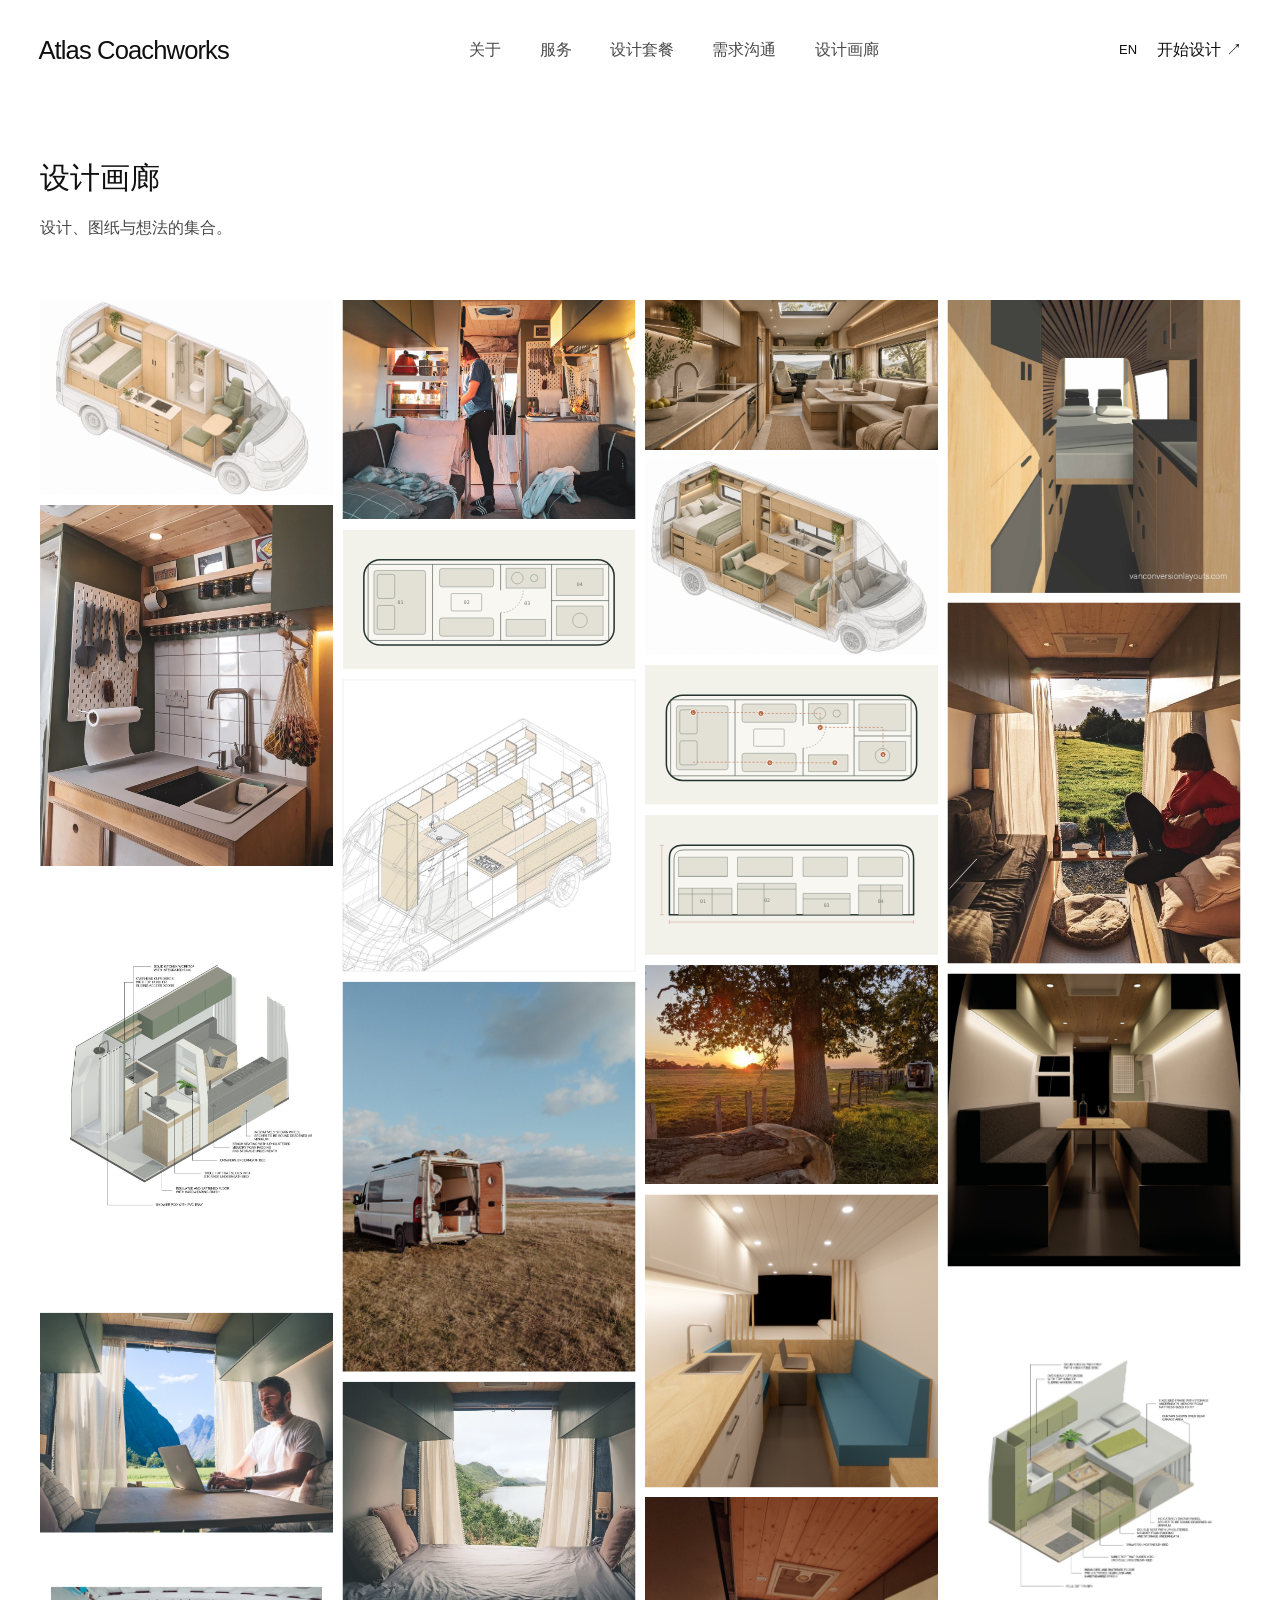
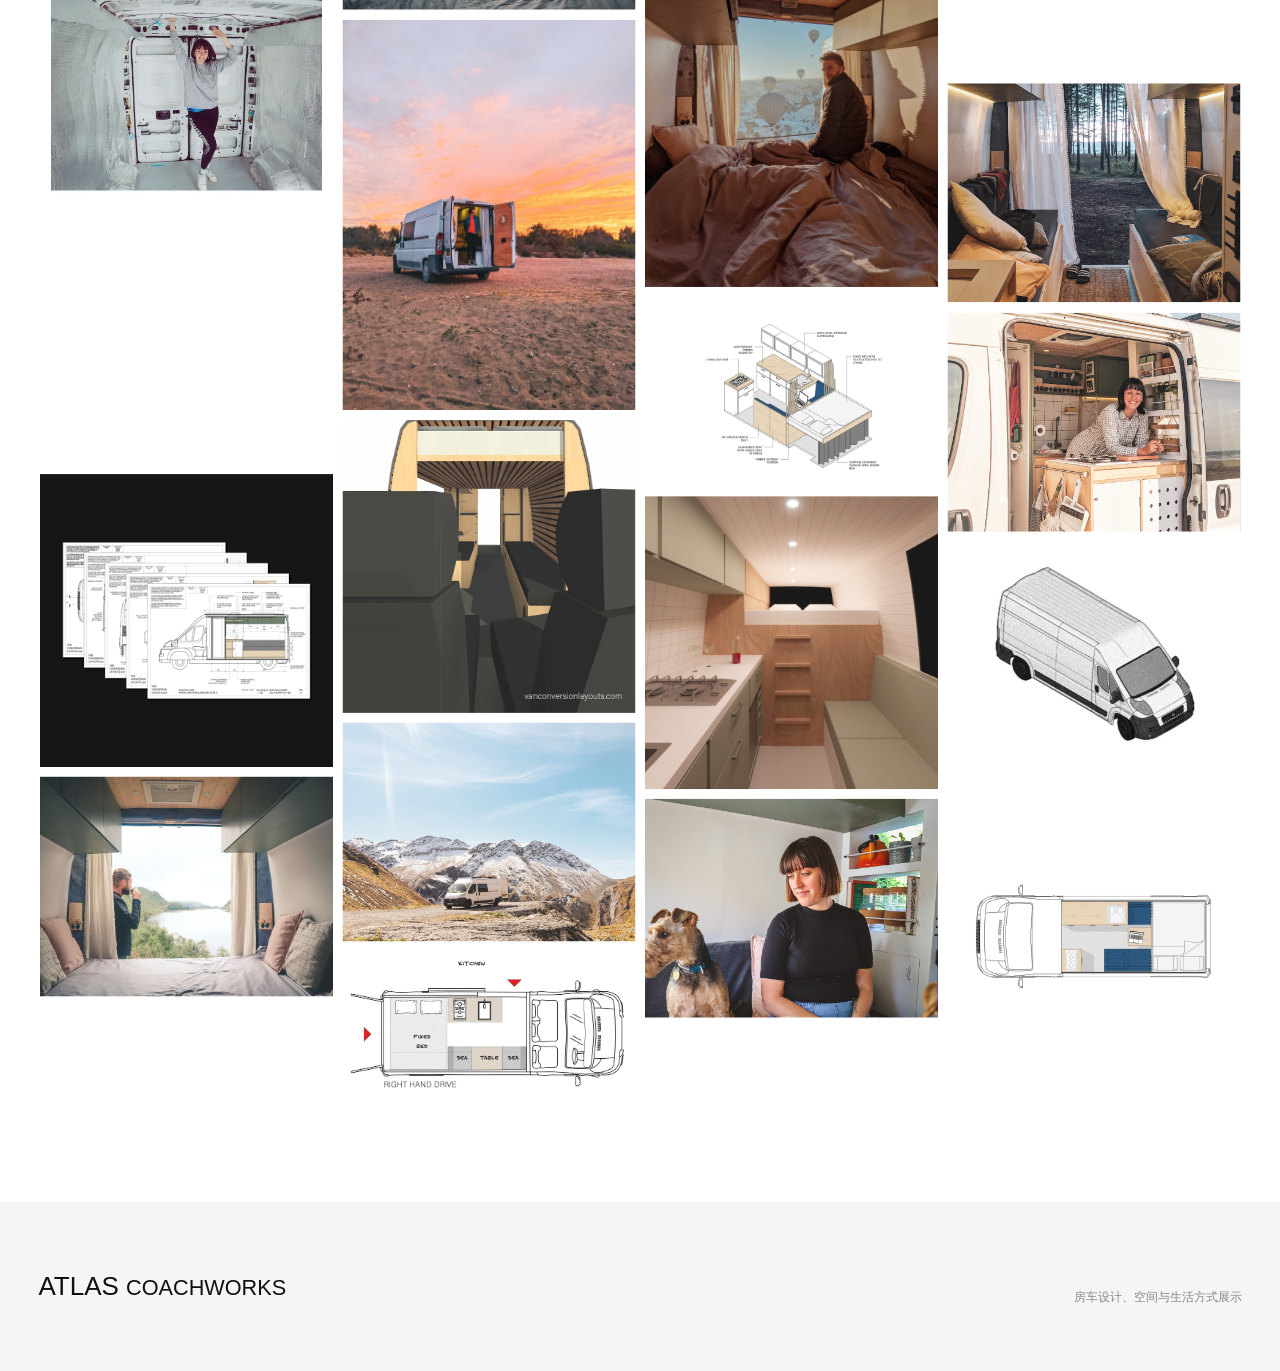
==== public/gallery-zh.html @ d1137ef1 "Add gallery scroll reveal" ====
<!DOCTYPE html>

<html lang="zh-CN"><head><meta charset="utf-8"/><meta content="width=device-width,initial-scale=1" name="viewport"/><title>设计画廊 | Atlas Coachworks</title><link href="assets/css/reference.css" rel="stylesheet"/><link href="assets/css/gallery.css" rel="stylesheet"/></head><body class="gallery-page"><header class="header"><div class="header-inner"><a class="wordmark" href="zh.html">Atlas Coachworks</a><nav aria-label="Navigation"><a href="zh.html#approach">关于</a><a href="zh.html#services">服务</a><a href="zh.html#packages">设计套餐</a><a href="zh.html#brief">需求沟通</a><a href="gallery-zh.html">设计画廊</a></nav><div class="header-actions"><a class="lang" href="gallery.html">EN</a><a class="nav-cta" href="zh.html#brief">开始设计 ↗</a><button aria-expanded="false" aria-label="Menu" class="menu-toggle">☰</button></div></div><div class="mobile-nav" hidden=""><a href="zh.html#approach">关于</a><a href="zh.html#services">服务</a><a href="zh.html#packages">设计套餐</a><a href="zh.html#brief">需求沟通</a><a href="gallery-zh.html">设计画廊</a></div></header><main class="gallery-main"><div class="wrap"><div class="gallery-heading"><div><h1>设计画廊</h1><p>设计、图纸与想法的集合。</p></div></div><div class="masonry gallery-grid"><button aria-label="三维空间概念" class="gallery-item" data-caption="三维空间概念" data-image="assets/images/axonometric-concept-01.png" type="button"><img alt="三维空间概念" height="1024" loading="lazy" src="assets/images/axonometric-concept-01.png" width="1536"/><span>三维空间概念 ↗</span></button><button aria-label="车内生活场景" class="gallery-item" data-caption="车内生活场景" data-image="assets/images/reference/reference-00.jpg" type="button"><img alt="车内生活场景" height="768" loading="lazy" src="assets/images/reference/reference-00.jpg" width="1024"/><span>车内生活场景 ↗</span></button><button aria-label="室内氛围概念" class="gallery-item" data-caption="室内氛围概念" data-image="assets/images/interior-concept-v3.png" type="button"><img alt="室内氛围概念" height="897" loading="lazy" src="assets/images/interior-concept-v3.png" width="1752"/><span>室内氛围概念 ↗</span></button><button aria-label="室内通道效果" class="gallery-item" data-caption="室内通道效果" data-image="assets/images/reference/reference-01.jpg" type="button"><img alt="室内通道效果" height="1600" loading="lazy" src="assets/images/reference/reference-01.jpg" width="1600"/><span>室内通道效果 ↗</span></button><button aria-label="家具布局概念" class="gallery-item" data-caption="家具布局概念" data-image="assets/images/axonometric-concept-02.png" type="button"><img alt="家具布局概念" height="1024" loading="lazy" src="assets/images/axonometric-concept-02.png" width="1536"/><span>家具布局概念 ↗</span></button><button aria-label="厨房细节照片" class="gallery-item" data-caption="厨房细节照片" data-image="assets/images/reference/reference-02.jpg" type="button"><img alt="厨房细节照片" height="1333" loading="lazy" src="assets/images/reference/reference-02.jpg" width="1080"/><span>厨房细节照片 ↗</span></button><button aria-label="平面布局示意" class="gallery-item" data-caption="平面布局示意" data-image="assets/images/drawing-plan.svg" type="button"><img alt="平面布局示意" height="460" loading="lazy" src="assets/images/drawing-plan.svg" width="960"/><span>平面布局示意 ↗</span></button><button aria-label="会客与休憩空间" class="gallery-item" data-caption="会客与休憩空间" data-image="assets/images/reference/reference-03.jpg" type="button"><img alt="会客与休憩空间" height="1333" loading="lazy" src="assets/images/reference/reference-03.jpg" width="1080"/><span>会客与休憩空间 ↗</span></button><button aria-label="水电点位示意" class="gallery-item" data-caption="水电点位示意" data-image="assets/images/drawing-services.svg" type="button"><img alt="水电点位示意" height="460" loading="lazy" src="assets/images/drawing-services.svg" width="960"/><span>水电点位示意 ↗</span></button><button aria-label="车体结构与家具轴测" class="gallery-item" data-caption="车体结构与家具轴测" data-image="assets/images/reference/reference-04.jpg" type="button"><img alt="车体结构与家具轴测" height="1598" loading="lazy" src="assets/images/reference/reference-04.jpg" width="1600"/><span>车体结构与家具轴测 ↗</span></button><button aria-label="立面图示意" class="gallery-item" data-caption="立面图示意" data-image="assets/images/drawing-section.svg" type="button"><img alt="立面图示意" height="460" loading="lazy" src="assets/images/drawing-section.svg" width="960"/><span>立面图示意 ↗</span></button><button aria-label="室内空间轴测" class="gallery-item" data-caption="室内空间轴测" data-image="assets/images/reference/reference-05.jpg" type="button"><img alt="室内空间轴测" height="1600" loading="lazy" src="assets/images/reference/reference-05.jpg" width="1097"/><span>室内空间轴测 ↗</span></button><button aria-label="旅途风景" class="gallery-item" data-caption="旅途风景" data-image="assets/images/reference/reference-06.jpg" type="button"><img alt="旅途风景" height="1200" loading="lazy" src="assets/images/reference/reference-06.jpg" width="1600"/><span>旅途风景 ↗</span></button><button aria-label="车内座椅与照明" class="gallery-item" data-caption="车内座椅与照明" data-image="assets/images/reference/reference-07.jpg" type="button"><img alt="车内座椅与照明" height="1600" loading="lazy" src="assets/images/reference/reference-07.jpg" width="1600"/><span>车内座椅与照明 ↗</span></button><button aria-label="户外房车照片" class="gallery-item" data-caption="户外房车照片" data-image="assets/images/reference/reference-08.jpg" type="button"><img alt="户外房车照片" height="1600" loading="lazy" src="assets/images/reference/reference-08.jpg" width="1200"/><span>户外房车照片 ↗</span></button><button aria-label="会客与厨房效果" class="gallery-item" data-caption="会客与厨房效果" data-image="assets/images/reference/reference-09.jpg" type="button"><img alt="会客与厨房效果" height="1600" loading="lazy" src="assets/images/reference/reference-09.jpg" width="1600"/><span>会客与厨房效果 ↗</span></button><button aria-label="车内布局与家具" class="gallery-item" data-caption="车内布局与家具" data-image="assets/images/reference/reference-10.jpg" type="button"><img alt="车内布局与家具" height="1600" loading="lazy" src="assets/images/reference/reference-10.jpg" width="1178"/><span>车内布局与家具 ↗</span></button><button aria-label="车内办公场景" class="gallery-item" data-caption="车内办公场景" data-image="assets/images/reference/reference-11.jpg" type="button"><img alt="车内办公场景" height="1201" loading="lazy" src="assets/images/reference/reference-11.jpg" width="1600"/><span>车内办公场景 ↗</span></button><button aria-label="卧铺空间照片" class="gallery-item" data-caption="卧铺空间照片" data-image="assets/images/reference/reference-12.jpg" type="button"><img alt="卧铺空间照片" height="843" loading="lazy" src="assets/images/reference/reference-12.jpg" width="1080"/><span>卧铺空间照片 ↗</span></button><button aria-label="室内休憩空间" class="gallery-item" data-caption="室内休憩空间" data-image="assets/images/reference/reference-13.jpg" type="button"><img alt="室内休憩空间" height="1600" loading="lazy" src="assets/images/reference/reference-13.jpg" width="1200"/><span>室内休憩空间 ↗</span></button><button aria-label="改装前车体" class="gallery-item" data-caption="改装前车体" data-image="assets/images/reference/reference-14.jpg" type="button"><img alt="改装前车体" height="1080" loading="lazy" src="assets/images/reference/reference-14.jpg" width="1080"/><span>改装前车体 ↗</span></button><button aria-label="户外房车日落" class="gallery-item" data-caption="户外房车日落" data-image="assets/images/reference/reference-15.jpg" type="button"><img alt="户外房车日落" height="1600" loading="lazy" src="assets/images/reference/reference-15.jpg" width="1200"/><span>户外房车日落 ↗</span></button><button aria-label="车内休憩空间" class="gallery-item" data-caption="车内休憩空间" data-image="assets/images/reference/reference-16.jpg" type="button"><img alt="车内休憩空间" height="768" loading="lazy" src="assets/images/reference/reference-16.jpg" width="1024"/><span>车内休憩空间 ↗</span></button><button aria-label="户外烹饪场景" class="gallery-item" data-caption="户外烹饪场景" data-image="assets/images/reference/reference-17.jpg" type="button"><img alt="户外烹饪场景" height="768" loading="lazy" src="assets/images/reference/reference-17.jpg" width="1024"/><span>户外烹饪场景 ↗</span></button><button aria-label="厨房与卧铺空间" class="gallery-item" data-caption="厨房与卧铺空间" data-image="assets/images/reference/reference-18.jpg" type="button"><img alt="厨房与卧铺空间" height="1035" loading="lazy" src="assets/images/reference/reference-18.jpg" width="1600"/><span>厨房与卧铺空间 ↗</span></button><button aria-label="房车厨房生活" class="gallery-item" data-caption="房车厨房生活" data-image="assets/images/reference/reference-19.jpg" type="button"><img alt="房车厨房生活" height="768" loading="lazy" src="assets/images/reference/reference-19.jpg" width="1024"/><span>房车厨房生活 ↗</span></button><button aria-label="车内座椅布局" class="gallery-item" data-caption="车内座椅布局" data-image="assets/images/reference/reference-20.jpg" type="button"><img alt="车内座椅布局" height="1600" loading="lazy" src="assets/images/reference/reference-20.jpg" width="1600"/><span>车内座椅布局 ↗</span></button><button aria-label="设计图纸展示" class="gallery-item" data-caption="设计图纸展示" data-image="assets/images/reference/reference-21.jpg" type="button"><img alt="设计图纸展示" height="1600" loading="lazy" src="assets/images/reference/reference-21.jpg" width="1600"/><span>设计图纸展示 ↗</span></button><button aria-label="家具与厨房效果" class="gallery-item" data-caption="家具与厨房效果" data-image="assets/images/reference/reference-22.jpg" type="button"><img alt="家具与厨房效果" height="1600" loading="lazy" src="assets/images/reference/reference-22.jpg" width="1600"/><span>家具与厨房效果 ↗</span></button><button aria-label="车体三维线稿" class="gallery-item" data-caption="车体三维线稿" data-image="assets/images/reference/reference-23.jpg" type="button"><img alt="车体三维线稿" height="780" loading="lazy" src="assets/images/reference/reference-23.jpg" width="978"/><span>车体三维线稿 ↗</span></button><button aria-label="房车旅行照片" class="gallery-item" data-caption="房车旅行照片" data-image="assets/images/reference/reference-24.jpg" type="button"><img alt="房车旅行照片" height="768" loading="lazy" src="assets/images/reference/reference-24.jpg" width="1024"/><span>房车旅行照片 ↗</span></button><button aria-label="卧铺与窗景" class="gallery-item" data-caption="卧铺与窗景" data-image="assets/images/reference/reference-25.jpg" type="button"><img alt="卧铺与窗景" height="1201" loading="lazy" src="assets/images/reference/reference-25.jpg" width="1600"/><span>卧铺与窗景 ↗</span></button><button aria-label="室内平面布局" class="gallery-item" data-caption="室内平面布局" data-image="assets/images/reference/reference-26.jpg" type="button"><img alt="室内平面布局" height="1600" loading="lazy" src="assets/images/reference/reference-26.jpg" width="1600"/><span>室内平面布局 ↗</span></button><button aria-label="房车生活场景" class="gallery-item" data-caption="房车生活场景" data-image="assets/images/reference/reference-27.jpg" type="button"><img alt="房车生活场景" height="768" loading="lazy" src="assets/images/reference/reference-27.jpg" width="1024"/><span>房车生活场景 ↗</span></button><button aria-label="空间平面图" class="gallery-item" data-caption="空间平面图" data-image="assets/images/reference/reference-28.jpg" type="button"><img alt="空间平面图" height="821" loading="lazy" src="assets/images/reference/reference-28.jpg" width="1600"/><span>空间平面图 ↗</span></button></div></div></main><footer><div class="wrap footer-inner"><strong>ATLAS <small>COACHWORKS</small></strong><span>房车设计、空间与生活方式展示</span></div></footer><dialog class="gallery-dialog" id="galleryDialog"><button aria-label="关闭" class="dialog-close">×</button><img alt=""/><p></p></dialog><script src="assets/js/studio.js"></script><script defer="True" src="assets/js/gallery.js"></script></body></html>
---- public/assets/css/reference.css ----
:root{--ink:#101010;--muted:#777;--line:#e6e6e6}*{box-sizing:border-box}html{scroll-behavior:smooth;scroll-padding-top:100px}body{margin:0;color:var(--ink);background:#fff;font-family:Arial,'PingFang SC','Microsoft YaHei',sans-serif;line-height:1.5}h1,h2,h3,p{margin:0}h1,h2,h3{font-weight:400;letter-spacing:-.035em}a{color:inherit;text-decoration:none}button,input,select,textarea{font:inherit}img{display:block;width:100%;height:auto}.wrap{width:min(100% - 6%,1440px);margin:auto}.header{position:sticky;top:0;z-index:20;background:rgba(255,255,255,.8);backdrop-filter:blur(22px);-webkit-backdrop-filter:blur(22px)}.header-inner{width:min(100% - 6%,1440px);height:100px;margin:auto;display:flex;align-items:center;gap:40px}.wordmark{font-size:clamp(22px,2vw,30px);letter-spacing:-.035em;white-space:nowrap}.header nav{display:flex;justify-content:center;gap:clamp(20px,3vw,45px);margin:auto;font-size:16px;color:#494949}.header nav a:hover,.lang:hover{color:#aaa}.header-actions{display:flex;align-items:center;gap:20px}.lang{font-size:13px}.pill{display:inline-flex;align-items:center;justify-content:center;border-radius:50px;padding:14px 25px;font-size:14px;white-space:nowrap;transition:background .2s,color .2s}.dark{background:#000;color:#fff}.dark:hover{background:#393939}.outline{border:1px solid #151515}.outline:hover{background:#111;color:#fff}.menu-toggle{display:none;border:0;background:none;font-size:23px}.mobile-nav{padding:10px 3% 25px;background:#fff}.mobile-nav a{display:block;padding:10px 0}.hero{padding:24px 0 0}.hero-inner{display:grid;grid-template-columns:1fr 1fr;gap:4%;align-items:center}.hero-text{padding:35px 0 65px}.eyebrow,.section-label{font-size:12px;letter-spacing:.12em;text-transform:uppercase;color:#858585}.hero h1{font-size:clamp(43px,5.4vw,80px);line-height:1.08;margin:25px 0}.hero-text>p{font-size:clamp(17px,1.5vw,21px);line-height:1.6;color:#444;max-width:570px}.actions{display:flex;gap:12px;flex-wrap:wrap;margin-top:35px}.hero-image{position:relative;min-height:610px}.hero-image img{height:610px;object-fit:cover;border-radius:18px}.hero-image span{position:absolute;bottom:15px;left:18px;color:white;font-size:11px;text-shadow:0 1px 5px #000}.section{padding:clamp(90px,9vw,140px) 0}.section h2,.contact-heading h2,.gallery-heading h1{font-size:clamp(38px,4.5vw,62px);line-height:1.12}.section-top,.gallery-heading{display:flex;align-items:end;justify-content:space-between;gap:25px;margin-bottom:35px}.section-top>a,.gallery-all{font-size:14px;border-bottom:1px solid;padding-bottom:6px}.projects{display:grid;grid-template-columns:1fr 1fr;gap:20px}.project-image{background:#f4f5f4;border-radius:16px;overflow:hidden}.project-image img{aspect-ratio:1.45;object-fit:contain;transition:transform .3s}.project-card:hover img{transform:scale(1.025)}.project-caption{display:flex;justify-content:space-between;align-items:start;gap:10px;margin-top:18px}.project-caption h3{font-size:22px}.project-caption span,.note{font-size:11px;color:#888}.note{margin-top:20px}.about{background:#f7f7f7}.about-grid{display:grid;grid-template-columns:1fr 1fr;gap:10%}.about h2{margin-top:22px;max-width:570px}.about-grid>div:last-child p{color:#777;font-size:17px;line-height:1.8;margin-bottom:22px}.about-grid>div:last-child .about-lead{font-size:clamp(20px,2vw,27px);color:#222;line-height:1.6}.section-intro{color:#555;font-size:18px;margin:24px 0 40px}.service-grid{display:grid;grid-template-columns:1fr 1fr;gap:20px}.service-card{position:relative;background:linear-gradient(135deg,#e0f1fb 0%,#f8f8f8 52%);border-radius:18px;min-height:330px;padding:clamp(28px,4vw,48px);transition:background .2s}.service-card summary{list-style:none;cursor:pointer;min-height:235px;padding-right:35px}.service-card summary::-webkit-details-marker{display:none}.service-title,.service-desc{display:block}.service-title{font-size:clamp(25px,2.4vw,36px);letter-spacing:-.035em}.service-desc{font-size:clamp(16px,1.4vw,19px);margin-top:20px;line-height:1.5}.service-plus{position:absolute;bottom:36px;right:36px;width:26px;height:26px}.service-plus:before,.service-plus:after{content:'';position:absolute;background:#111;top:12px;left:0;width:26px;height:1px}.service-plus:after{transform:rotate(90deg)}.service-card[open] .service-plus:after{transform:rotate(0)}.service-card[open] summary{min-height:0}.service-detail{font-size:16px;color:#858585;margin:35px 0 50px}.service-detail ul{padding-left:25px;margin-top:15px}.service-detail li{margin:7px 0}.section-button{margin-top:40px}.sr-only{position:absolute;width:1px;height:1px;overflow:hidden;clip:rect(0,0,0,0)}.pricing{background:#f8f8f8}.package-grid{display:grid;grid-template-columns:repeat(3,1fr);gap:20px}.package-grid article{border-radius:18px;background:#fff;padding:35px;min-height:410px;display:flex;flex-direction:column}.package-grid h3{font-size:28px}.package-grid p{margin:18px 0;color:#555}.package-grid ul{padding-left:20px;color:#777;font-size:15px;line-height:1.9}.package-grid strong{font-size:18px;font-weight:400;margin-top:auto;padding:25px 0}.package-grid .pill{align-self:flex-start}.process-grid{display:grid;grid-template-columns:repeat(4,1fr);gap:25px;margin-top:45px}.process-grid article{border-top:1px solid #cfcfcf;padding-top:20px}.process-grid span{color:#999;font-size:13px}.process-grid h3{font-size:24px;margin:25px 0 10px}.process-grid p{font-size:15px;color:#777}.gallery-section{padding:clamp(90px,9vw,140px) 0;background:#f7f7f7}.gallery-heading h2{font-size:clamp(38px,4.5vw,62px);font-weight:400;letter-spacing:-.035em}.gallery-heading p{font-size:17px;color:#666;margin-top:15px}.masonry{columns:3;column-gap:18px}.masonry>a,.gallery-item{display:block;width:100%;break-inside:avoid;margin:0 0 18px}.masonry a span,.gallery-item span{display:block;font-size:12px;color:#888;padding-top:10px}.gallery-disclaimer{font-size:12px;color:#888;margin-top:25px}.contact-heading{padding:120px 0 0}.contact-heading h2{margin:20px 0}.contact-heading>div>p:last-child{font-size:18px;color:#666}.brief-section{padding-top:55px}.brief-layout{display:grid;grid-template-columns:1fr 1fr;gap:10%}.brief-layout>div{display:none}.brief-form{max-width:800px;width:100%}.brief-form label{display:block;font-size:14px;margin:0 0 20px}.brief-form input:not([type=checkbox]),.brief-form select,.brief-form textarea{display:block;width:100%;font:inherit;border:1px solid #ddd;background:#f8f8f8;padding:14px;margin-top:8px;border-radius:6px}.brief-row{display:grid;grid-template-columns:1fr 1fr;gap:15px}.brief-form fieldset{border:0;padding:0;margin:0 0 20px}.brief-form legend{font-size:14px;margin-bottom:12px}.brief-form fieldset label{display:inline-flex;gap:6px;margin-right:15px}.brief-form button{border:0;border-radius:25px;padding:13px 22px;background:#000;color:#fff;cursor:pointer}.brief-result{border-top:1px solid #ddd;margin-top:25px;padding-top:25px}.brief-result div{display:flex;gap:8px}.brief-result p{font-size:12px;margin-top:10px}.brief-note{font-size:13px;color:#888}.gallery-page{background:#fff}.gallery-main{padding:85px 0 120px}.gallery-back{font-size:14px;border-bottom:1px solid;padding-bottom:5px}.gallery-main .gallery-heading{margin:65px 0 45px}.gallery-item{border:0;background:none;text-align:left;padding:0;cursor:zoom-in}.gallery-item img{transition:opacity .2s}.gallery-item:hover img{opacity:.7}.gallery-dialog{max-width:min(92vw,1300px);max-height:92vh;border:0;padding:20px}.gallery-dialog::backdrop{background:rgba(0,0,0,.85)}.gallery-dialog img{max-height:75vh;width:auto;max-width:100%;margin:auto;object-fit:contain}.gallery-dialog p{font-size:12px;color:#555;margin-top:12px}.dialog-close{display:block;margin:0 0 10px auto;border:0;background:none;font-size:30px;line-height:1;cursor:pointer}footer{background:#f5f5f5;padding:65px 0}.footer-inner{display:flex;justify-content:space-between;align-items:end;gap:30px}.footer-inner strong{font-size:26px;font-weight:400}.footer-inner p,.footer-inner>span{font-size:12px;color:#888;margin-top:12px}a:focus-visible,button:focus-visible,summary:focus-visible{outline:2px solid #277aaa;outline-offset:4px}@media(max-width:1100px){.header nav,.nav-cta{display:none}.header-actions{margin-left:auto}.menu-toggle{display:block}.hero-image,.hero-image img{min-height:500px;height:500px}.hero h1{font-size:clamp(40px,5vw,65px)}}@media(max-width:700px){.wrap,.header-inner{width:calc(100% - 36px)}.header-inner{height:70px}.wordmark{font-size:23px}.hero-inner,.about-grid,.brief-layout{grid-template-columns:1fr}.hero-text{padding:40px 0 30px}.hero h1{font-size:clamp(42px,11vw,60px)}.hero-image,.hero-image img{height:390px;min-height:390px}.section{padding:80px 0}.section-top,.gallery-heading{display:block}.section-top>a,.gallery-all{display:inline-block;margin-top:20px}.projects,.service-grid,.package-grid{grid-template-columns:1fr}.service-card{min-height:250px}.service-card summary{min-height:180px}.process-grid{grid-template-columns:1fr 1fr}.masonry{columns:2;column-gap:10px}.masonry>a,.gallery-item{margin-bottom:14px}.contact-heading{padding-top:80px}.brief-section{padding-top:40px}.brief-row{grid-template-columns:1fr}.footer-inner{display:block}.footer-inner>span{display:block;margin-top:25px}.gallery-main{padding-top:50px}}
.brief-layout{grid-template-columns:1fr}.form-privacy{font-size:13px;color:#777;margin-bottom:25px}
.reference-gallery{margin-top:100px;padding-top:70px;border-top:1px solid #ddd}.reference-gallery .gallery-heading{margin:0 0 45px}.reference-gallery h2{font-size:clamp(34px,4vw,56px);font-weight:400;letter-spacing:-.035em}.reference-gallery .gallery-heading p{max-width:700px;line-height:1.7}@media(max-width:700px){.reference-gallery{margin-top:65px;padding-top:50px}.reference-gallery .gallery-heading{margin-bottom:30px}}

/* Gallery: a quiet, image-led layout with the proportions of the reference. */
.gallery-page .gallery-main{padding:60px 0 100px}
.gallery-page .gallery-main>.wrap{width:min(calc(100% - 20px),1200px)}
.gallery-page .gallery-main .gallery-heading{display:block;margin:0 0 60px}
.gallery-page .gallery-heading h1{font-family:Helvetica,Arial,sans-serif;font-size:30px;line-height:1.2;letter-spacing:0}
.gallery-page .gallery-heading p{font-size:16px;color:#494949;margin-top:20px}
.gallery-page .gallery-grid{display:grid;grid-template-columns:repeat(4,minmax(0,1fr));gap:10px;columns:auto}
.gallery-page .gallery-item{width:100%;margin:0;align-self:start;overflow:hidden}
.gallery-page .gallery-item span{position:absolute;width:1px;height:1px;padding:0;overflow:hidden;clip:rect(0,0,0,0);white-space:nowrap}
.gallery-page .gallery-item img{width:100%;height:auto}
.gallery-page .gallery-grid.is-masonry{position:relative;display:block}
.gallery-page .gallery-grid.is-masonry .gallery-item{position:absolute;left:0;top:0}
@media(max-width:1024px){.gallery-page .gallery-grid{grid-template-columns:repeat(2,minmax(0,1fr))}}
@media(max-width:767px){.gallery-page .gallery-grid{grid-template-columns:1fr}.gallery-page .gallery-main{padding:60px 0 80px}.gallery-page .gallery-main .gallery-heading{margin-bottom:60px}}
---- public/assets/css/gallery.css ----
/* Images gently fade in as they enter the viewport. */
.gallery-page .gallery-item {
  transition: opacity 800ms ease;
}
.gallery-page .gallery-item.reveal-pending {
  opacity: 0;
}
.gallery-page .gallery-item.reveal-pending:focus-visible {
  opacity: 1;
}
@media (prefers-reduced-motion: reduce) {
  .gallery-page .gallery-item {
    transition: none;
    opacity: 1;
  }
}
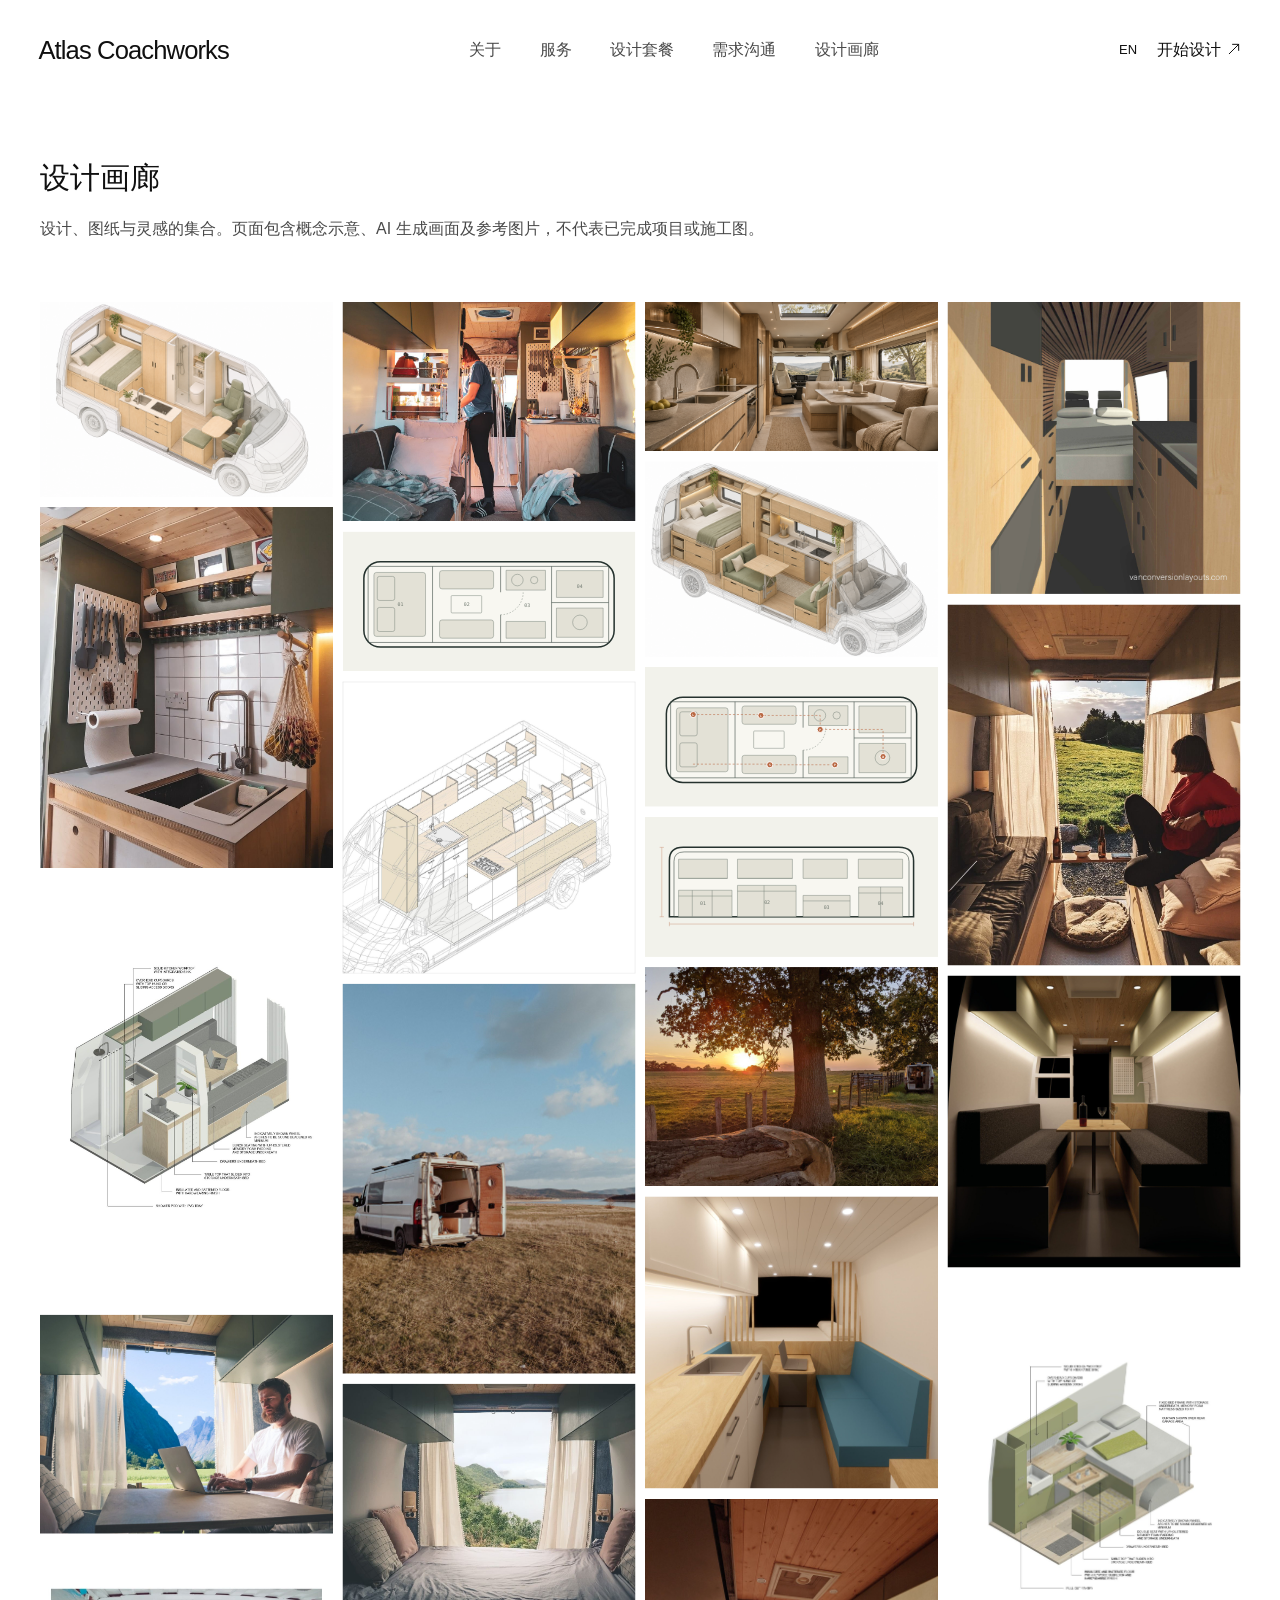
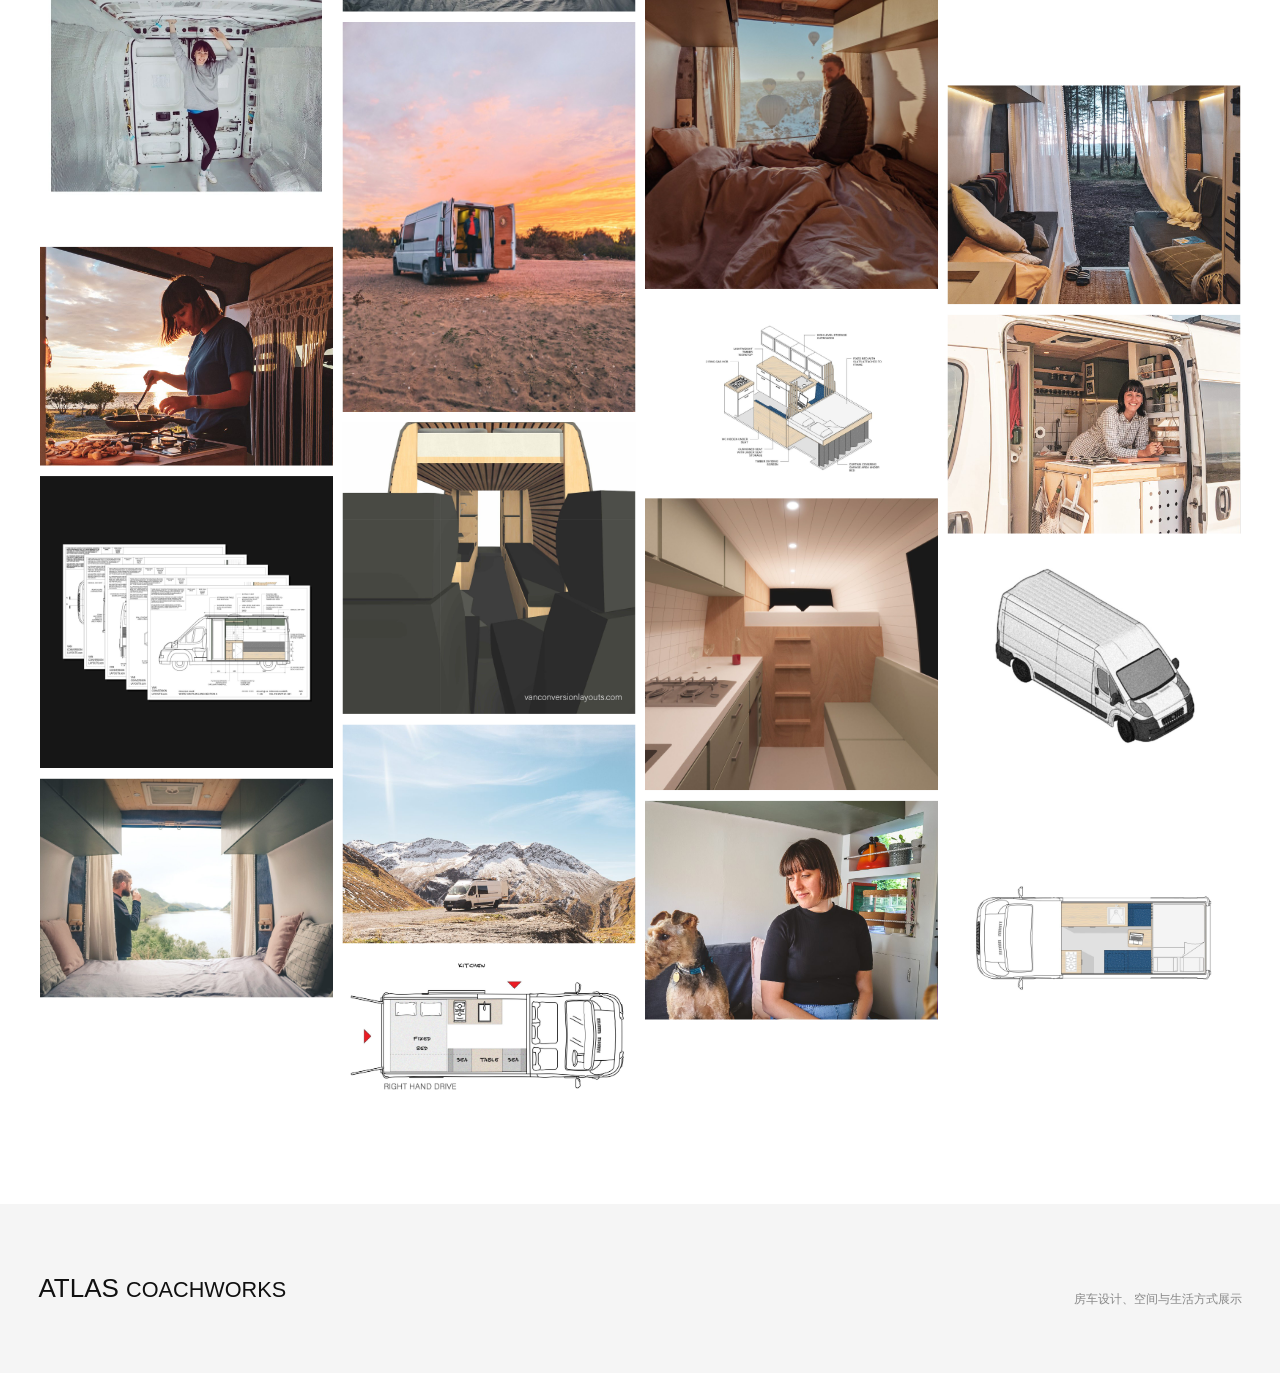
==== commit 2972c7ed: "Clarify design services and project inquiries" ====
--- a/public/gallery-zh.html
+++ b/public/gallery-zh.html
@@ -1,3 +1,3 @@
 <!DOCTYPE html>
 
-<html lang="zh-CN"><head><meta charset="utf-8"/><meta content="width=device-width,initial-scale=1" name="viewport"/><title>设计画廊 | Atlas Coachworks</title><link href="assets/css/reference.css" rel="stylesheet"/><link href="assets/css/gallery.css" rel="stylesheet"/></head><body class="gallery-page"><header class="header"><div class="header-inner"><a class="wordmark" href="zh.html">Atlas Coachworks</a><nav aria-label="Navigation"><a href="zh.html#approach">关于</a><a href="zh.html#services">服务</a><a href="zh.html#packages">设计套餐</a><a href="zh.html#brief">需求沟通</a><a href="gallery-zh.html">设计画廊</a></nav><div class="header-actions"><a class="lang" href="gallery.html">EN</a><a class="nav-cta" href="zh.html#brief">开始设计 ↗</a><button aria-expanded="false" aria-label="Menu" class="menu-toggle">☰</button></div></div><div class="mobile-nav" hidden=""><a href="zh.html#approach">关于</a><a href="zh.html#services">服务</a><a href="zh.html#packages">设计套餐</a><a href="zh.html#brief">需求沟通</a><a href="gallery-zh.html">设计画廊</a></div></header><main class="gallery-main"><div class="wrap"><div class="gallery-heading"><div><h1>设计画廊</h1><p>设计、图纸与想法的集合。</p></div></div><div class="masonry gallery-grid"><button aria-label="三维空间概念" class="gallery-item" data-caption="三维空间概念" data-image="assets/images/axonometric-concept-01.png" type="button"><img alt="三维空间概念" height="1024" loading="lazy" src="assets/images/axonometric-concept-01.png" width="1536"/><span>三维空间概念 ↗</span></button><button aria-label="车内生活场景" class="gallery-item" data-caption="车内生活场景" data-image="assets/images/reference/reference-00.jpg" type="button"><img alt="车内生活场景" height="768" loading="lazy" src="assets/images/reference/reference-00.jpg" width="1024"/><span>车内生活场景 ↗</span></button><button aria-label="室内氛围概念" class="gallery-item" data-caption="室内氛围概念" data-image="assets/images/interior-concept-v3.png" type="button"><img alt="室内氛围概念" height="897" loading="lazy" src="assets/images/interior-concept-v3.png" width="1752"/><span>室内氛围概念 ↗</span></button><button aria-label="室内通道效果" class="gallery-item" data-caption="室内通道效果" data-image="assets/images/reference/reference-01.jpg" type="button"><img alt="室内通道效果" height="1600" loading="lazy" src="assets/images/reference/reference-01.jpg" width="1600"/><span>室内通道效果 ↗</span></button><button aria-label="家具布局概念" class="gallery-item" data-caption="家具布局概念" data-image="assets/images/axonometric-concept-02.png" type="button"><img alt="家具布局概念" height="1024" loading="lazy" src="assets/images/axonometric-concept-02.png" width="1536"/><span>家具布局概念 ↗</span></button><button aria-label="厨房细节照片" class="gallery-item" data-caption="厨房细节照片" data-image="assets/images/reference/reference-02.jpg" type="button"><img alt="厨房细节照片" height="1333" loading="lazy" src="assets/images/reference/reference-02.jpg" width="1080"/><span>厨房细节照片 ↗</span></button><button aria-label="平面布局示意" class="gallery-item" data-caption="平面布局示意" data-image="assets/images/drawing-plan.svg" type="button"><img alt="平面布局示意" height="460" loading="lazy" src="assets/images/drawing-plan.svg" width="960"/><span>平面布局示意 ↗</span></button><button aria-label="会客与休憩空间" class="gallery-item" data-caption="会客与休憩空间" data-image="assets/images/reference/reference-03.jpg" type="button"><img alt="会客与休憩空间" height="1333" loading="lazy" src="assets/images/reference/reference-03.jpg" width="1080"/><span>会客与休憩空间 ↗</span></button><button aria-label="水电点位示意" class="gallery-item" data-caption="水电点位示意" data-image="assets/images/drawing-services.svg" type="button"><img alt="水电点位示意" height="460" loading="lazy" src="assets/images/drawing-services.svg" width="960"/><span>水电点位示意 ↗</span></button><button aria-label="车体结构与家具轴测" class="gallery-item" data-caption="车体结构与家具轴测" data-image="assets/images/reference/reference-04.jpg" type="button"><img alt="车体结构与家具轴测" height="1598" loading="lazy" src="assets/images/reference/reference-04.jpg" width="1600"/><span>车体结构与家具轴测 ↗</span></button><button aria-label="立面图示意" class="gallery-item" data-caption="立面图示意" data-image="assets/images/drawing-section.svg" type="button"><img alt="立面图示意" height="460" loading="lazy" src="assets/images/drawing-section.svg" width="960"/><span>立面图示意 ↗</span></button><button aria-label="室内空间轴测" class="gallery-item" data-caption="室内空间轴测" data-image="assets/images/reference/reference-05.jpg" type="button"><img alt="室内空间轴测" height="1600" loading="lazy" src="assets/images/reference/reference-05.jpg" width="1097"/><span>室内空间轴测 ↗</span></button><button aria-label="旅途风景" class="gallery-item" data-caption="旅途风景" data-image="assets/images/reference/reference-06.jpg" type="button"><img alt="旅途风景" height="1200" loading="lazy" src="assets/images/reference/reference-06.jpg" width="1600"/><span>旅途风景 ↗</span></button><button aria-label="车内座椅与照明" class="gallery-item" data-caption="车内座椅与照明" data-image="assets/images/reference/reference-07.jpg" type="button"><img alt="车内座椅与照明" height="1600" loading="lazy" src="assets/images/reference/reference-07.jpg" width="1600"/><span>车内座椅与照明 ↗</span></button><button aria-label="户外房车照片" class="gallery-item" data-caption="户外房车照片" data-image="assets/images/reference/reference-08.jpg" type="button"><img alt="户外房车照片" height="1600" loading="lazy" src="assets/images/reference/reference-08.jpg" width="1200"/><span>户外房车照片 ↗</span></button><button aria-label="会客与厨房效果" class="gallery-item" data-caption="会客与厨房效果" data-image="assets/images/reference/reference-09.jpg" type="button"><img alt="会客与厨房效果" height="1600" loading="lazy" src="assets/images/reference/reference-09.jpg" width="1600"/><span>会客与厨房效果 ↗</span></button><button aria-label="车内布局与家具" class="gallery-item" data-caption="车内布局与家具" data-image="assets/images/reference/reference-10.jpg" type="button"><img alt="车内布局与家具" height="1600" loading="lazy" src="assets/images/reference/reference-10.jpg" width="1178"/><span>车内布局与家具 ↗</span></button><button aria-label="车内办公场景" class="gallery-item" data-caption="车内办公场景" data-image="assets/images/reference/reference-11.jpg" type="button"><img alt="车内办公场景" height="1201" loading="lazy" src="assets/images/reference/reference-11.jpg" width="1600"/><span>车内办公场景 ↗</span></button><button aria-label="卧铺空间照片" class="gallery-item" data-caption="卧铺空间照片" data-image="assets/images/reference/reference-12.jpg" type="button"><img alt="卧铺空间照片" height="843" loading="lazy" src="assets/images/reference/reference-12.jpg" width="1080"/><span>卧铺空间照片 ↗</span></button><button aria-label="室内休憩空间" class="gallery-item" data-caption="室内休憩空间" data-image="assets/images/reference/reference-13.jpg" type="button"><img alt="室内休憩空间" height="1600" loading="lazy" src="assets/images/reference/reference-13.jpg" width="1200"/><span>室内休憩空间 ↗</span></button><button aria-label="改装前车体" class="gallery-item" data-caption="改装前车体" data-image="assets/images/reference/reference-14.jpg" type="button"><img alt="改装前车体" height="1080" loading="lazy" src="assets/images/reference/reference-14.jpg" width="1080"/><span>改装前车体 ↗</span></button><button aria-label="户外房车日落" class="gallery-item" data-caption="户外房车日落" data-image="assets/images/reference/reference-15.jpg" type="button"><img alt="户外房车日落" height="1600" loading="lazy" src="assets/images/reference/reference-15.jpg" width="1200"/><span>户外房车日落 ↗</span></button><button aria-label="车内休憩空间" class="gallery-item" data-caption="车内休憩空间" data-image="assets/images/reference/reference-16.jpg" type="button"><img alt="车内休憩空间" height="768" loading="lazy" src="assets/images/reference/reference-16.jpg" width="1024"/><span>车内休憩空间 ↗</span></button><button aria-label="户外烹饪场景" class="gallery-item" data-caption="户外烹饪场景" data-image="assets/images/reference/reference-17.jpg" type="button"><img alt="户外烹饪场景" height="768" loading="lazy" src="assets/images/reference/reference-17.jpg" width="1024"/><span>户外烹饪场景 ↗</span></button><button aria-label="厨房与卧铺空间" class="gallery-item" data-caption="厨房与卧铺空间" data-image="assets/images/reference/reference-18.jpg" type="button"><img alt="厨房与卧铺空间" height="1035" loading="lazy" src="assets/images/reference/reference-18.jpg" width="1600"/><span>厨房与卧铺空间 ↗</span></button><button aria-label="房车厨房生活" class="gallery-item" data-caption="房车厨房生活" data-image="assets/images/reference/reference-19.jpg" type="button"><img alt="房车厨房生活" height="768" loading="lazy" src="assets/images/reference/reference-19.jpg" width="1024"/><span>房车厨房生活 ↗</span></button><button aria-label="车内座椅布局" class="gallery-item" data-caption="车内座椅布局" data-image="assets/images/reference/reference-20.jpg" type="button"><img alt="车内座椅布局" height="1600" loading="lazy" src="assets/images/reference/reference-20.jpg" width="1600"/><span>车内座椅布局 ↗</span></button><button aria-label="设计图纸展示" class="gallery-item" data-caption="设计图纸展示" data-image="assets/images/reference/reference-21.jpg" type="button"><img alt="设计图纸展示" height="1600" loading="lazy" src="assets/images/reference/reference-21.jpg" width="1600"/><span>设计图纸展示 ↗</span></button><button aria-label="家具与厨房效果" class="gallery-item" data-caption="家具与厨房效果" data-image="assets/images/reference/reference-22.jpg" type="button"><img alt="家具与厨房效果" height="1600" loading="lazy" src="assets/images/reference/reference-22.jpg" width="1600"/><span>家具与厨房效果 ↗</span></button><button aria-label="车体三维线稿" class="gallery-item" data-caption="车体三维线稿" data-image="assets/images/reference/reference-23.jpg" type="button"><img alt="车体三维线稿" height="780" loading="lazy" src="assets/images/reference/reference-23.jpg" width="978"/><span>车体三维线稿 ↗</span></button><button aria-label="房车旅行照片" class="gallery-item" data-caption="房车旅行照片" data-image="assets/images/reference/reference-24.jpg" type="button"><img alt="房车旅行照片" height="768" loading="lazy" src="assets/images/reference/reference-24.jpg" width="1024"/><span>房车旅行照片 ↗</span></button><button aria-label="卧铺与窗景" class="gallery-item" data-caption="卧铺与窗景" data-image="assets/images/reference/reference-25.jpg" type="button"><img alt="卧铺与窗景" height="1201" loading="lazy" src="assets/images/reference/reference-25.jpg" width="1600"/><span>卧铺与窗景 ↗</span></button><button aria-label="室内平面布局" class="gallery-item" data-caption="室内平面布局" data-image="assets/images/reference/reference-26.jpg" type="button"><img alt="室内平面布局" height="1600" loading="lazy" src="assets/images/reference/reference-26.jpg" width="1600"/><span>室内平面布局 ↗</span></button><button aria-label="房车生活场景" class="gallery-item" data-caption="房车生活场景" data-image="assets/images/reference/reference-27.jpg" type="button"><img alt="房车生活场景" height="768" loading="lazy" src="assets/images/reference/reference-27.jpg" width="1024"/><span>房车生活场景 ↗</span></button><button aria-label="空间平面图" class="gallery-item" data-caption="空间平面图" data-image="assets/images/reference/reference-28.jpg" type="button"><img alt="空间平面图" height="821" loading="lazy" src="assets/images/reference/reference-28.jpg" width="1600"/><span>空间平面图 ↗</span></button></div></div></main><footer><div class="wrap footer-inner"><strong>ATLAS <small>COACHWORKS</small></strong><span>房车设计、空间与生活方式展示</span></div></footer><dialog class="gallery-dialog" id="galleryDialog"><button aria-label="关闭" class="dialog-close">×</button><img alt=""/><p></p></dialog><script src="assets/js/studio.js"></script><script defer="True" src="assets/js/gallery.js"></script></body></html>
+<html lang="zh-CN"><head><meta charset="utf-8"/><meta content="width=device-width,initial-scale=1" name="viewport"/><title>设计画廊 | Atlas Coachworks</title><link href="assets/css/reference.css" rel="stylesheet"/><link href="assets/css/gallery.css" rel="stylesheet"/></head><body class="gallery-page"><header class="header"><div class="header-inner"><a class="wordmark" href="zh.html">Atlas Coachworks</a><nav aria-label="Navigation"><a href="zh.html#approach">关于</a><a href="zh.html#services">服务</a><a href="zh.html#packages">设计套餐</a><a href="zh.html#brief">需求沟通</a><a href="gallery-zh.html">设计画廊</a></nav><div class="header-actions"><a class="lang" href="gallery.html">EN</a><a class="nav-cta" href="zh.html#brief">开始设计 <svg class="arrow-icon" aria-hidden="true" focusable="false" viewBox="0 0 24 24"><path d="M5 19 19 5M10 5h9v9"/></svg></a><button aria-expanded="false" aria-label="Menu" class="menu-toggle"><svg class="menu-icon" aria-hidden="true" focusable="false" viewBox="0 0 24 24"><path d="M3 6h18M3 12h18M3 18h18"/></svg></button></div></div><div class="mobile-nav" hidden=""><a href="zh.html#approach">关于</a><a href="zh.html#services">服务</a><a href="zh.html#packages">设计套餐</a><a href="zh.html#brief">需求沟通</a><a href="gallery-zh.html">设计画廊</a></div></header><main class="gallery-main"><div class="wrap"><div class="gallery-heading"><div><h1>设计画廊</h1><p>设计、图纸与灵感的集合。页面包含概念示意、AI 生成画面及参考图片，不代表已完成项目或施工图。</p></div></div><div class="masonry gallery-grid"><button aria-label="三维空间概念" class="gallery-item" data-caption="三维空间概念" data-image="assets/images/axonometric-concept-01.png" type="button"><img alt="三维空间概念" height="1024" loading="lazy" src="assets/images/axonometric-concept-01.png" width="1536"/><span>三维空间概念 <svg class="arrow-icon" aria-hidden="true" focusable="false" viewBox="0 0 24 24"><path d="M5 19 19 5M10 5h9v9"/></svg></span></button><button aria-label="车内生活场景" class="gallery-item" data-caption="车内生活场景" data-image="assets/images/reference/reference-00.jpg" type="button"><img alt="车内生活场景" height="768" loading="lazy" src="assets/images/reference/reference-00.jpg" width="1024"/><span>车内生活场景 <svg class="arrow-icon" aria-hidden="true" focusable="false" viewBox="0 0 24 24"><path d="M5 19 19 5M10 5h9v9"/></svg></span></button><button aria-label="室内氛围概念" class="gallery-item" data-caption="室内氛围概念" data-image="assets/images/interior-concept-v3.png" type="button"><img alt="室内氛围概念" height="897" loading="lazy" src="assets/images/interior-concept-v3.png" width="1752"/><span>室内氛围概念 <svg class="arrow-icon" aria-hidden="true" focusable="false" viewBox="0 0 24 24"><path d="M5 19 19 5M10 5h9v9"/></svg></span></button><button aria-label="室内通道效果" class="gallery-item" data-caption="室内通道效果" data-image="assets/images/reference/reference-01.jpg" type="button"><img alt="室内通道效果" height="1600" loading="lazy" src="assets/images/reference/reference-01.jpg" width="1600"/><span>室内通道效果 <svg class="arrow-icon" aria-hidden="true" focusable="false" viewBox="0 0 24 24"><path d="M5 19 19 5M10 5h9v9"/></svg></span></button><button aria-label="家具布局概念" class="gallery-item" data-caption="家具布局概念" data-image="assets/images/axonometric-concept-02.png" type="button"><img alt="家具布局概念" height="1024" loading="lazy" src="assets/images/axonometric-concept-02.png" width="1536"/><span>家具布局概念 <svg class="arrow-icon" aria-hidden="true" focusable="false" viewBox="0 0 24 24"><path d="M5 19 19 5M10 5h9v9"/></svg></span></button><button aria-label="厨房细节照片" class="gallery-item" data-caption="厨房细节照片" data-image="assets/images/reference/reference-02.jpg" type="button"><img alt="厨房细节照片" height="1333" loading="lazy" src="assets/images/reference/reference-02.jpg" width="1080"/><span>厨房细节照片 <svg class="arrow-icon" aria-hidden="true" focusable="false" viewBox="0 0 24 24"><path d="M5 19 19 5M10 5h9v9"/></svg></span></button><button aria-label="平面布局示意" class="gallery-item" data-caption="平面布局示意" data-image="assets/images/drawing-plan.svg" type="button"><img alt="平面布局示意" height="460" loading="lazy" src="assets/images/drawing-plan.svg" width="960"/><span>平面布局示意 <svg class="arrow-icon" aria-hidden="true" focusable="false" viewBox="0 0 24 24"><path d="M5 19 19 5M10 5h9v9"/></svg></span></button><button aria-label="会客与休憩空间" class="gallery-item" data-caption="会客与休憩空间" data-image="assets/images/reference/reference-03.jpg" type="button"><img alt="会客与休憩空间" height="1333" loading="lazy" src="assets/images/reference/reference-03.jpg" width="1080"/><span>会客与休憩空间 <svg class="arrow-icon" aria-hidden="true" focusable="false" viewBox="0 0 24 24"><path d="M5 19 19 5M10 5h9v9"/></svg></span></button><button aria-label="水电点位示意" class="gallery-item" data-caption="水电点位示意" data-image="assets/images/drawing-services.svg" type="button"><img alt="水电点位示意" height="460" loading="lazy" src="assets/images/drawing-services.svg" width="960"/><span>水电点位示意 <svg class="arrow-icon" aria-hidden="true" focusable="false" viewBox="0 0 24 24"><path d="M5 19 19 5M10 5h9v9"/></svg></span></button><button aria-label="车体结构与家具轴测" class="gallery-item" data-caption="车体结构与家具轴测" data-image="assets/images/reference/reference-04.jpg" type="button"><img alt="车体结构与家具轴测" height="1598" loading="lazy" src="assets/images/reference/reference-04.jpg" width="1600"/><span>车体结构与家具轴测 <svg class="arrow-icon" aria-hidden="true" focusable="false" viewBox="0 0 24 24"><path d="M5 19 19 5M10 5h9v9"/></svg></span></button><button aria-label="立面图示意" class="gallery-item" data-caption="立面图示意" data-image="assets/images/drawing-section.svg" type="button"><img alt="立面图示意" height="460" loading="lazy" src="assets/images/drawing-section.svg" width="960"/><span>立面图示意 <svg class="arrow-icon" aria-hidden="true" focusable="false" viewBox="0 0 24 24"><path d="M5 19 19 5M10 5h9v9"/></svg></span></button><button aria-label="室内空间轴测" class="gallery-item" data-caption="室内空间轴测" data-image="assets/images/reference/reference-05.jpg" type="button"><img alt="室内空间轴测" height="1600" loading="lazy" src="assets/images/reference/reference-05.jpg" width="1097"/><span>室内空间轴测 <svg class="arrow-icon" aria-hidden="true" focusable="false" viewBox="0 0 24 24"><path d="M5 19 19 5M10 5h9v9"/></svg></span></button><button aria-label="旅途风景" class="gallery-item" data-caption="旅途风景" data-image="assets/images/reference/reference-06.jpg" type="button"><img alt="旅途风景" height="1200" loading="lazy" src="assets/images/reference/reference-06.jpg" width="1600"/><span>旅途风景 <svg class="arrow-icon" aria-hidden="true" focusable="false" viewBox="0 0 24 24"><path d="M5 19 19 5M10 5h9v9"/></svg></span></button><button aria-label="车内座椅与照明" class="gallery-item" data-caption="车内座椅与照明" data-image="assets/images/reference/reference-07.jpg" type="button"><img alt="车内座椅与照明" height="1600" loading="lazy" src="assets/images/reference/reference-07.jpg" width="1600"/><span>车内座椅与照明 <svg class="arrow-icon" aria-hidden="true" focusable="false" viewBox="0 0 24 24"><path d="M5 19 19 5M10 5h9v9"/></svg></span></button><button aria-label="户外房车照片" class="gallery-item" data-caption="户外房车照片" data-image="assets/images/reference/reference-08.jpg" type="button"><img alt="户外房车照片" height="1600" loading="lazy" src="assets/images/reference/reference-08.jpg" width="1200"/><span>户外房车照片 <svg class="arrow-icon" aria-hidden="true" focusable="false" viewBox="0 0 24 24"><path d="M5 19 19 5M10 5h9v9"/></svg></span></button><button aria-label="会客与厨房效果" class="gallery-item" data-caption="会客与厨房效果" data-image="assets/images/reference/reference-09.jpg" type="button"><img alt="会客与厨房效果" height="1600" loading="lazy" src="assets/images/reference/reference-09.jpg" width="1600"/><span>会客与厨房效果 <svg class="arrow-icon" aria-hidden="true" focusable="false" viewBox="0 0 24 24"><path d="M5 19 19 5M10 5h9v9"/></svg></span></button><button aria-label="车内布局与家具" class="gallery-item" data-caption="车内布局与家具" data-image="assets/images/reference/reference-10.jpg" type="button"><img alt="车内布局与家具" height="1600" loading="lazy" src="assets/images/reference/reference-10.jpg" width="1178"/><span>车内布局与家具 <svg class="arrow-icon" aria-hidden="true" focusable="false" viewBox="0 0 24 24"><path d="M5 19 19 5M10 5h9v9"/></svg></span></button><button aria-label="车内办公场景" class="gallery-item" data-caption="车内办公场景" data-image="assets/images/reference/reference-11.jpg" type="button"><img alt="车内办公场景" height="1201" loading="lazy" src="assets/images/reference/reference-11.jpg" width="1600"/><span>车内办公场景 <svg class="arrow-icon" aria-hidden="true" focusable="false" viewBox="0 0 24 24"><path d="M5 19 19 5M10 5h9v9"/></svg></span></button><button aria-label="卧铺空间照片" class="gallery-item" data-caption="卧铺空间照片" data-image="assets/images/reference/reference-12.jpg" type="button"><img alt="卧铺空间照片" height="843" loading="lazy" src="assets/images/reference/reference-12.jpg" width="1080"/><span>卧铺空间照片 <svg class="arrow-icon" aria-hidden="true" focusable="false" viewBox="0 0 24 24"><path d="M5 19 19 5M10 5h9v9"/></svg></span></button><button aria-label="室内休憩空间" class="gallery-item" data-caption="室内休憩空间" data-image="assets/images/reference/reference-13.jpg" type="button"><img alt="室内休憩空间" height="1600" loading="lazy" src="assets/images/reference/reference-13.jpg" width="1200"/><span>室内休憩空间 <svg class="arrow-icon" aria-hidden="true" focusable="false" viewBox="0 0 24 24"><path d="M5 19 19 5M10 5h9v9"/></svg></span></button><button aria-label="改装前车体" class="gallery-item" data-caption="改装前车体" data-image="assets/images/reference/reference-14.jpg" type="button"><img alt="改装前车体" height="1080" loading="lazy" src="assets/images/reference/reference-14.jpg" width="1080"/><span>改装前车体 <svg class="arrow-icon" aria-hidden="true" focusable="false" viewBox="0 0 24 24"><path d="M5 19 19 5M10 5h9v9"/></svg></span></button><button aria-label="户外房车日落" class="gallery-item" data-caption="户外房车日落" data-image="assets/images/reference/reference-15.jpg" type="button"><img alt="户外房车日落" height="1600" loading="lazy" src="assets/images/reference/reference-15.jpg" width="1200"/><span>户外房车日落 <svg class="arrow-icon" aria-hidden="true" focusable="false" viewBox="0 0 24 24"><path d="M5 19 19 5M10 5h9v9"/></svg></span></button><button aria-label="车内休憩空间" class="gallery-item" data-caption="车内休憩空间" data-image="assets/images/reference/reference-16.jpg" type="button"><img alt="车内休憩空间" height="768" loading="lazy" src="assets/images/reference/reference-16.jpg" width="1024"/><span>车内休憩空间 <svg class="arrow-icon" aria-hidden="true" focusable="false" viewBox="0 0 24 24"><path d="M5 19 19 5M10 5h9v9"/></svg></span></button><button aria-label="户外烹饪场景" class="gallery-item" data-caption="户外烹饪场景" data-image="assets/images/reference/reference-17.jpg" type="button"><img alt="户外烹饪场景" height="768" loading="lazy" src="assets/images/reference/reference-17.jpg" width="1024"/><span>户外烹饪场景 <svg class="arrow-icon" aria-hidden="true" focusable="false" viewBox="0 0 24 24"><path d="M5 19 19 5M10 5h9v9"/></svg></span></button><button aria-label="厨房与卧铺空间" class="gallery-item" data-caption="厨房与卧铺空间" data-image="assets/images/reference/reference-18.jpg" type="button"><img alt="厨房与卧铺空间" height="1035" loading="lazy" src="assets/images/reference/reference-18.jpg" width="1600"/><span>厨房与卧铺空间 <svg class="arrow-icon" aria-hidden="true" focusable="false" viewBox="0 0 24 24"><path d="M5 19 19 5M10 5h9v9"/></svg></span></button><button aria-label="房车厨房生活" class="gallery-item" data-caption="房车厨房生活" data-image="assets/images/reference/reference-19.jpg" type="button"><img alt="房车厨房生活" height="768" loading="lazy" src="assets/images/reference/reference-19.jpg" width="1024"/><span>房车厨房生活 <svg class="arrow-icon" aria-hidden="true" focusable="false" viewBox="0 0 24 24"><path d="M5 19 19 5M10 5h9v9"/></svg></span></button><button aria-label="车内座椅布局" class="gallery-item" data-caption="车内座椅布局" data-image="assets/images/reference/reference-20.jpg" type="button"><img alt="车内座椅布局" height="1600" loading="lazy" src="assets/images/reference/reference-20.jpg" width="1600"/><span>车内座椅布局 <svg class="arrow-icon" aria-hidden="true" focusable="false" viewBox="0 0 24 24"><path d="M5 19 19 5M10 5h9v9"/></svg></span></button><button aria-label="设计图纸展示" class="gallery-item" data-caption="设计图纸展示" data-image="assets/images/reference/reference-21.jpg" type="button"><img alt="设计图纸展示" height="1600" loading="lazy" src="assets/images/reference/reference-21.jpg" width="1600"/><span>设计图纸展示 <svg class="arrow-icon" aria-hidden="true" focusable="false" viewBox="0 0 24 24"><path d="M5 19 19 5M10 5h9v9"/></svg></span></button><button aria-label="家具与厨房效果" class="gallery-item" data-caption="家具与厨房效果" data-image="assets/images/reference/reference-22.jpg" type="button"><img alt="家具与厨房效果" height="1600" loading="lazy" src="assets/images/reference/reference-22.jpg" width="1600"/><span>家具与厨房效果 <svg class="arrow-icon" aria-hidden="true" focusable="false" viewBox="0 0 24 24"><path d="M5 19 19 5M10 5h9v9"/></svg></span></button><button aria-label="车体三维线稿" class="gallery-item" data-caption="车体三维线稿" data-image="assets/images/reference/reference-23.jpg" type="button"><img alt="车体三维线稿" height="780" loading="lazy" src="assets/images/reference/reference-23.jpg" width="978"/><span>车体三维线稿 <svg class="arrow-icon" aria-hidden="true" focusable="false" viewBox="0 0 24 24"><path d="M5 19 19 5M10 5h9v9"/></svg></span></button><button aria-label="房车旅行照片" class="gallery-item" data-caption="房车旅行照片" data-image="assets/images/reference/reference-24.jpg" type="button"><img alt="房车旅行照片" height="768" loading="lazy" src="assets/images/reference/reference-24.jpg" width="1024"/><span>房车旅行照片 <svg class="arrow-icon" aria-hidden="true" focusable="false" viewBox="0 0 24 24"><path d="M5 19 19 5M10 5h9v9"/></svg></span></button><button aria-label="卧铺与窗景" class="gallery-item" data-caption="卧铺与窗景" data-image="assets/images/reference/reference-25.jpg" type="button"><img alt="卧铺与窗景" height="1201" loading="lazy" src="assets/images/reference/reference-25.jpg" width="1600"/><span>卧铺与窗景 <svg class="arrow-icon" aria-hidden="true" focusable="false" viewBox="0 0 24 24"><path d="M5 19 19 5M10 5h9v9"/></svg></span></button><button aria-label="室内平面布局" class="gallery-item" data-caption="室内平面布局" data-image="assets/images/reference/reference-26.jpg" type="button"><img alt="室内平面布局" height="1600" loading="lazy" src="assets/images/reference/reference-26.jpg" width="1600"/><span>室内平面布局 <svg class="arrow-icon" aria-hidden="true" focusable="false" viewBox="0 0 24 24"><path d="M5 19 19 5M10 5h9v9"/></svg></span></button><button aria-label="房车生活场景" class="gallery-item" data-caption="房车生活场景" data-image="assets/images/reference/reference-27.jpg" type="button"><img alt="房车生活场景" height="768" loading="lazy" src="assets/images/reference/reference-27.jpg" width="1024"/><span>房车生活场景 <svg class="arrow-icon" aria-hidden="true" focusable="false" viewBox="0 0 24 24"><path d="M5 19 19 5M10 5h9v9"/></svg></span></button><button aria-label="空间平面图" class="gallery-item" data-caption="空间平面图" data-image="assets/images/reference/reference-28.jpg" type="button"><img alt="空间平面图" height="821" loading="lazy" src="assets/images/reference/reference-28.jpg" width="1600"/><span>空间平面图 <svg class="arrow-icon" aria-hidden="true" focusable="false" viewBox="0 0 24 24"><path d="M5 19 19 5M10 5h9v9"/></svg></span></button></div></div></main><footer><div class="wrap footer-inner"><strong>ATLAS <small>COACHWORKS</small></strong><span>房车设计、空间与生活方式展示</span></div></footer><dialog class="gallery-dialog" id="galleryDialog"><button aria-label="关闭" class="dialog-close">×</button><img alt=""/><p></p></dialog><script src="assets/js/studio.js"></script><script defer="True" src="assets/js/gallery.js"></script></body></html>
--- a/public/assets/css/reference.css
+++ b/public/assets/css/reference.css
@@ -16,3 +16,28 @@
 .gallery-page .gallery-grid.is-masonry .gallery-item{position:absolute;left:0;top:0}
 @media(max-width:1024px){.gallery-page .gallery-grid{grid-template-columns:repeat(2,minmax(0,1fr))}}
 @media(max-width:767px){.gallery-page .gallery-grid{grid-template-columns:1fr}.gallery-page .gallery-main{padding:60px 0 80px}.gallery-page .gallery-main .gallery-heading{margin-bottom:60px}}
+.honeypot{position:absolute!important;left:-10000px!important;width:1px!important;height:1px!important;overflow:hidden}.brief-form button:disabled{opacity:.55;cursor:wait}.inquiry-status{margin-top:16px;line-height:1.6;font-size:14px;min-height:1.6em}
+
+/* Consistent icons across mobile browsers and system fonts. */
+.arrow-icon{display:inline-block;width:1em;height:1em;vertical-align:-.12em;fill:none;stroke:currentColor;stroke-width:1.5;stroke-linecap:square;stroke-linejoin:miter;flex:none}
+.menu-toggle{color:var(--ink);padding:8px;cursor:pointer;-webkit-appearance:none;appearance:none}
+.menu-icon{display:block;width:24px;height:24px;fill:none;stroke:currentColor;stroke-width:1.5;stroke-linecap:square}
+
+/* Design study and answers that help visitors evaluate a project. */
+.concept-story{display:grid;grid-template-columns:1fr 1fr;gap:10%;margin-top:55px;padding:42px 0 0;border-top:1px solid var(--line)}
+.concept-story h3{font-size:clamp(28px,3vw,42px);line-height:1.2;margin-top:18px}
+.concept-story>div:last-child p{max-width:600px;font-size:17px;line-height:1.8;color:#4e4e4e}
+.concept-story span{display:block;margin-top:20px;color:#777;font-size:12px}
+.faq{background:#f7f7f7}
+.faq-layout{display:grid;grid-template-columns:1fr 1fr;gap:10%}
+.faq h2{margin-top:20px}
+.faq-intro{max-width:420px;margin-top:24px;color:#666;line-height:1.8}
+.faq-list{border-top:1px solid #d7d7d7}
+.faq-list details{border-bottom:1px solid #d7d7d7}
+.faq-list summary{position:relative;cursor:pointer;list-style:none;padding:23px 38px 23px 0;font-size:18px;line-height:1.5}
+.faq-list summary::-webkit-details-marker{display:none}
+.faq-list summary:after{content:'+';position:absolute;right:4px;top:19px;font-size:25px;font-weight:300}
+.faq-list details[open] summary:after{content:'−'}
+.faq-list details p{max-width:620px;margin:0 30px 24px 0;color:#626262;font-size:15px;line-height:1.8}
+.gallery-page .gallery-heading p{max-width:780px;line-height:1.6}
+@media(max-width:700px){.concept-story,.faq-layout{grid-template-columns:1fr;gap:25px}.concept-story{margin-top:35px;padding-top:30px}.faq-list summary{font-size:16px}.faq-list{margin-top:12px}}
--- a/public/assets/css/gallery.css
+++ b/public/assets/css/gallery.css
@@ -14,3 +14,57 @@
     opacity: 1;
   }
 }
+
+/* Keep the zoom subtle and inside each image's existing frame. */
+.gallery-page .gallery-item img {
+  transition: transform 450ms ease;
+}
+@media (hover: hover) {
+  .gallery-page .gallery-item:hover img {
+    opacity: 1;
+    transform: scale(1.10);
+  }
+}
+@media (prefers-reduced-motion: reduce) {
+  .gallery-page .gallery-item img {
+    transition: none;
+  }
+  .gallery-page .gallery-item:hover img {
+    transform: none;
+  }
+}
+
+/* Match the reference's white loading screen and gentle page fade-in. */
+@media (prefers-reduced-motion: no-preference) {
+  .gallery-page::before,
+  .gallery-page::after {
+    content: '';
+    position: fixed;
+    pointer-events: none;
+    z-index: 9999;
+  }
+  .gallery-page::before {
+    inset: 0;
+    background: #fff;
+    animation: gallery-entry-screen 2s ease both;
+  }
+  .gallery-page::after {
+    top: 50%;
+    left: calc(50% - 10px);
+    width: 20px;
+    height: 2px;
+    background: #000;
+    transform-origin: center;
+    animation: gallery-entry-bar 1.5s ease-in-out both;
+  }
+  @keyframes gallery-entry-screen {
+    0%, 75% { opacity: 1; }
+    100% { opacity: 0; visibility: hidden; }
+  }
+  @keyframes gallery-entry-bar {
+    0% { transform: scaleX(0); opacity: 1; }
+    40% { transform: scaleX(1); opacity: 1; }
+    75% { transform: scaleX(.25); opacity: 1; }
+    100% { transform: scaleX(0); opacity: 0; visibility: hidden; }
+  }
+}
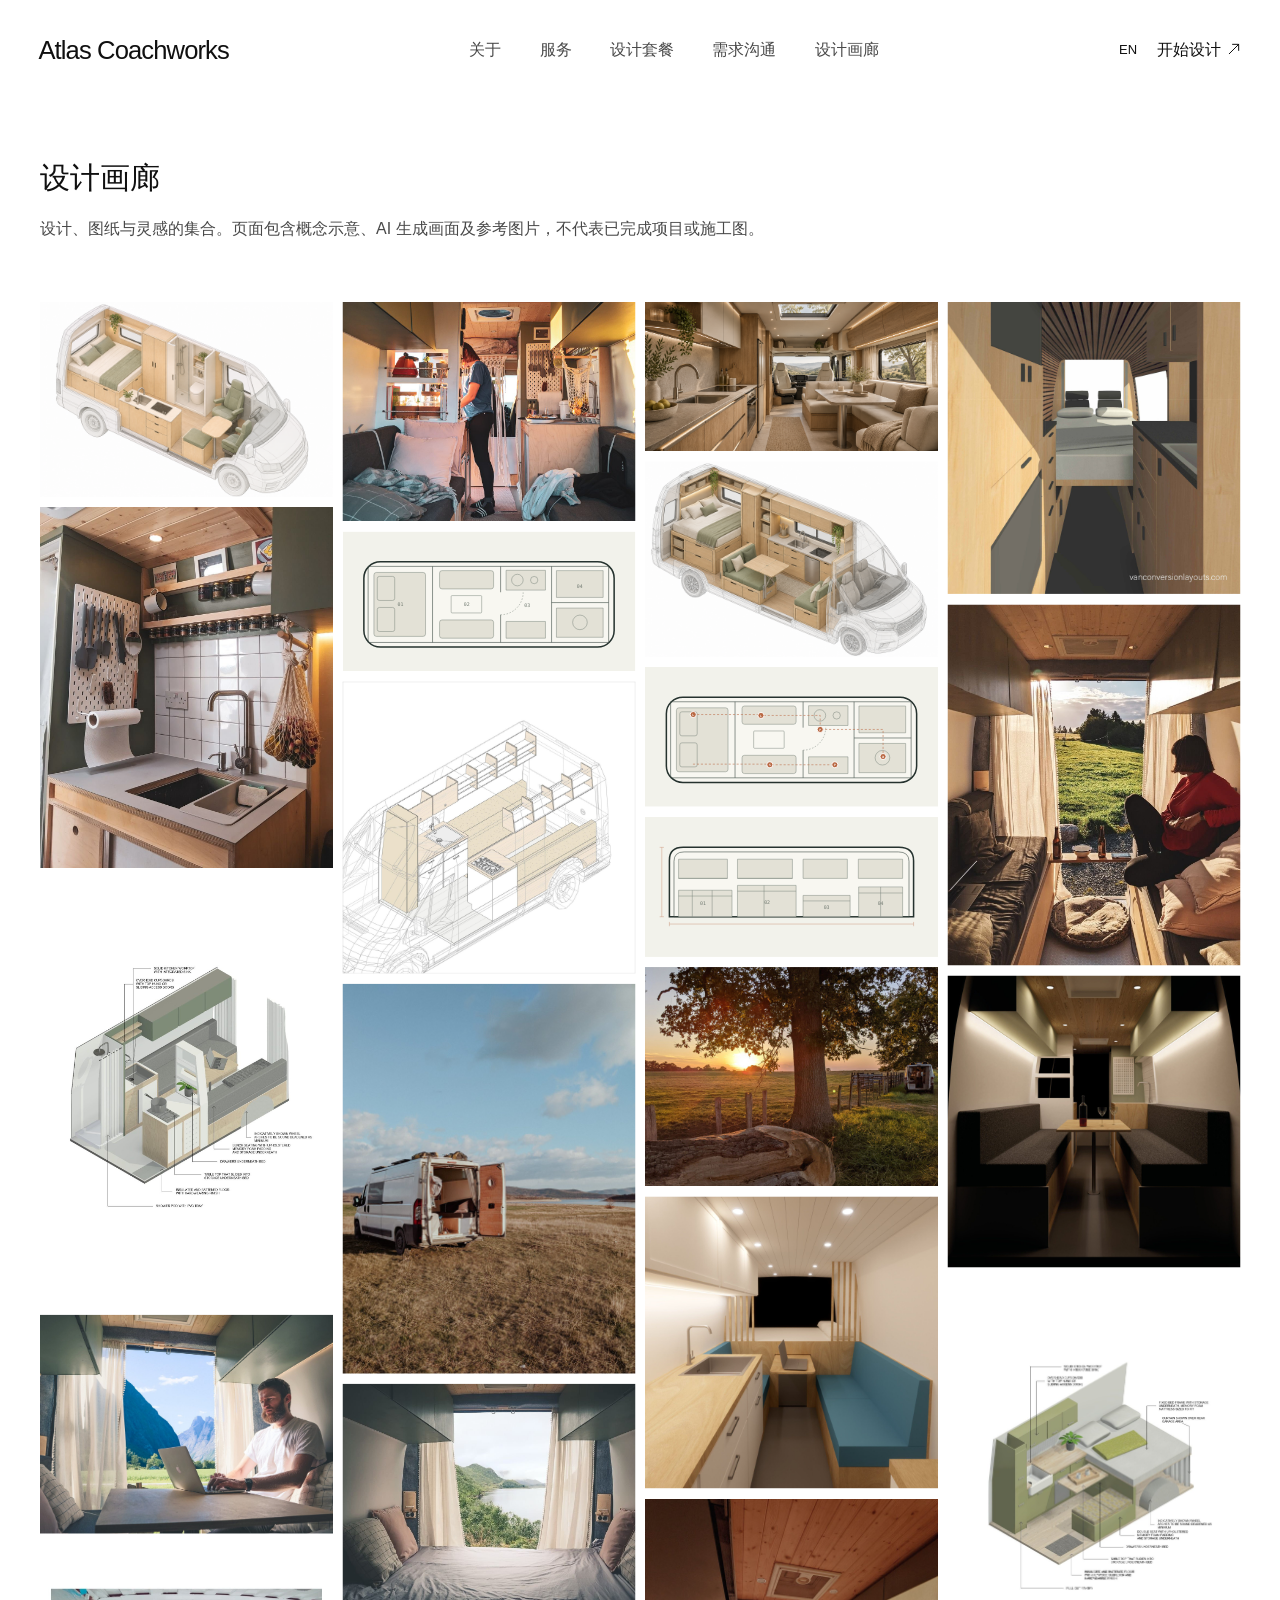
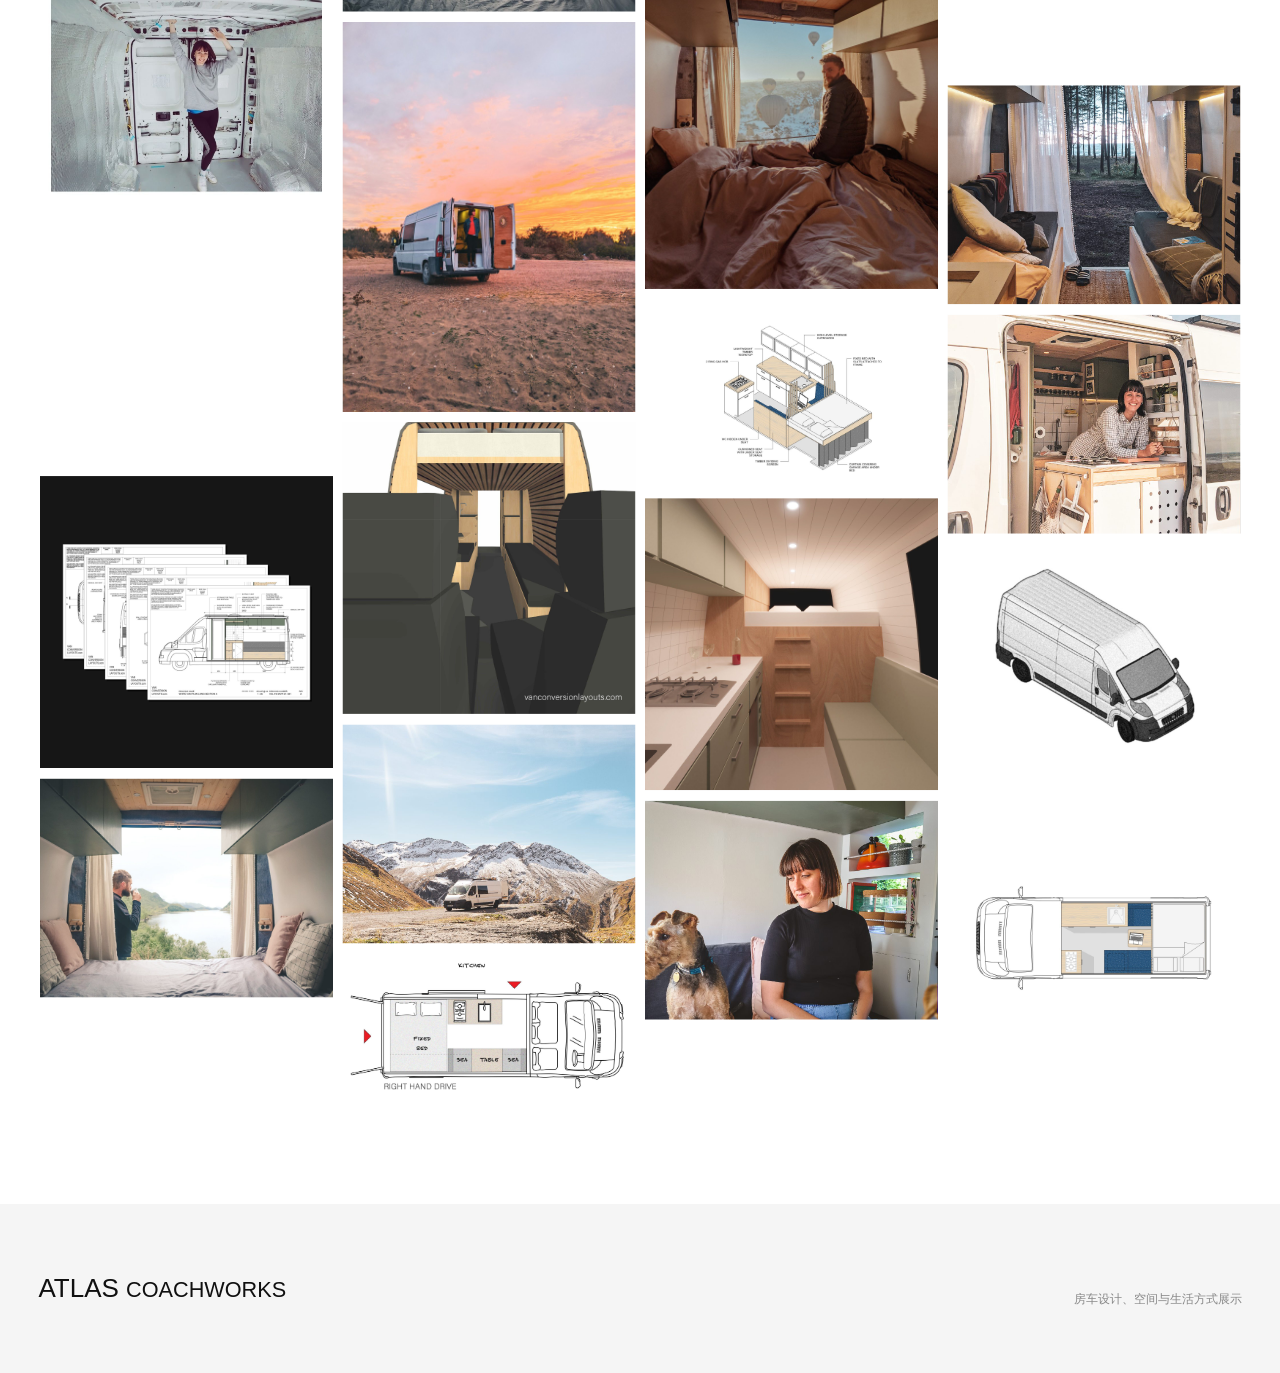
==== commit 77f8faf1: "Fix icon sizing and stylesheet caching" ====
--- a/public/gallery-zh.html
+++ b/public/gallery-zh.html
@@ -1,3 +1,3 @@
 <!DOCTYPE html>
 
-<html lang="zh-CN"><head><meta charset="utf-8"/><meta content="width=device-width,initial-scale=1" name="viewport"/><title>设计画廊 | Atlas Coachworks</title><link href="assets/css/reference.css" rel="stylesheet"/><link href="assets/css/gallery.css" rel="stylesheet"/></head><body class="gallery-page"><header class="header"><div class="header-inner"><a class="wordmark" href="zh.html">Atlas Coachworks</a><nav aria-label="Navigation"><a href="zh.html#approach">关于</a><a href="zh.html#services">服务</a><a href="zh.html#packages">设计套餐</a><a href="zh.html#brief">需求沟通</a><a href="gallery-zh.html">设计画廊</a></nav><div class="header-actions"><a class="lang" href="gallery.html">EN</a><a class="nav-cta" href="zh.html#brief">开始设计 <svg class="arrow-icon" aria-hidden="true" focusable="false" viewBox="0 0 24 24"><path d="M5 19 19 5M10 5h9v9"/></svg></a><button aria-expanded="false" aria-label="Menu" class="menu-toggle"><svg class="menu-icon" aria-hidden="true" focusable="false" viewBox="0 0 24 24"><path d="M3 6h18M3 12h18M3 18h18"/></svg></button></div></div><div class="mobile-nav" hidden=""><a href="zh.html#approach">关于</a><a href="zh.html#services">服务</a><a href="zh.html#packages">设计套餐</a><a href="zh.html#brief">需求沟通</a><a href="gallery-zh.html">设计画廊</a></div></header><main class="gallery-main"><div class="wrap"><div class="gallery-heading"><div><h1>设计画廊</h1><p>设计、图纸与灵感的集合。页面包含概念示意、AI 生成画面及参考图片，不代表已完成项目或施工图。</p></div></div><div class="masonry gallery-grid"><button aria-label="三维空间概念" class="gallery-item" data-caption="三维空间概念" data-image="assets/images/axonometric-concept-01.png" type="button"><img alt="三维空间概念" height="1024" loading="lazy" src="assets/images/axonometric-concept-01.png" width="1536"/><span>三维空间概念 <svg class="arrow-icon" aria-hidden="true" focusable="false" viewBox="0 0 24 24"><path d="M5 19 19 5M10 5h9v9"/></svg></span></button><button aria-label="车内生活场景" class="gallery-item" data-caption="车内生活场景" data-image="assets/images/reference/reference-00.jpg" type="button"><img alt="车内生活场景" height="768" loading="lazy" src="assets/images/reference/reference-00.jpg" width="1024"/><span>车内生活场景 <svg class="arrow-icon" aria-hidden="true" focusable="false" viewBox="0 0 24 24"><path d="M5 19 19 5M10 5h9v9"/></svg></span></button><button aria-label="室内氛围概念" class="gallery-item" data-caption="室内氛围概念" data-image="assets/images/interior-concept-v3.png" type="button"><img alt="室内氛围概念" height="897" loading="lazy" src="assets/images/interior-concept-v3.png" width="1752"/><span>室内氛围概念 <svg class="arrow-icon" aria-hidden="true" focusable="false" viewBox="0 0 24 24"><path d="M5 19 19 5M10 5h9v9"/></svg></span></button><button aria-label="室内通道效果" class="gallery-item" data-caption="室内通道效果" data-image="assets/images/reference/reference-01.jpg" type="button"><img alt="室内通道效果" height="1600" loading="lazy" src="assets/images/reference/reference-01.jpg" width="1600"/><span>室内通道效果 <svg class="arrow-icon" aria-hidden="true" focusable="false" viewBox="0 0 24 24"><path d="M5 19 19 5M10 5h9v9"/></svg></span></button><button aria-label="家具布局概念" class="gallery-item" data-caption="家具布局概念" data-image="assets/images/axonometric-concept-02.png" type="button"><img alt="家具布局概念" height="1024" loading="lazy" src="assets/images/axonometric-concept-02.png" width="1536"/><span>家具布局概念 <svg class="arrow-icon" aria-hidden="true" focusable="false" viewBox="0 0 24 24"><path d="M5 19 19 5M10 5h9v9"/></svg></span></button><button aria-label="厨房细节照片" class="gallery-item" data-caption="厨房细节照片" data-image="assets/images/reference/reference-02.jpg" type="button"><img alt="厨房细节照片" height="1333" loading="lazy" src="assets/images/reference/reference-02.jpg" width="1080"/><span>厨房细节照片 <svg class="arrow-icon" aria-hidden="true" focusable="false" viewBox="0 0 24 24"><path d="M5 19 19 5M10 5h9v9"/></svg></span></button><button aria-label="平面布局示意" class="gallery-item" data-caption="平面布局示意" data-image="assets/images/drawing-plan.svg" type="button"><img alt="平面布局示意" height="460" loading="lazy" src="assets/images/drawing-plan.svg" width="960"/><span>平面布局示意 <svg class="arrow-icon" aria-hidden="true" focusable="false" viewBox="0 0 24 24"><path d="M5 19 19 5M10 5h9v9"/></svg></span></button><button aria-label="会客与休憩空间" class="gallery-item" data-caption="会客与休憩空间" data-image="assets/images/reference/reference-03.jpg" type="button"><img alt="会客与休憩空间" height="1333" loading="lazy" src="assets/images/reference/reference-03.jpg" width="1080"/><span>会客与休憩空间 <svg class="arrow-icon" aria-hidden="true" focusable="false" viewBox="0 0 24 24"><path d="M5 19 19 5M10 5h9v9"/></svg></span></button><button aria-label="水电点位示意" class="gallery-item" data-caption="水电点位示意" data-image="assets/images/drawing-services.svg" type="button"><img alt="水电点位示意" height="460" loading="lazy" src="assets/images/drawing-services.svg" width="960"/><span>水电点位示意 <svg class="arrow-icon" aria-hidden="true" focusable="false" viewBox="0 0 24 24"><path d="M5 19 19 5M10 5h9v9"/></svg></span></button><button aria-label="车体结构与家具轴测" class="gallery-item" data-caption="车体结构与家具轴测" data-image="assets/images/reference/reference-04.jpg" type="button"><img alt="车体结构与家具轴测" height="1598" loading="lazy" src="assets/images/reference/reference-04.jpg" width="1600"/><span>车体结构与家具轴测 <svg class="arrow-icon" aria-hidden="true" focusable="false" viewBox="0 0 24 24"><path d="M5 19 19 5M10 5h9v9"/></svg></span></button><button aria-label="立面图示意" class="gallery-item" data-caption="立面图示意" data-image="assets/images/drawing-section.svg" type="button"><img alt="立面图示意" height="460" loading="lazy" src="assets/images/drawing-section.svg" width="960"/><span>立面图示意 <svg class="arrow-icon" aria-hidden="true" focusable="false" viewBox="0 0 24 24"><path d="M5 19 19 5M10 5h9v9"/></svg></span></button><button aria-label="室内空间轴测" class="gallery-item" data-caption="室内空间轴测" data-image="assets/images/reference/reference-05.jpg" type="button"><img alt="室内空间轴测" height="1600" loading="lazy" src="assets/images/reference/reference-05.jpg" width="1097"/><span>室内空间轴测 <svg class="arrow-icon" aria-hidden="true" focusable="false" viewBox="0 0 24 24"><path d="M5 19 19 5M10 5h9v9"/></svg></span></button><button aria-label="旅途风景" class="gallery-item" data-caption="旅途风景" data-image="assets/images/reference/reference-06.jpg" type="button"><img alt="旅途风景" height="1200" loading="lazy" src="assets/images/reference/reference-06.jpg" width="1600"/><span>旅途风景 <svg class="arrow-icon" aria-hidden="true" focusable="false" viewBox="0 0 24 24"><path d="M5 19 19 5M10 5h9v9"/></svg></span></button><button aria-label="车内座椅与照明" class="gallery-item" data-caption="车内座椅与照明" data-image="assets/images/reference/reference-07.jpg" type="button"><img alt="车内座椅与照明" height="1600" loading="lazy" src="assets/images/reference/reference-07.jpg" width="1600"/><span>车内座椅与照明 <svg class="arrow-icon" aria-hidden="true" focusable="false" viewBox="0 0 24 24"><path d="M5 19 19 5M10 5h9v9"/></svg></span></button><button aria-label="户外房车照片" class="gallery-item" data-caption="户外房车照片" data-image="assets/images/reference/reference-08.jpg" type="button"><img alt="户外房车照片" height="1600" loading="lazy" src="assets/images/reference/reference-08.jpg" width="1200"/><span>户外房车照片 <svg class="arrow-icon" aria-hidden="true" focusable="false" viewBox="0 0 24 24"><path d="M5 19 19 5M10 5h9v9"/></svg></span></button><button aria-label="会客与厨房效果" class="gallery-item" data-caption="会客与厨房效果" data-image="assets/images/reference/reference-09.jpg" type="button"><img alt="会客与厨房效果" height="1600" loading="lazy" src="assets/images/reference/reference-09.jpg" width="1600"/><span>会客与厨房效果 <svg class="arrow-icon" aria-hidden="true" focusable="false" viewBox="0 0 24 24"><path d="M5 19 19 5M10 5h9v9"/></svg></span></button><button aria-label="车内布局与家具" class="gallery-item" data-caption="车内布局与家具" data-image="assets/images/reference/reference-10.jpg" type="button"><img alt="车内布局与家具" height="1600" loading="lazy" src="assets/images/reference/reference-10.jpg" width="1178"/><span>车内布局与家具 <svg class="arrow-icon" aria-hidden="true" focusable="false" viewBox="0 0 24 24"><path d="M5 19 19 5M10 5h9v9"/></svg></span></button><button aria-label="车内办公场景" class="gallery-item" data-caption="车内办公场景" data-image="assets/images/reference/reference-11.jpg" type="button"><img alt="车内办公场景" height="1201" loading="lazy" src="assets/images/reference/reference-11.jpg" width="1600"/><span>车内办公场景 <svg class="arrow-icon" aria-hidden="true" focusable="false" viewBox="0 0 24 24"><path d="M5 19 19 5M10 5h9v9"/></svg></span></button><button aria-label="卧铺空间照片" class="gallery-item" data-caption="卧铺空间照片" data-image="assets/images/reference/reference-12.jpg" type="button"><img alt="卧铺空间照片" height="843" loading="lazy" src="assets/images/reference/reference-12.jpg" width="1080"/><span>卧铺空间照片 <svg class="arrow-icon" aria-hidden="true" focusable="false" viewBox="0 0 24 24"><path d="M5 19 19 5M10 5h9v9"/></svg></span></button><button aria-label="室内休憩空间" class="gallery-item" data-caption="室内休憩空间" data-image="assets/images/reference/reference-13.jpg" type="button"><img alt="室内休憩空间" height="1600" loading="lazy" src="assets/images/reference/reference-13.jpg" width="1200"/><span>室内休憩空间 <svg class="arrow-icon" aria-hidden="true" focusable="false" viewBox="0 0 24 24"><path d="M5 19 19 5M10 5h9v9"/></svg></span></button><button aria-label="改装前车体" class="gallery-item" data-caption="改装前车体" data-image="assets/images/reference/reference-14.jpg" type="button"><img alt="改装前车体" height="1080" loading="lazy" src="assets/images/reference/reference-14.jpg" width="1080"/><span>改装前车体 <svg class="arrow-icon" aria-hidden="true" focusable="false" viewBox="0 0 24 24"><path d="M5 19 19 5M10 5h9v9"/></svg></span></button><button aria-label="户外房车日落" class="gallery-item" data-caption="户外房车日落" data-image="assets/images/reference/reference-15.jpg" type="button"><img alt="户外房车日落" height="1600" loading="lazy" src="assets/images/reference/reference-15.jpg" width="1200"/><span>户外房车日落 <svg class="arrow-icon" aria-hidden="true" focusable="false" viewBox="0 0 24 24"><path d="M5 19 19 5M10 5h9v9"/></svg></span></button><button aria-label="车内休憩空间" class="gallery-item" data-caption="车内休憩空间" data-image="assets/images/reference/reference-16.jpg" type="button"><img alt="车内休憩空间" height="768" loading="lazy" src="assets/images/reference/reference-16.jpg" width="1024"/><span>车内休憩空间 <svg class="arrow-icon" aria-hidden="true" focusable="false" viewBox="0 0 24 24"><path d="M5 19 19 5M10 5h9v9"/></svg></span></button><button aria-label="户外烹饪场景" class="gallery-item" data-caption="户外烹饪场景" data-image="assets/images/reference/reference-17.jpg" type="button"><img alt="户外烹饪场景" height="768" loading="lazy" src="assets/images/reference/reference-17.jpg" width="1024"/><span>户外烹饪场景 <svg class="arrow-icon" aria-hidden="true" focusable="false" viewBox="0 0 24 24"><path d="M5 19 19 5M10 5h9v9"/></svg></span></button><button aria-label="厨房与卧铺空间" class="gallery-item" data-caption="厨房与卧铺空间" data-image="assets/images/reference/reference-18.jpg" type="button"><img alt="厨房与卧铺空间" height="1035" loading="lazy" src="assets/images/reference/reference-18.jpg" width="1600"/><span>厨房与卧铺空间 <svg class="arrow-icon" aria-hidden="true" focusable="false" viewBox="0 0 24 24"><path d="M5 19 19 5M10 5h9v9"/></svg></span></button><button aria-label="房车厨房生活" class="gallery-item" data-caption="房车厨房生活" data-image="assets/images/reference/reference-19.jpg" type="button"><img alt="房车厨房生活" height="768" loading="lazy" src="assets/images/reference/reference-19.jpg" width="1024"/><span>房车厨房生活 <svg class="arrow-icon" aria-hidden="true" focusable="false" viewBox="0 0 24 24"><path d="M5 19 19 5M10 5h9v9"/></svg></span></button><button aria-label="车内座椅布局" class="gallery-item" data-caption="车内座椅布局" data-image="assets/images/reference/reference-20.jpg" type="button"><img alt="车内座椅布局" height="1600" loading="lazy" src="assets/images/reference/reference-20.jpg" width="1600"/><span>车内座椅布局 <svg class="arrow-icon" aria-hidden="true" focusable="false" viewBox="0 0 24 24"><path d="M5 19 19 5M10 5h9v9"/></svg></span></button><button aria-label="设计图纸展示" class="gallery-item" data-caption="设计图纸展示" data-image="assets/images/reference/reference-21.jpg" type="button"><img alt="设计图纸展示" height="1600" loading="lazy" src="assets/images/reference/reference-21.jpg" width="1600"/><span>设计图纸展示 <svg class="arrow-icon" aria-hidden="true" focusable="false" viewBox="0 0 24 24"><path d="M5 19 19 5M10 5h9v9"/></svg></span></button><button aria-label="家具与厨房效果" class="gallery-item" data-caption="家具与厨房效果" data-image="assets/images/reference/reference-22.jpg" type="button"><img alt="家具与厨房效果" height="1600" loading="lazy" src="assets/images/reference/reference-22.jpg" width="1600"/><span>家具与厨房效果 <svg class="arrow-icon" aria-hidden="true" focusable="false" viewBox="0 0 24 24"><path d="M5 19 19 5M10 5h9v9"/></svg></span></button><button aria-label="车体三维线稿" class="gallery-item" data-caption="车体三维线稿" data-image="assets/images/reference/reference-23.jpg" type="button"><img alt="车体三维线稿" height="780" loading="lazy" src="assets/images/reference/reference-23.jpg" width="978"/><span>车体三维线稿 <svg class="arrow-icon" aria-hidden="true" focusable="false" viewBox="0 0 24 24"><path d="M5 19 19 5M10 5h9v9"/></svg></span></button><button aria-label="房车旅行照片" class="gallery-item" data-caption="房车旅行照片" data-image="assets/images/reference/reference-24.jpg" type="button"><img alt="房车旅行照片" height="768" loading="lazy" src="assets/images/reference/reference-24.jpg" width="1024"/><span>房车旅行照片 <svg class="arrow-icon" aria-hidden="true" focusable="false" viewBox="0 0 24 24"><path d="M5 19 19 5M10 5h9v9"/></svg></span></button><button aria-label="卧铺与窗景" class="gallery-item" data-caption="卧铺与窗景" data-image="assets/images/reference/reference-25.jpg" type="button"><img alt="卧铺与窗景" height="1201" loading="lazy" src="assets/images/reference/reference-25.jpg" width="1600"/><span>卧铺与窗景 <svg class="arrow-icon" aria-hidden="true" focusable="false" viewBox="0 0 24 24"><path d="M5 19 19 5M10 5h9v9"/></svg></span></button><button aria-label="室内平面布局" class="gallery-item" data-caption="室内平面布局" data-image="assets/images/reference/reference-26.jpg" type="button"><img alt="室内平面布局" height="1600" loading="lazy" src="assets/images/reference/reference-26.jpg" width="1600"/><span>室内平面布局 <svg class="arrow-icon" aria-hidden="true" focusable="false" viewBox="0 0 24 24"><path d="M5 19 19 5M10 5h9v9"/></svg></span></button><button aria-label="房车生活场景" class="gallery-item" data-caption="房车生活场景" data-image="assets/images/reference/reference-27.jpg" type="button"><img alt="房车生活场景" height="768" loading="lazy" src="assets/images/reference/reference-27.jpg" width="1024"/><span>房车生活场景 <svg class="arrow-icon" aria-hidden="true" focusable="false" viewBox="0 0 24 24"><path d="M5 19 19 5M10 5h9v9"/></svg></span></button><button aria-label="空间平面图" class="gallery-item" data-caption="空间平面图" data-image="assets/images/reference/reference-28.jpg" type="button"><img alt="空间平面图" height="821" loading="lazy" src="assets/images/reference/reference-28.jpg" width="1600"/><span>空间平面图 <svg class="arrow-icon" aria-hidden="true" focusable="false" viewBox="0 0 24 24"><path d="M5 19 19 5M10 5h9v9"/></svg></span></button></div></div></main><footer><div class="wrap footer-inner"><strong>ATLAS <small>COACHWORKS</small></strong><span>房车设计、空间与生活方式展示</span></div></footer><dialog class="gallery-dialog" id="galleryDialog"><button aria-label="关闭" class="dialog-close">×</button><img alt=""/><p></p></dialog><script src="assets/js/studio.js"></script><script defer="True" src="assets/js/gallery.js"></script></body></html>
+<html lang="zh-CN"><head><meta charset="utf-8"/><meta content="width=device-width,initial-scale=1" name="viewport"/><title>设计画廊 | Atlas Coachworks</title><link href="assets/css/reference.css?v=20261124-2" rel="stylesheet"/><link href="assets/css/gallery.css" rel="stylesheet"/></head><body class="gallery-page"><header class="header"><div class="header-inner"><a class="wordmark" href="zh.html">Atlas Coachworks</a><nav aria-label="Navigation"><a href="zh.html#approach">关于</a><a href="zh.html#services">服务</a><a href="zh.html#packages">设计套餐</a><a href="zh.html#brief">需求沟通</a><a href="gallery-zh.html">设计画廊</a></nav><div class="header-actions"><a class="lang" href="gallery.html">EN</a><a class="nav-cta" href="zh.html#brief">开始设计 <svg class="arrow-icon" width="16" height="16" aria-hidden="true" focusable="false" viewBox="0 0 24 24"><path d="M5 19 19 5M10 5h9v9"/></svg></a><button aria-expanded="false" aria-label="Menu" class="menu-toggle"><svg class="menu-icon" width="24" height="24" aria-hidden="true" focusable="false" viewBox="0 0 24 24"><path d="M3 6h18M3 12h18M3 18h18"/></svg></button></div></div><div class="mobile-nav" hidden=""><a href="zh.html#approach">关于</a><a href="zh.html#services">服务</a><a href="zh.html#packages">设计套餐</a><a href="zh.html#brief">需求沟通</a><a href="gallery-zh.html">设计画廊</a></div></header><main class="gallery-main"><div class="wrap"><div class="gallery-heading"><div><h1>设计画廊</h1><p>设计、图纸与灵感的集合。页面包含概念示意、AI 生成画面及参考图片，不代表已完成项目或施工图。</p></div></div><div class="masonry gallery-grid"><button aria-label="三维空间概念" class="gallery-item" data-caption="三维空间概念" data-image="assets/images/axonometric-concept-01.png" type="button"><img alt="三维空间概念" height="1024" loading="lazy" src="assets/images/axonometric-concept-01.png" width="1536"/><span>三维空间概念 <svg class="arrow-icon" width="16" height="16" aria-hidden="true" focusable="false" viewBox="0 0 24 24"><path d="M5 19 19 5M10 5h9v9"/></svg></span></button><button aria-label="车内生活场景" class="gallery-item" data-caption="车内生活场景" data-image="assets/images/reference/reference-00.jpg" type="button"><img alt="车内生活场景" height="768" loading="lazy" src="assets/images/reference/reference-00.jpg" width="1024"/><span>车内生活场景 <svg class="arrow-icon" width="16" height="16" aria-hidden="true" focusable="false" viewBox="0 0 24 24"><path d="M5 19 19 5M10 5h9v9"/></svg></span></button><button aria-label="室内氛围概念" class="gallery-item" data-caption="室内氛围概念" data-image="assets/images/interior-concept-v3.png" type="button"><img alt="室内氛围概念" height="897" loading="lazy" src="assets/images/interior-concept-v3.png" width="1752"/><span>室内氛围概念 <svg class="arrow-icon" width="16" height="16" aria-hidden="true" focusable="false" viewBox="0 0 24 24"><path d="M5 19 19 5M10 5h9v9"/></svg></span></button><button aria-label="室内通道效果" class="gallery-item" data-caption="室内通道效果" data-image="assets/images/reference/reference-01.jpg" type="button"><img alt="室内通道效果" height="1600" loading="lazy" src="assets/images/reference/reference-01.jpg" width="1600"/><span>室内通道效果 <svg class="arrow-icon" width="16" height="16" aria-hidden="true" focusable="false" viewBox="0 0 24 24"><path d="M5 19 19 5M10 5h9v9"/></svg></span></button><button aria-label="家具布局概念" class="gallery-item" data-caption="家具布局概念" data-image="assets/images/axonometric-concept-02.png" type="button"><img alt="家具布局概念" height="1024" loading="lazy" src="assets/images/axonometric-concept-02.png" width="1536"/><span>家具布局概念 <svg class="arrow-icon" width="16" height="16" aria-hidden="true" focusable="false" viewBox="0 0 24 24"><path d="M5 19 19 5M10 5h9v9"/></svg></span></button><button aria-label="厨房细节照片" class="gallery-item" data-caption="厨房细节照片" data-image="assets/images/reference/reference-02.jpg" type="button"><img alt="厨房细节照片" height="1333" loading="lazy" src="assets/images/reference/reference-02.jpg" width="1080"/><span>厨房细节照片 <svg class="arrow-icon" width="16" height="16" aria-hidden="true" focusable="false" viewBox="0 0 24 24"><path d="M5 19 19 5M10 5h9v9"/></svg></span></button><button aria-label="平面布局示意" class="gallery-item" data-caption="平面布局示意" data-image="assets/images/drawing-plan.svg" type="button"><img alt="平面布局示意" height="460" loading="lazy" src="assets/images/drawing-plan.svg" width="960"/><span>平面布局示意 <svg class="arrow-icon" width="16" height="16" aria-hidden="true" focusable="false" viewBox="0 0 24 24"><path d="M5 19 19 5M10 5h9v9"/></svg></span></button><button aria-label="会客与休憩空间" class="gallery-item" data-caption="会客与休憩空间" data-image="assets/images/reference/reference-03.jpg" type="button"><img alt="会客与休憩空间" height="1333" loading="lazy" src="assets/images/reference/reference-03.jpg" width="1080"/><span>会客与休憩空间 <svg class="arrow-icon" width="16" height="16" aria-hidden="true" focusable="false" viewBox="0 0 24 24"><path d="M5 19 19 5M10 5h9v9"/></svg></span></button><button aria-label="水电点位示意" class="gallery-item" data-caption="水电点位示意" data-image="assets/images/drawing-services.svg" type="button"><img alt="水电点位示意" height="460" loading="lazy" src="assets/images/drawing-services.svg" width="960"/><span>水电点位示意 <svg class="arrow-icon" width="16" height="16" aria-hidden="true" focusable="false" viewBox="0 0 24 24"><path d="M5 19 19 5M10 5h9v9"/></svg></span></button><button aria-label="车体结构与家具轴测" class="gallery-item" data-caption="车体结构与家具轴测" data-image="assets/images/reference/reference-04.jpg" type="button"><img alt="车体结构与家具轴测" height="1598" loading="lazy" src="assets/images/reference/reference-04.jpg" width="1600"/><span>车体结构与家具轴测 <svg class="arrow-icon" width="16" height="16" aria-hidden="true" focusable="false" viewBox="0 0 24 24"><path d="M5 19 19 5M10 5h9v9"/></svg></span></button><button aria-label="立面图示意" class="gallery-item" data-caption="立面图示意" data-image="assets/images/drawing-section.svg" type="button"><img alt="立面图示意" height="460" loading="lazy" src="assets/images/drawing-section.svg" width="960"/><span>立面图示意 <svg class="arrow-icon" width="16" height="16" aria-hidden="true" focusable="false" viewBox="0 0 24 24"><path d="M5 19 19 5M10 5h9v9"/></svg></span></button><button aria-label="室内空间轴测" class="gallery-item" data-caption="室内空间轴测" data-image="assets/images/reference/reference-05.jpg" type="button"><img alt="室内空间轴测" height="1600" loading="lazy" src="assets/images/reference/reference-05.jpg" width="1097"/><span>室内空间轴测 <svg class="arrow-icon" width="16" height="16" aria-hidden="true" focusable="false" viewBox="0 0 24 24"><path d="M5 19 19 5M10 5h9v9"/></svg></span></button><button aria-label="旅途风景" class="gallery-item" data-caption="旅途风景" data-image="assets/images/reference/reference-06.jpg" type="button"><img alt="旅途风景" height="1200" loading="lazy" src="assets/images/reference/reference-06.jpg" width="1600"/><span>旅途风景 <svg class="arrow-icon" width="16" height="16" aria-hidden="true" focusable="false" viewBox="0 0 24 24"><path d="M5 19 19 5M10 5h9v9"/></svg></span></button><button aria-label="车内座椅与照明" class="gallery-item" data-caption="车内座椅与照明" data-image="assets/images/reference/reference-07.jpg" type="button"><img alt="车内座椅与照明" height="1600" loading="lazy" src="assets/images/reference/reference-07.jpg" width="1600"/><span>车内座椅与照明 <svg class="arrow-icon" width="16" height="16" aria-hidden="true" focusable="false" viewBox="0 0 24 24"><path d="M5 19 19 5M10 5h9v9"/></svg></span></button><button aria-label="户外房车照片" class="gallery-item" data-caption="户外房车照片" data-image="assets/images/reference/reference-08.jpg" type="button"><img alt="户外房车照片" height="1600" loading="lazy" src="assets/images/reference/reference-08.jpg" width="1200"/><span>户外房车照片 <svg class="arrow-icon" width="16" height="16" aria-hidden="true" focusable="false" viewBox="0 0 24 24"><path d="M5 19 19 5M10 5h9v9"/></svg></span></button><button aria-label="会客与厨房效果" class="gallery-item" data-caption="会客与厨房效果" data-image="assets/images/reference/reference-09.jpg" type="button"><img alt="会客与厨房效果" height="1600" loading="lazy" src="assets/images/reference/reference-09.jpg" width="1600"/><span>会客与厨房效果 <svg class="arrow-icon" width="16" height="16" aria-hidden="true" focusable="false" viewBox="0 0 24 24"><path d="M5 19 19 5M10 5h9v9"/></svg></span></button><button aria-label="车内布局与家具" class="gallery-item" data-caption="车内布局与家具" data-image="assets/images/reference/reference-10.jpg" type="button"><img alt="车内布局与家具" height="1600" loading="lazy" src="assets/images/reference/reference-10.jpg" width="1178"/><span>车内布局与家具 <svg class="arrow-icon" width="16" height="16" aria-hidden="true" focusable="false" viewBox="0 0 24 24"><path d="M5 19 19 5M10 5h9v9"/></svg></span></button><button aria-label="车内办公场景" class="gallery-item" data-caption="车内办公场景" data-image="assets/images/reference/reference-11.jpg" type="button"><img alt="车内办公场景" height="1201" loading="lazy" src="assets/images/reference/reference-11.jpg" width="1600"/><span>车内办公场景 <svg class="arrow-icon" width="16" height="16" aria-hidden="true" focusable="false" viewBox="0 0 24 24"><path d="M5 19 19 5M10 5h9v9"/></svg></span></button><button aria-label="卧铺空间照片" class="gallery-item" data-caption="卧铺空间照片" data-image="assets/images/reference/reference-12.jpg" type="button"><img alt="卧铺空间照片" height="843" loading="lazy" src="assets/images/reference/reference-12.jpg" width="1080"/><span>卧铺空间照片 <svg class="arrow-icon" width="16" height="16" aria-hidden="true" focusable="false" viewBox="0 0 24 24"><path d="M5 19 19 5M10 5h9v9"/></svg></span></button><button aria-label="室内休憩空间" class="gallery-item" data-caption="室内休憩空间" data-image="assets/images/reference/reference-13.jpg" type="button"><img alt="室内休憩空间" height="1600" loading="lazy" src="assets/images/reference/reference-13.jpg" width="1200"/><span>室内休憩空间 <svg class="arrow-icon" width="16" height="16" aria-hidden="true" focusable="false" viewBox="0 0 24 24"><path d="M5 19 19 5M10 5h9v9"/></svg></span></button><button aria-label="改装前车体" class="gallery-item" data-caption="改装前车体" data-image="assets/images/reference/reference-14.jpg" type="button"><img alt="改装前车体" height="1080" loading="lazy" src="assets/images/reference/reference-14.jpg" width="1080"/><span>改装前车体 <svg class="arrow-icon" width="16" height="16" aria-hidden="true" focusable="false" viewBox="0 0 24 24"><path d="M5 19 19 5M10 5h9v9"/></svg></span></button><button aria-label="户外房车日落" class="gallery-item" data-caption="户外房车日落" data-image="assets/images/reference/reference-15.jpg" type="button"><img alt="户外房车日落" height="1600" loading="lazy" src="assets/images/reference/reference-15.jpg" width="1200"/><span>户外房车日落 <svg class="arrow-icon" width="16" height="16" aria-hidden="true" focusable="false" viewBox="0 0 24 24"><path d="M5 19 19 5M10 5h9v9"/></svg></span></button><button aria-label="车内休憩空间" class="gallery-item" data-caption="车内休憩空间" data-image="assets/images/reference/reference-16.jpg" type="button"><img alt="车内休憩空间" height="768" loading="lazy" src="assets/images/reference/reference-16.jpg" width="1024"/><span>车内休憩空间 <svg class="arrow-icon" width="16" height="16" aria-hidden="true" focusable="false" viewBox="0 0 24 24"><path d="M5 19 19 5M10 5h9v9"/></svg></span></button><button aria-label="户外烹饪场景" class="gallery-item" data-caption="户外烹饪场景" data-image="assets/images/reference/reference-17.jpg" type="button"><img alt="户外烹饪场景" height="768" loading="lazy" src="assets/images/reference/reference-17.jpg" width="1024"/><span>户外烹饪场景 <svg class="arrow-icon" width="16" height="16" aria-hidden="true" focusable="false" viewBox="0 0 24 24"><path d="M5 19 19 5M10 5h9v9"/></svg></span></button><button aria-label="厨房与卧铺空间" class="gallery-item" data-caption="厨房与卧铺空间" data-image="assets/images/reference/reference-18.jpg" type="button"><img alt="厨房与卧铺空间" height="1035" loading="lazy" src="assets/images/reference/reference-18.jpg" width="1600"/><span>厨房与卧铺空间 <svg class="arrow-icon" width="16" height="16" aria-hidden="true" focusable="false" viewBox="0 0 24 24"><path d="M5 19 19 5M10 5h9v9"/></svg></span></button><button aria-label="房车厨房生活" class="gallery-item" data-caption="房车厨房生活" data-image="assets/images/reference/reference-19.jpg" type="button"><img alt="房车厨房生活" height="768" loading="lazy" src="assets/images/reference/reference-19.jpg" width="1024"/><span>房车厨房生活 <svg class="arrow-icon" width="16" height="16" aria-hidden="true" focusable="false" viewBox="0 0 24 24"><path d="M5 19 19 5M10 5h9v9"/></svg></span></button><button aria-label="车内座椅布局" class="gallery-item" data-caption="车内座椅布局" data-image="assets/images/reference/reference-20.jpg" type="button"><img alt="车内座椅布局" height="1600" loading="lazy" src="assets/images/reference/reference-20.jpg" width="1600"/><span>车内座椅布局 <svg class="arrow-icon" width="16" height="16" aria-hidden="true" focusable="false" viewBox="0 0 24 24"><path d="M5 19 19 5M10 5h9v9"/></svg></span></button><button aria-label="设计图纸展示" class="gallery-item" data-caption="设计图纸展示" data-image="assets/images/reference/reference-21.jpg" type="button"><img alt="设计图纸展示" height="1600" loading="lazy" src="assets/images/reference/reference-21.jpg" width="1600"/><span>设计图纸展示 <svg class="arrow-icon" width="16" height="16" aria-hidden="true" focusable="false" viewBox="0 0 24 24"><path d="M5 19 19 5M10 5h9v9"/></svg></span></button><button aria-label="家具与厨房效果" class="gallery-item" data-caption="家具与厨房效果" data-image="assets/images/reference/reference-22.jpg" type="button"><img alt="家具与厨房效果" height="1600" loading="lazy" src="assets/images/reference/reference-22.jpg" width="1600"/><span>家具与厨房效果 <svg class="arrow-icon" width="16" height="16" aria-hidden="true" focusable="false" viewBox="0 0 24 24"><path d="M5 19 19 5M10 5h9v9"/></svg></span></button><button aria-label="车体三维线稿" class="gallery-item" data-caption="车体三维线稿" data-image="assets/images/reference/reference-23.jpg" type="button"><img alt="车体三维线稿" height="780" loading="lazy" src="assets/images/reference/reference-23.jpg" width="978"/><span>车体三维线稿 <svg class="arrow-icon" width="16" height="16" aria-hidden="true" focusable="false" viewBox="0 0 24 24"><path d="M5 19 19 5M10 5h9v9"/></svg></span></button><button aria-label="房车旅行照片" class="gallery-item" data-caption="房车旅行照片" data-image="assets/images/reference/reference-24.jpg" type="button"><img alt="房车旅行照片" height="768" loading="lazy" src="assets/images/reference/reference-24.jpg" width="1024"/><span>房车旅行照片 <svg class="arrow-icon" width="16" height="16" aria-hidden="true" focusable="false" viewBox="0 0 24 24"><path d="M5 19 19 5M10 5h9v9"/></svg></span></button><button aria-label="卧铺与窗景" class="gallery-item" data-caption="卧铺与窗景" data-image="assets/images/reference/reference-25.jpg" type="button"><img alt="卧铺与窗景" height="1201" loading="lazy" src="assets/images/reference/reference-25.jpg" width="1600"/><span>卧铺与窗景 <svg class="arrow-icon" width="16" height="16" aria-hidden="true" focusable="false" viewBox="0 0 24 24"><path d="M5 19 19 5M10 5h9v9"/></svg></span></button><button aria-label="室内平面布局" class="gallery-item" data-caption="室内平面布局" data-image="assets/images/reference/reference-26.jpg" type="button"><img alt="室内平面布局" height="1600" loading="lazy" src="assets/images/reference/reference-26.jpg" width="1600"/><span>室内平面布局 <svg class="arrow-icon" width="16" height="16" aria-hidden="true" focusable="false" viewBox="0 0 24 24"><path d="M5 19 19 5M10 5h9v9"/></svg></span></button><button aria-label="房车生活场景" class="gallery-item" data-caption="房车生活场景" data-image="assets/images/reference/reference-27.jpg" type="button"><img alt="房车生活场景" height="768" loading="lazy" src="assets/images/reference/reference-27.jpg" width="1024"/><span>房车生活场景 <svg class="arrow-icon" width="16" height="16" aria-hidden="true" focusable="false" viewBox="0 0 24 24"><path d="M5 19 19 5M10 5h9v9"/></svg></span></button><button aria-label="空间平面图" class="gallery-item" data-caption="空间平面图" data-image="assets/images/reference/reference-28.jpg" type="button"><img alt="空间平面图" height="821" loading="lazy" src="assets/images/reference/reference-28.jpg" width="1600"/><span>空间平面图 <svg class="arrow-icon" width="16" height="16" aria-hidden="true" focusable="false" viewBox="0 0 24 24"><path d="M5 19 19 5M10 5h9v9"/></svg></span></button></div></div></main><footer><div class="wrap footer-inner"><strong>ATLAS <small>COACHWORKS</small></strong><span>房车设计、空间与生活方式展示</span></div></footer><dialog class="gallery-dialog" id="galleryDialog"><button aria-label="关闭" class="dialog-close">×</button><img alt=""/><p></p></dialog><script src="assets/js/studio.js"></script><script defer="True" src="assets/js/gallery.js"></script></body></html>
--- a/public/assets/css/reference.css
+++ b/public/assets/css/reference.css
@@ -41,3 +41,8 @@
 .faq-list details p{max-width:620px;margin:0 30px 24px 0;color:#626262;font-size:15px;line-height:1.8}
 .gallery-page .gallery-heading p{max-width:780px;line-height:1.6}
 @media(max-width:700px){.concept-story,.faq-layout{grid-template-columns:1fr;gap:25px}.concept-story{margin-top:35px;padding-top:30px}.faq-list summary{font-size:16px}.faq-list{margin-top:12px}}
+
+/* Keep button icons aligned and prevent SVGs from stretching a control. */
+.pill,.brief-form button{gap:.45em}
+.brief-form button{display:inline-flex;align-items:center;justify-content:center;line-height:1.5}
+.arrow-icon,.menu-icon{flex:0 0 auto}
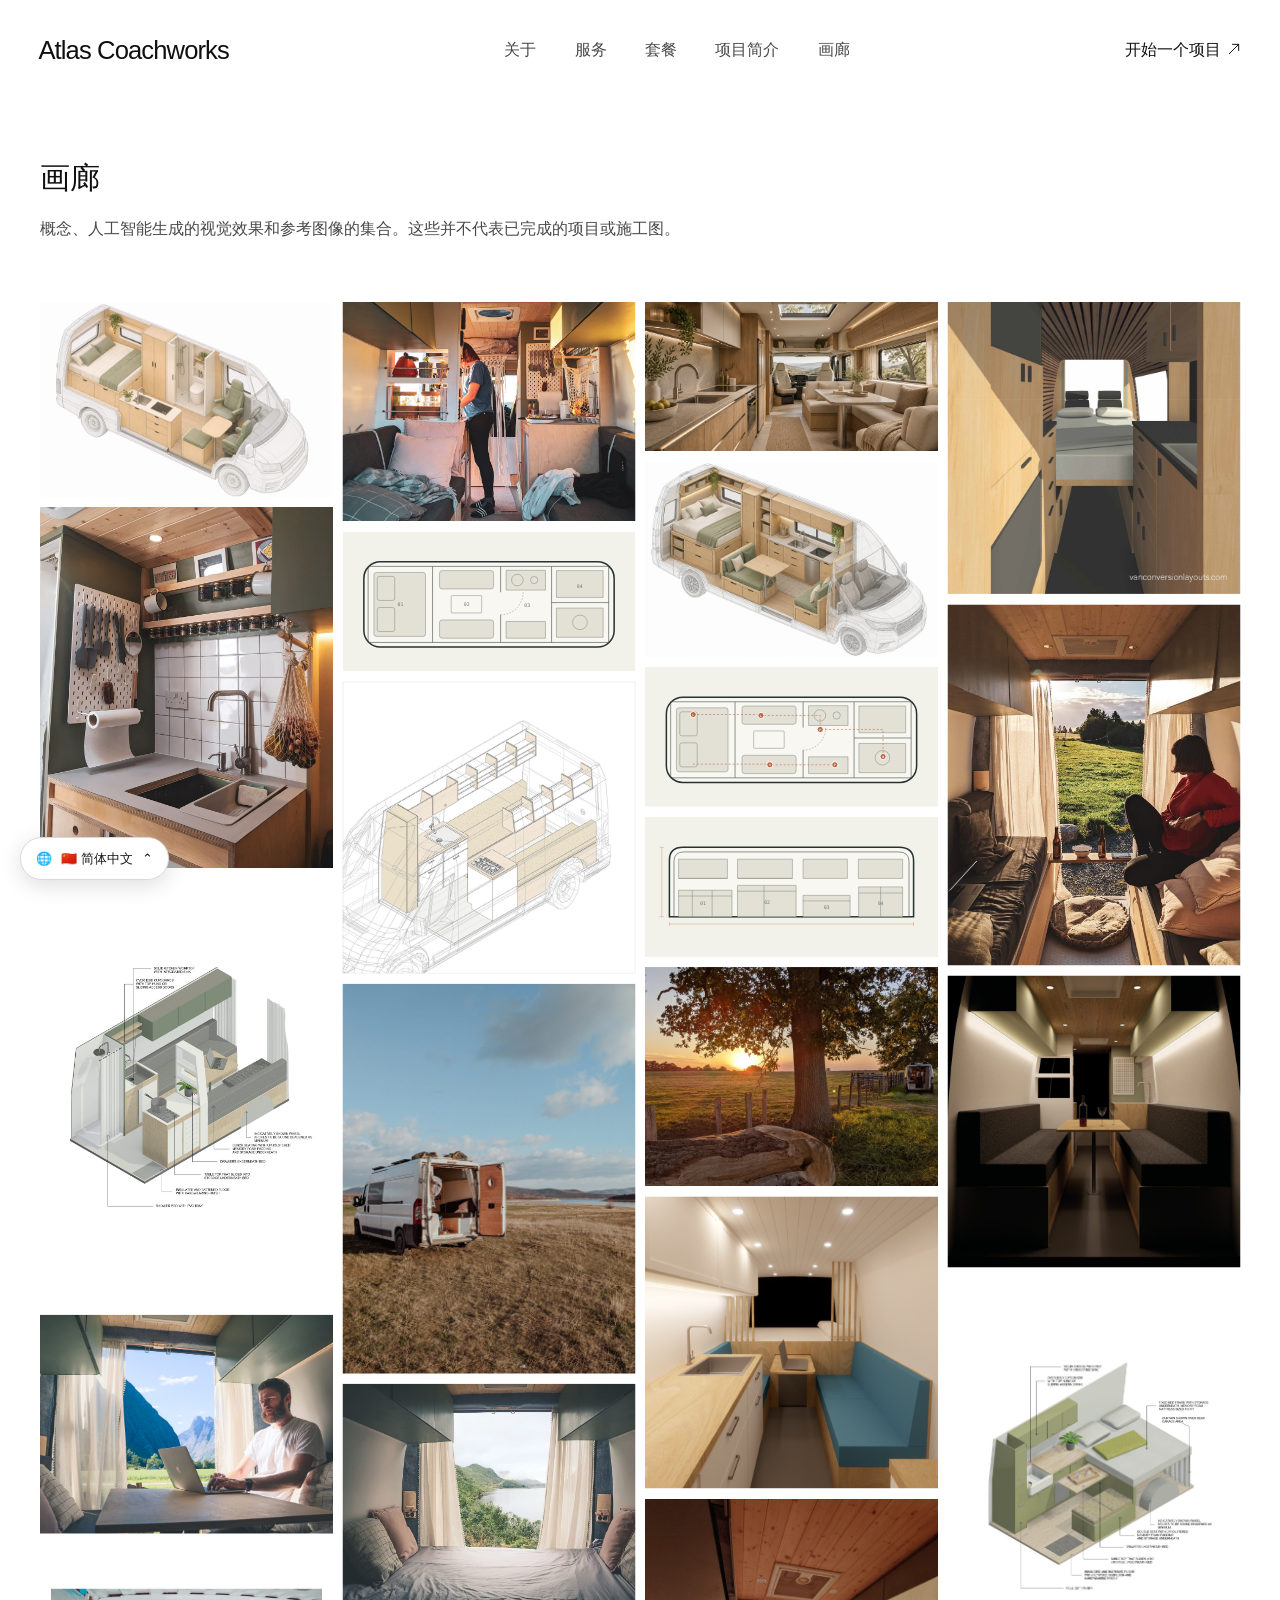
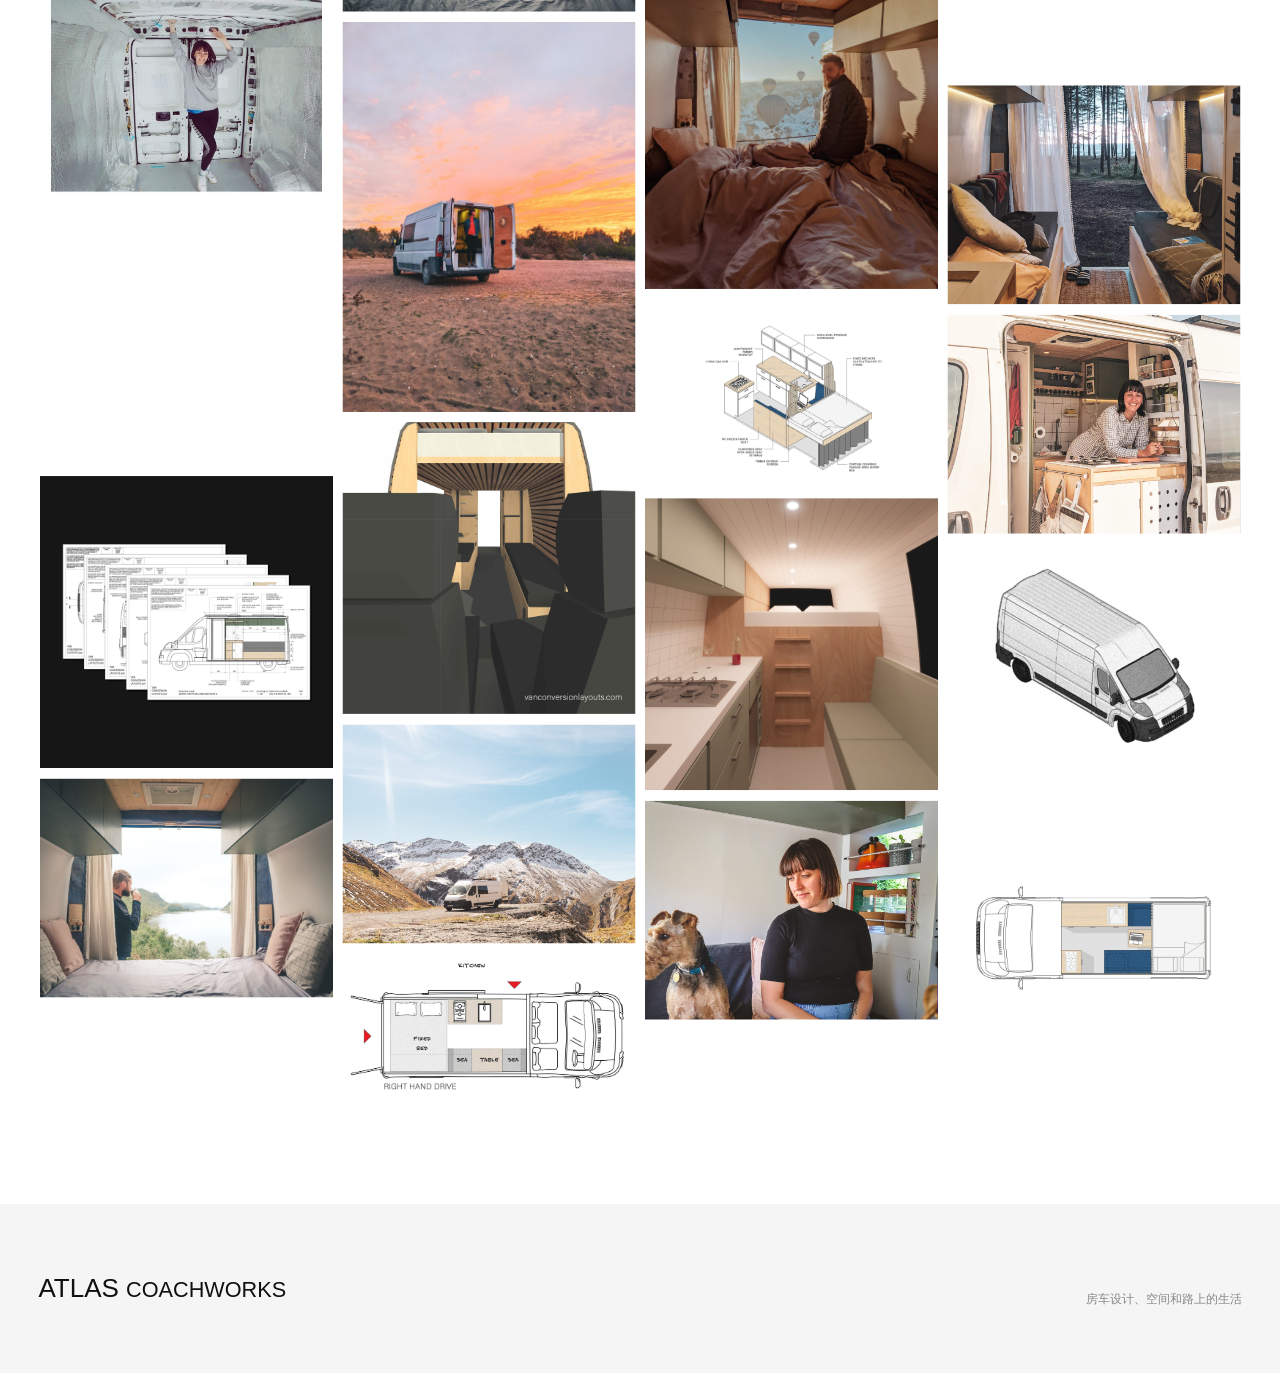
==== commit 866852f5: "Add locally hosted multilingual site support" ====
--- a/public/gallery-zh.html
+++ b/public/gallery-zh.html
@@ -1,3 +1,3 @@
 <!DOCTYPE html>
 
-<html lang="zh-CN"><head><meta charset="utf-8"/><meta content="width=device-width,initial-scale=1" name="viewport"/><title>设计画廊 | Atlas Coachworks</title><link href="assets/css/reference.css?v=20261124-2" rel="stylesheet"/><link href="assets/css/gallery.css" rel="stylesheet"/></head><body class="gallery-page"><header class="header"><div class="header-inner"><a class="wordmark" href="zh.html">Atlas Coachworks</a><nav aria-label="Navigation"><a href="zh.html#approach">关于</a><a href="zh.html#services">服务</a><a href="zh.html#packages">设计套餐</a><a href="zh.html#brief">需求沟通</a><a href="gallery-zh.html">设计画廊</a></nav><div class="header-actions"><a class="lang" href="gallery.html">EN</a><a class="nav-cta" href="zh.html#brief">开始设计 <svg class="arrow-icon" width="16" height="16" aria-hidden="true" focusable="false" viewBox="0 0 24 24"><path d="M5 19 19 5M10 5h9v9"/></svg></a><button aria-expanded="false" aria-label="Menu" class="menu-toggle"><svg class="menu-icon" width="24" height="24" aria-hidden="true" focusable="false" viewBox="0 0 24 24"><path d="M3 6h18M3 12h18M3 18h18"/></svg></button></div></div><div class="mobile-nav" hidden=""><a href="zh.html#approach">关于</a><a href="zh.html#services">服务</a><a href="zh.html#packages">设计套餐</a><a href="zh.html#brief">需求沟通</a><a href="gallery-zh.html">设计画廊</a></div></header><main class="gallery-main"><div class="wrap"><div class="gallery-heading"><div><h1>设计画廊</h1><p>设计、图纸与灵感的集合。页面包含概念示意、AI 生成画面及参考图片，不代表已完成项目或施工图。</p></div></div><div class="masonry gallery-grid"><button aria-label="三维空间概念" class="gallery-item" data-caption="三维空间概念" data-image="assets/images/axonometric-concept-01.png" type="button"><img alt="三维空间概念" height="1024" loading="lazy" src="assets/images/axonometric-concept-01.png" width="1536"/><span>三维空间概念 <svg class="arrow-icon" width="16" height="16" aria-hidden="true" focusable="false" viewBox="0 0 24 24"><path d="M5 19 19 5M10 5h9v9"/></svg></span></button><button aria-label="车内生活场景" class="gallery-item" data-caption="车内生活场景" data-image="assets/images/reference/reference-00.jpg" type="button"><img alt="车内生活场景" height="768" loading="lazy" src="assets/images/reference/reference-00.jpg" width="1024"/><span>车内生活场景 <svg class="arrow-icon" width="16" height="16" aria-hidden="true" focusable="false" viewBox="0 0 24 24"><path d="M5 19 19 5M10 5h9v9"/></svg></span></button><button aria-label="室内氛围概念" class="gallery-item" data-caption="室内氛围概念" data-image="assets/images/interior-concept-v3.png" type="button"><img alt="室内氛围概念" height="897" loading="lazy" src="assets/images/interior-concept-v3.png" width="1752"/><span>室内氛围概念 <svg class="arrow-icon" width="16" height="16" aria-hidden="true" focusable="false" viewBox="0 0 24 24"><path d="M5 19 19 5M10 5h9v9"/></svg></span></button><button aria-label="室内通道效果" class="gallery-item" data-caption="室内通道效果" data-image="assets/images/reference/reference-01.jpg" type="button"><img alt="室内通道效果" height="1600" loading="lazy" src="assets/images/reference/reference-01.jpg" width="1600"/><span>室内通道效果 <svg class="arrow-icon" width="16" height="16" aria-hidden="true" focusable="false" viewBox="0 0 24 24"><path d="M5 19 19 5M10 5h9v9"/></svg></span></button><button aria-label="家具布局概念" class="gallery-item" data-caption="家具布局概念" data-image="assets/images/axonometric-concept-02.png" type="button"><img alt="家具布局概念" height="1024" loading="lazy" src="assets/images/axonometric-concept-02.png" width="1536"/><span>家具布局概念 <svg class="arrow-icon" width="16" height="16" aria-hidden="true" focusable="false" viewBox="0 0 24 24"><path d="M5 19 19 5M10 5h9v9"/></svg></span></button><button aria-label="厨房细节照片" class="gallery-item" data-caption="厨房细节照片" data-image="assets/images/reference/reference-02.jpg" type="button"><img alt="厨房细节照片" height="1333" loading="lazy" src="assets/images/reference/reference-02.jpg" width="1080"/><span>厨房细节照片 <svg class="arrow-icon" width="16" height="16" aria-hidden="true" focusable="false" viewBox="0 0 24 24"><path d="M5 19 19 5M10 5h9v9"/></svg></span></button><button aria-label="平面布局示意" class="gallery-item" data-caption="平面布局示意" data-image="assets/images/drawing-plan.svg" type="button"><img alt="平面布局示意" height="460" loading="lazy" src="assets/images/drawing-plan.svg" width="960"/><span>平面布局示意 <svg class="arrow-icon" width="16" height="16" aria-hidden="true" focusable="false" viewBox="0 0 24 24"><path d="M5 19 19 5M10 5h9v9"/></svg></span></button><button aria-label="会客与休憩空间" class="gallery-item" data-caption="会客与休憩空间" data-image="assets/images/reference/reference-03.jpg" type="button"><img alt="会客与休憩空间" height="1333" loading="lazy" src="assets/images/reference/reference-03.jpg" width="1080"/><span>会客与休憩空间 <svg class="arrow-icon" width="16" height="16" aria-hidden="true" focusable="false" viewBox="0 0 24 24"><path d="M5 19 19 5M10 5h9v9"/></svg></span></button><button aria-label="水电点位示意" class="gallery-item" data-caption="水电点位示意" data-image="assets/images/drawing-services.svg" type="button"><img alt="水电点位示意" height="460" loading="lazy" src="assets/images/drawing-services.svg" width="960"/><span>水电点位示意 <svg class="arrow-icon" width="16" height="16" aria-hidden="true" focusable="false" viewBox="0 0 24 24"><path d="M5 19 19 5M10 5h9v9"/></svg></span></button><button aria-label="车体结构与家具轴测" class="gallery-item" data-caption="车体结构与家具轴测" data-image="assets/images/reference/reference-04.jpg" type="button"><img alt="车体结构与家具轴测" height="1598" loading="lazy" src="assets/images/reference/reference-04.jpg" width="1600"/><span>车体结构与家具轴测 <svg class="arrow-icon" width="16" height="16" aria-hidden="true" focusable="false" viewBox="0 0 24 24"><path d="M5 19 19 5M10 5h9v9"/></svg></span></button><button aria-label="立面图示意" class="gallery-item" data-caption="立面图示意" data-image="assets/images/drawing-section.svg" type="button"><img alt="立面图示意" height="460" loading="lazy" src="assets/images/drawing-section.svg" width="960"/><span>立面图示意 <svg class="arrow-icon" width="16" height="16" aria-hidden="true" focusable="false" viewBox="0 0 24 24"><path d="M5 19 19 5M10 5h9v9"/></svg></span></button><button aria-label="室内空间轴测" class="gallery-item" data-caption="室内空间轴测" data-image="assets/images/reference/reference-05.jpg" type="button"><img alt="室内空间轴测" height="1600" loading="lazy" src="assets/images/reference/reference-05.jpg" width="1097"/><span>室内空间轴测 <svg class="arrow-icon" width="16" height="16" aria-hidden="true" focusable="false" viewBox="0 0 24 24"><path d="M5 19 19 5M10 5h9v9"/></svg></span></button><button aria-label="旅途风景" class="gallery-item" data-caption="旅途风景" data-image="assets/images/reference/reference-06.jpg" type="button"><img alt="旅途风景" height="1200" loading="lazy" src="assets/images/reference/reference-06.jpg" width="1600"/><span>旅途风景 <svg class="arrow-icon" width="16" height="16" aria-hidden="true" focusable="false" viewBox="0 0 24 24"><path d="M5 19 19 5M10 5h9v9"/></svg></span></button><button aria-label="车内座椅与照明" class="gallery-item" data-caption="车内座椅与照明" data-image="assets/images/reference/reference-07.jpg" type="button"><img alt="车内座椅与照明" height="1600" loading="lazy" src="assets/images/reference/reference-07.jpg" width="1600"/><span>车内座椅与照明 <svg class="arrow-icon" width="16" height="16" aria-hidden="true" focusable="false" viewBox="0 0 24 24"><path d="M5 19 19 5M10 5h9v9"/></svg></span></button><button aria-label="户外房车照片" class="gallery-item" data-caption="户外房车照片" data-image="assets/images/reference/reference-08.jpg" type="button"><img alt="户外房车照片" height="1600" loading="lazy" src="assets/images/reference/reference-08.jpg" width="1200"/><span>户外房车照片 <svg class="arrow-icon" width="16" height="16" aria-hidden="true" focusable="false" viewBox="0 0 24 24"><path d="M5 19 19 5M10 5h9v9"/></svg></span></button><button aria-label="会客与厨房效果" class="gallery-item" data-caption="会客与厨房效果" data-image="assets/images/reference/reference-09.jpg" type="button"><img alt="会客与厨房效果" height="1600" loading="lazy" src="assets/images/reference/reference-09.jpg" width="1600"/><span>会客与厨房效果 <svg class="arrow-icon" width="16" height="16" aria-hidden="true" focusable="false" viewBox="0 0 24 24"><path d="M5 19 19 5M10 5h9v9"/></svg></span></button><button aria-label="车内布局与家具" class="gallery-item" data-caption="车内布局与家具" data-image="assets/images/reference/reference-10.jpg" type="button"><img alt="车内布局与家具" height="1600" loading="lazy" src="assets/images/reference/reference-10.jpg" width="1178"/><span>车内布局与家具 <svg class="arrow-icon" width="16" height="16" aria-hidden="true" focusable="false" viewBox="0 0 24 24"><path d="M5 19 19 5M10 5h9v9"/></svg></span></button><button aria-label="车内办公场景" class="gallery-item" data-caption="车内办公场景" data-image="assets/images/reference/reference-11.jpg" type="button"><img alt="车内办公场景" height="1201" loading="lazy" src="assets/images/reference/reference-11.jpg" width="1600"/><span>车内办公场景 <svg class="arrow-icon" width="16" height="16" aria-hidden="true" focusable="false" viewBox="0 0 24 24"><path d="M5 19 19 5M10 5h9v9"/></svg></span></button><button aria-label="卧铺空间照片" class="gallery-item" data-caption="卧铺空间照片" data-image="assets/images/reference/reference-12.jpg" type="button"><img alt="卧铺空间照片" height="843" loading="lazy" src="assets/images/reference/reference-12.jpg" width="1080"/><span>卧铺空间照片 <svg class="arrow-icon" width="16" height="16" aria-hidden="true" focusable="false" viewBox="0 0 24 24"><path d="M5 19 19 5M10 5h9v9"/></svg></span></button><button aria-label="室内休憩空间" class="gallery-item" data-caption="室内休憩空间" data-image="assets/images/reference/reference-13.jpg" type="button"><img alt="室内休憩空间" height="1600" loading="lazy" src="assets/images/reference/reference-13.jpg" width="1200"/><span>室内休憩空间 <svg class="arrow-icon" width="16" height="16" aria-hidden="true" focusable="false" viewBox="0 0 24 24"><path d="M5 19 19 5M10 5h9v9"/></svg></span></button><button aria-label="改装前车体" class="gallery-item" data-caption="改装前车体" data-image="assets/images/reference/reference-14.jpg" type="button"><img alt="改装前车体" height="1080" loading="lazy" src="assets/images/reference/reference-14.jpg" width="1080"/><span>改装前车体 <svg class="arrow-icon" width="16" height="16" aria-hidden="true" focusable="false" viewBox="0 0 24 24"><path d="M5 19 19 5M10 5h9v9"/></svg></span></button><button aria-label="户外房车日落" class="gallery-item" data-caption="户外房车日落" data-image="assets/images/reference/reference-15.jpg" type="button"><img alt="户外房车日落" height="1600" loading="lazy" src="assets/images/reference/reference-15.jpg" width="1200"/><span>户外房车日落 <svg class="arrow-icon" width="16" height="16" aria-hidden="true" focusable="false" viewBox="0 0 24 24"><path d="M5 19 19 5M10 5h9v9"/></svg></span></button><button aria-label="车内休憩空间" class="gallery-item" data-caption="车内休憩空间" data-image="assets/images/reference/reference-16.jpg" type="button"><img alt="车内休憩空间" height="768" loading="lazy" src="assets/images/reference/reference-16.jpg" width="1024"/><span>车内休憩空间 <svg class="arrow-icon" width="16" height="16" aria-hidden="true" focusable="false" viewBox="0 0 24 24"><path d="M5 19 19 5M10 5h9v9"/></svg></span></button><button aria-label="户外烹饪场景" class="gallery-item" data-caption="户外烹饪场景" data-image="assets/images/reference/reference-17.jpg" type="button"><img alt="户外烹饪场景" height="768" loading="lazy" src="assets/images/reference/reference-17.jpg" width="1024"/><span>户外烹饪场景 <svg class="arrow-icon" width="16" height="16" aria-hidden="true" focusable="false" viewBox="0 0 24 24"><path d="M5 19 19 5M10 5h9v9"/></svg></span></button><button aria-label="厨房与卧铺空间" class="gallery-item" data-caption="厨房与卧铺空间" data-image="assets/images/reference/reference-18.jpg" type="button"><img alt="厨房与卧铺空间" height="1035" loading="lazy" src="assets/images/reference/reference-18.jpg" width="1600"/><span>厨房与卧铺空间 <svg class="arrow-icon" width="16" height="16" aria-hidden="true" focusable="false" viewBox="0 0 24 24"><path d="M5 19 19 5M10 5h9v9"/></svg></span></button><button aria-label="房车厨房生活" class="gallery-item" data-caption="房车厨房生活" data-image="assets/images/reference/reference-19.jpg" type="button"><img alt="房车厨房生活" height="768" loading="lazy" src="assets/images/reference/reference-19.jpg" width="1024"/><span>房车厨房生活 <svg class="arrow-icon" width="16" height="16" aria-hidden="true" focusable="false" viewBox="0 0 24 24"><path d="M5 19 19 5M10 5h9v9"/></svg></span></button><button aria-label="车内座椅布局" class="gallery-item" data-caption="车内座椅布局" data-image="assets/images/reference/reference-20.jpg" type="button"><img alt="车内座椅布局" height="1600" loading="lazy" src="assets/images/reference/reference-20.jpg" width="1600"/><span>车内座椅布局 <svg class="arrow-icon" width="16" height="16" aria-hidden="true" focusable="false" viewBox="0 0 24 24"><path d="M5 19 19 5M10 5h9v9"/></svg></span></button><button aria-label="设计图纸展示" class="gallery-item" data-caption="设计图纸展示" data-image="assets/images/reference/reference-21.jpg" type="button"><img alt="设计图纸展示" height="1600" loading="lazy" src="assets/images/reference/reference-21.jpg" width="1600"/><span>设计图纸展示 <svg class="arrow-icon" width="16" height="16" aria-hidden="true" focusable="false" viewBox="0 0 24 24"><path d="M5 19 19 5M10 5h9v9"/></svg></span></button><button aria-label="家具与厨房效果" class="gallery-item" data-caption="家具与厨房效果" data-image="assets/images/reference/reference-22.jpg" type="button"><img alt="家具与厨房效果" height="1600" loading="lazy" src="assets/images/reference/reference-22.jpg" width="1600"/><span>家具与厨房效果 <svg class="arrow-icon" width="16" height="16" aria-hidden="true" focusable="false" viewBox="0 0 24 24"><path d="M5 19 19 5M10 5h9v9"/></svg></span></button><button aria-label="车体三维线稿" class="gallery-item" data-caption="车体三维线稿" data-image="assets/images/reference/reference-23.jpg" type="button"><img alt="车体三维线稿" height="780" loading="lazy" src="assets/images/reference/reference-23.jpg" width="978"/><span>车体三维线稿 <svg class="arrow-icon" width="16" height="16" aria-hidden="true" focusable="false" viewBox="0 0 24 24"><path d="M5 19 19 5M10 5h9v9"/></svg></span></button><button aria-label="房车旅行照片" class="gallery-item" data-caption="房车旅行照片" data-image="assets/images/reference/reference-24.jpg" type="button"><img alt="房车旅行照片" height="768" loading="lazy" src="assets/images/reference/reference-24.jpg" width="1024"/><span>房车旅行照片 <svg class="arrow-icon" width="16" height="16" aria-hidden="true" focusable="false" viewBox="0 0 24 24"><path d="M5 19 19 5M10 5h9v9"/></svg></span></button><button aria-label="卧铺与窗景" class="gallery-item" data-caption="卧铺与窗景" data-image="assets/images/reference/reference-25.jpg" type="button"><img alt="卧铺与窗景" height="1201" loading="lazy" src="assets/images/reference/reference-25.jpg" width="1600"/><span>卧铺与窗景 <svg class="arrow-icon" width="16" height="16" aria-hidden="true" focusable="false" viewBox="0 0 24 24"><path d="M5 19 19 5M10 5h9v9"/></svg></span></button><button aria-label="室内平面布局" class="gallery-item" data-caption="室内平面布局" data-image="assets/images/reference/reference-26.jpg" type="button"><img alt="室内平面布局" height="1600" loading="lazy" src="assets/images/reference/reference-26.jpg" width="1600"/><span>室内平面布局 <svg class="arrow-icon" width="16" height="16" aria-hidden="true" focusable="false" viewBox="0 0 24 24"><path d="M5 19 19 5M10 5h9v9"/></svg></span></button><button aria-label="房车生活场景" class="gallery-item" data-caption="房车生活场景" data-image="assets/images/reference/reference-27.jpg" type="button"><img alt="房车生活场景" height="768" loading="lazy" src="assets/images/reference/reference-27.jpg" width="1024"/><span>房车生活场景 <svg class="arrow-icon" width="16" height="16" aria-hidden="true" focusable="false" viewBox="0 0 24 24"><path d="M5 19 19 5M10 5h9v9"/></svg></span></button><button aria-label="空间平面图" class="gallery-item" data-caption="空间平面图" data-image="assets/images/reference/reference-28.jpg" type="button"><img alt="空间平面图" height="821" loading="lazy" src="assets/images/reference/reference-28.jpg" width="1600"/><span>空间平面图 <svg class="arrow-icon" width="16" height="16" aria-hidden="true" focusable="false" viewBox="0 0 24 24"><path d="M5 19 19 5M10 5h9v9"/></svg></span></button></div></div></main><footer><div class="wrap footer-inner"><strong>ATLAS <small>COACHWORKS</small></strong><span>房车设计、空间与生活方式展示</span></div></footer><dialog class="gallery-dialog" id="galleryDialog"><button aria-label="关闭" class="dialog-close">×</button><img alt=""/><p></p></dialog><script src="assets/js/studio.js"></script><script defer="True" src="assets/js/gallery.js"></script></body></html>
+<html lang="zh-CN"><head><meta charset="utf-8"/><meta content="width=device-width,initial-scale=1" name="viewport"/><title>设计画廊 | Atlas Coachworks</title><link href="assets/css/reference.css?v=20261124-2" rel="stylesheet"/><link href="assets/css/gallery.css" rel="stylesheet"/><link href="assets/css/language.css?v=20261124-2" rel="stylesheet"/></head><body class="gallery-page"><header class="header"><div class="header-inner"><a class="wordmark" href="zh.html">Atlas Coachworks</a><nav aria-label="Navigation"><a href="zh.html#approach">关于</a><a href="zh.html#services">服务</a><a href="zh.html#packages">设计套餐</a><a href="zh.html#brief">需求沟通</a><a href="gallery-zh.html">设计画廊</a></nav><div class="header-actions"><a class="nav-cta" href="zh.html#brief">开始设计 <svg class="arrow-icon" width="16" height="16" aria-hidden="true" focusable="false" viewBox="0 0 24 24"><path d="M5 19 19 5M10 5h9v9"/></svg></a><button aria-expanded="false" aria-label="Menu" class="menu-toggle"><svg class="menu-icon" width="24" height="24" aria-hidden="true" focusable="false" viewBox="0 0 24 24"><path d="M3 6h18M3 12h18M3 18h18"/></svg></button></div></div><div class="mobile-nav" hidden=""><a href="zh.html#approach">关于</a><a href="zh.html#services">服务</a><a href="zh.html#packages">设计套餐</a><a href="zh.html#brief">需求沟通</a><a href="gallery-zh.html">设计画廊</a></div></header><main class="gallery-main"><div class="wrap"><div class="gallery-heading"><div><h1>设计画廊</h1><p>设计、图纸与灵感的集合。页面包含概念示意、AI 生成画面及参考图片，不代表已完成项目或施工图。</p></div></div><div class="masonry gallery-grid"><button aria-label="三维空间概念" class="gallery-item" data-caption="三维空间概念" data-image="assets/images/axonometric-concept-01.png" type="button"><img alt="三维空间概念" height="1024" loading="lazy" src="assets/images/axonometric-concept-01.png" width="1536"/><span>三维空间概念 <svg class="arrow-icon" width="16" height="16" aria-hidden="true" focusable="false" viewBox="0 0 24 24"><path d="M5 19 19 5M10 5h9v9"/></svg></span></button><button aria-label="车内生活场景" class="gallery-item" data-caption="车内生活场景" data-image="assets/images/reference/reference-00.jpg" type="button"><img alt="车内生活场景" height="768" loading="lazy" src="assets/images/reference/reference-00.jpg" width="1024"/><span>车内生活场景 <svg class="arrow-icon" width="16" height="16" aria-hidden="true" focusable="false" viewBox="0 0 24 24"><path d="M5 19 19 5M10 5h9v9"/></svg></span></button><button aria-label="室内氛围概念" class="gallery-item" data-caption="室内氛围概念" data-image="assets/images/interior-concept-v3.png" type="button"><img alt="室内氛围概念" height="897" loading="lazy" src="assets/images/interior-concept-v3.png" width="1752"/><span>室内氛围概念 <svg class="arrow-icon" width="16" height="16" aria-hidden="true" focusable="false" viewBox="0 0 24 24"><path d="M5 19 19 5M10 5h9v9"/></svg></span></button><button aria-label="室内通道效果" class="gallery-item" data-caption="室内通道效果" data-image="assets/images/reference/reference-01.jpg" type="button"><img alt="室内通道效果" height="1600" loading="lazy" src="assets/images/reference/reference-01.jpg" width="1600"/><span>室内通道效果 <svg class="arrow-icon" width="16" height="16" aria-hidden="true" focusable="false" viewBox="0 0 24 24"><path d="M5 19 19 5M10 5h9v9"/></svg></span></button><button aria-label="家具布局概念" class="gallery-item" data-caption="家具布局概念" data-image="assets/images/axonometric-concept-02.png" type="button"><img alt="家具布局概念" height="1024" loading="lazy" src="assets/images/axonometric-concept-02.png" width="1536"/><span>家具布局概念 <svg class="arrow-icon" width="16" height="16" aria-hidden="true" focusable="false" viewBox="0 0 24 24"><path d="M5 19 19 5M10 5h9v9"/></svg></span></button><button aria-label="厨房细节照片" class="gallery-item" data-caption="厨房细节照片" data-image="assets/images/reference/reference-02.jpg" type="button"><img alt="厨房细节照片" height="1333" loading="lazy" src="assets/images/reference/reference-02.jpg" width="1080"/><span>厨房细节照片 <svg class="arrow-icon" width="16" height="16" aria-hidden="true" focusable="false" viewBox="0 0 24 24"><path d="M5 19 19 5M10 5h9v9"/></svg></span></button><button aria-label="平面布局示意" class="gallery-item" data-caption="平面布局示意" data-image="assets/images/drawing-plan.svg" type="button"><img alt="平面布局示意" height="460" loading="lazy" src="assets/images/drawing-plan.svg" width="960"/><span>平面布局示意 <svg class="arrow-icon" width="16" height="16" aria-hidden="true" focusable="false" viewBox="0 0 24 24"><path d="M5 19 19 5M10 5h9v9"/></svg></span></button><button aria-label="会客与休憩空间" class="gallery-item" data-caption="会客与休憩空间" data-image="assets/images/reference/reference-03.jpg" type="button"><img alt="会客与休憩空间" height="1333" loading="lazy" src="assets/images/reference/reference-03.jpg" width="1080"/><span>会客与休憩空间 <svg class="arrow-icon" width="16" height="16" aria-hidden="true" focusable="false" viewBox="0 0 24 24"><path d="M5 19 19 5M10 5h9v9"/></svg></span></button><button aria-label="水电点位示意" class="gallery-item" data-caption="水电点位示意" data-image="assets/images/drawing-services.svg" type="button"><img alt="水电点位示意" height="460" loading="lazy" src="assets/images/drawing-services.svg" width="960"/><span>水电点位示意 <svg class="arrow-icon" width="16" height="16" aria-hidden="true" focusable="false" viewBox="0 0 24 24"><path d="M5 19 19 5M10 5h9v9"/></svg></span></button><button aria-label="车体结构与家具轴测" class="gallery-item" data-caption="车体结构与家具轴测" data-image="assets/images/reference/reference-04.jpg" type="button"><img alt="车体结构与家具轴测" height="1598" loading="lazy" src="assets/images/reference/reference-04.jpg" width="1600"/><span>车体结构与家具轴测 <svg class="arrow-icon" width="16" height="16" aria-hidden="true" focusable="false" viewBox="0 0 24 24"><path d="M5 19 19 5M10 5h9v9"/></svg></span></button><button aria-label="立面图示意" class="gallery-item" data-caption="立面图示意" data-image="assets/images/drawing-section.svg" type="button"><img alt="立面图示意" height="460" loading="lazy" src="assets/images/drawing-section.svg" width="960"/><span>立面图示意 <svg class="arrow-icon" width="16" height="16" aria-hidden="true" focusable="false" viewBox="0 0 24 24"><path d="M5 19 19 5M10 5h9v9"/></svg></span></button><button aria-label="室内空间轴测" class="gallery-item" data-caption="室内空间轴测" data-image="assets/images/reference/reference-05.jpg" type="button"><img alt="室内空间轴测" height="1600" loading="lazy" src="assets/images/reference/reference-05.jpg" width="1097"/><span>室内空间轴测 <svg class="arrow-icon" width="16" height="16" aria-hidden="true" focusable="false" viewBox="0 0 24 24"><path d="M5 19 19 5M10 5h9v9"/></svg></span></button><button aria-label="旅途风景" class="gallery-item" data-caption="旅途风景" data-image="assets/images/reference/reference-06.jpg" type="button"><img alt="旅途风景" height="1200" loading="lazy" src="assets/images/reference/reference-06.jpg" width="1600"/><span>旅途风景 <svg class="arrow-icon" width="16" height="16" aria-hidden="true" focusable="false" viewBox="0 0 24 24"><path d="M5 19 19 5M10 5h9v9"/></svg></span></button><button aria-label="车内座椅与照明" class="gallery-item" data-caption="车内座椅与照明" data-image="assets/images/reference/reference-07.jpg" type="button"><img alt="车内座椅与照明" height="1600" loading="lazy" src="assets/images/reference/reference-07.jpg" width="1600"/><span>车内座椅与照明 <svg class="arrow-icon" width="16" height="16" aria-hidden="true" focusable="false" viewBox="0 0 24 24"><path d="M5 19 19 5M10 5h9v9"/></svg></span></button><button aria-label="户外房车照片" class="gallery-item" data-caption="户外房车照片" data-image="assets/images/reference/reference-08.jpg" type="button"><img alt="户外房车照片" height="1600" loading="lazy" src="assets/images/reference/reference-08.jpg" width="1200"/><span>户外房车照片 <svg class="arrow-icon" width="16" height="16" aria-hidden="true" focusable="false" viewBox="0 0 24 24"><path d="M5 19 19 5M10 5h9v9"/></svg></span></button><button aria-label="会客与厨房效果" class="gallery-item" data-caption="会客与厨房效果" data-image="assets/images/reference/reference-09.jpg" type="button"><img alt="会客与厨房效果" height="1600" loading="lazy" src="assets/images/reference/reference-09.jpg" width="1600"/><span>会客与厨房效果 <svg class="arrow-icon" width="16" height="16" aria-hidden="true" focusable="false" viewBox="0 0 24 24"><path d="M5 19 19 5M10 5h9v9"/></svg></span></button><button aria-label="车内布局与家具" class="gallery-item" data-caption="车内布局与家具" data-image="assets/images/reference/reference-10.jpg" type="button"><img alt="车内布局与家具" height="1600" loading="lazy" src="assets/images/reference/reference-10.jpg" width="1178"/><span>车内布局与家具 <svg class="arrow-icon" width="16" height="16" aria-hidden="true" focusable="false" viewBox="0 0 24 24"><path d="M5 19 19 5M10 5h9v9"/></svg></span></button><button aria-label="车内办公场景" class="gallery-item" data-caption="车内办公场景" data-image="assets/images/reference/reference-11.jpg" type="button"><img alt="车内办公场景" height="1201" loading="lazy" src="assets/images/reference/reference-11.jpg" width="1600"/><span>车内办公场景 <svg class="arrow-icon" width="16" height="16" aria-hidden="true" focusable="false" viewBox="0 0 24 24"><path d="M5 19 19 5M10 5h9v9"/></svg></span></button><button aria-label="卧铺空间照片" class="gallery-item" data-caption="卧铺空间照片" data-image="assets/images/reference/reference-12.jpg" type="button"><img alt="卧铺空间照片" height="843" loading="lazy" src="assets/images/reference/reference-12.jpg" width="1080"/><span>卧铺空间照片 <svg class="arrow-icon" width="16" height="16" aria-hidden="true" focusable="false" viewBox="0 0 24 24"><path d="M5 19 19 5M10 5h9v9"/></svg></span></button><button aria-label="室内休憩空间" class="gallery-item" data-caption="室内休憩空间" data-image="assets/images/reference/reference-13.jpg" type="button"><img alt="室内休憩空间" height="1600" loading="lazy" src="assets/images/reference/reference-13.jpg" width="1200"/><span>室内休憩空间 <svg class="arrow-icon" width="16" height="16" aria-hidden="true" focusable="false" viewBox="0 0 24 24"><path d="M5 19 19 5M10 5h9v9"/></svg></span></button><button aria-label="改装前车体" class="gallery-item" data-caption="改装前车体" data-image="assets/images/reference/reference-14.jpg" type="button"><img alt="改装前车体" height="1080" loading="lazy" src="assets/images/reference/reference-14.jpg" width="1080"/><span>改装前车体 <svg class="arrow-icon" width="16" height="16" aria-hidden="true" focusable="false" viewBox="0 0 24 24"><path d="M5 19 19 5M10 5h9v9"/></svg></span></button><button aria-label="户外房车日落" class="gallery-item" data-caption="户外房车日落" data-image="assets/images/reference/reference-15.jpg" type="button"><img alt="户外房车日落" height="1600" loading="lazy" src="assets/images/reference/reference-15.jpg" width="1200"/><span>户外房车日落 <svg class="arrow-icon" width="16" height="16" aria-hidden="true" focusable="false" viewBox="0 0 24 24"><path d="M5 19 19 5M10 5h9v9"/></svg></span></button><button aria-label="车内休憩空间" class="gallery-item" data-caption="车内休憩空间" data-image="assets/images/reference/reference-16.jpg" type="button"><img alt="车内休憩空间" height="768" loading="lazy" src="assets/images/reference/reference-16.jpg" width="1024"/><span>车内休憩空间 <svg class="arrow-icon" width="16" height="16" aria-hidden="true" focusable="false" viewBox="0 0 24 24"><path d="M5 19 19 5M10 5h9v9"/></svg></span></button><button aria-label="户外烹饪场景" class="gallery-item" data-caption="户外烹饪场景" data-image="assets/images/reference/reference-17.jpg" type="button"><img alt="户外烹饪场景" height="768" loading="lazy" src="assets/images/reference/reference-17.jpg" width="1024"/><span>户外烹饪场景 <svg class="arrow-icon" width="16" height="16" aria-hidden="true" focusable="false" viewBox="0 0 24 24"><path d="M5 19 19 5M10 5h9v9"/></svg></span></button><button aria-label="厨房与卧铺空间" class="gallery-item" data-caption="厨房与卧铺空间" data-image="assets/images/reference/reference-18.jpg" type="button"><img alt="厨房与卧铺空间" height="1035" loading="lazy" src="assets/images/reference/reference-18.jpg" width="1600"/><span>厨房与卧铺空间 <svg class="arrow-icon" width="16" height="16" aria-hidden="true" focusable="false" viewBox="0 0 24 24"><path d="M5 19 19 5M10 5h9v9"/></svg></span></button><button aria-label="房车厨房生活" class="gallery-item" data-caption="房车厨房生活" data-image="assets/images/reference/reference-19.jpg" type="button"><img alt="房车厨房生活" height="768" loading="lazy" src="assets/images/reference/reference-19.jpg" width="1024"/><span>房车厨房生活 <svg class="arrow-icon" width="16" height="16" aria-hidden="true" focusable="false" viewBox="0 0 24 24"><path d="M5 19 19 5M10 5h9v9"/></svg></span></button><button aria-label="车内座椅布局" class="gallery-item" data-caption="车内座椅布局" data-image="assets/images/reference/reference-20.jpg" type="button"><img alt="车内座椅布局" height="1600" loading="lazy" src="assets/images/reference/reference-20.jpg" width="1600"/><span>车内座椅布局 <svg class="arrow-icon" width="16" height="16" aria-hidden="true" focusable="false" viewBox="0 0 24 24"><path d="M5 19 19 5M10 5h9v9"/></svg></span></button><button aria-label="设计图纸展示" class="gallery-item" data-caption="设计图纸展示" data-image="assets/images/reference/reference-21.jpg" type="button"><img alt="设计图纸展示" height="1600" loading="lazy" src="assets/images/reference/reference-21.jpg" width="1600"/><span>设计图纸展示 <svg class="arrow-icon" width="16" height="16" aria-hidden="true" focusable="false" viewBox="0 0 24 24"><path d="M5 19 19 5M10 5h9v9"/></svg></span></button><button aria-label="家具与厨房效果" class="gallery-item" data-caption="家具与厨房效果" data-image="assets/images/reference/reference-22.jpg" type="button"><img alt="家具与厨房效果" height="1600" loading="lazy" src="assets/images/reference/reference-22.jpg" width="1600"/><span>家具与厨房效果 <svg class="arrow-icon" width="16" height="16" aria-hidden="true" focusable="false" viewBox="0 0 24 24"><path d="M5 19 19 5M10 5h9v9"/></svg></span></button><button aria-label="车体三维线稿" class="gallery-item" data-caption="车体三维线稿" data-image="assets/images/reference/reference-23.jpg" type="button"><img alt="车体三维线稿" height="780" loading="lazy" src="assets/images/reference/reference-23.jpg" width="978"/><span>车体三维线稿 <svg class="arrow-icon" width="16" height="16" aria-hidden="true" focusable="false" viewBox="0 0 24 24"><path d="M5 19 19 5M10 5h9v9"/></svg></span></button><button aria-label="房车旅行照片" class="gallery-item" data-caption="房车旅行照片" data-image="assets/images/reference/reference-24.jpg" type="button"><img alt="房车旅行照片" height="768" loading="lazy" src="assets/images/reference/reference-24.jpg" width="1024"/><span>房车旅行照片 <svg class="arrow-icon" width="16" height="16" aria-hidden="true" focusable="false" viewBox="0 0 24 24"><path d="M5 19 19 5M10 5h9v9"/></svg></span></button><button aria-label="卧铺与窗景" class="gallery-item" data-caption="卧铺与窗景" data-image="assets/images/reference/reference-25.jpg" type="button"><img alt="卧铺与窗景" height="1201" loading="lazy" src="assets/images/reference/reference-25.jpg" width="1600"/><span>卧铺与窗景 <svg class="arrow-icon" width="16" height="16" aria-hidden="true" focusable="false" viewBox="0 0 24 24"><path d="M5 19 19 5M10 5h9v9"/></svg></span></button><button aria-label="室内平面布局" class="gallery-item" data-caption="室内平面布局" data-image="assets/images/reference/reference-26.jpg" type="button"><img alt="室内平面布局" height="1600" loading="lazy" src="assets/images/reference/reference-26.jpg" width="1600"/><span>室内平面布局 <svg class="arrow-icon" width="16" height="16" aria-hidden="true" focusable="false" viewBox="0 0 24 24"><path d="M5 19 19 5M10 5h9v9"/></svg></span></button><button aria-label="房车生活场景" class="gallery-item" data-caption="房车生活场景" data-image="assets/images/reference/reference-27.jpg" type="button"><img alt="房车生活场景" height="768" loading="lazy" src="assets/images/reference/reference-27.jpg" width="1024"/><span>房车生活场景 <svg class="arrow-icon" width="16" height="16" aria-hidden="true" focusable="false" viewBox="0 0 24 24"><path d="M5 19 19 5M10 5h9v9"/></svg></span></button><button aria-label="空间平面图" class="gallery-item" data-caption="空间平面图" data-image="assets/images/reference/reference-28.jpg" type="button"><img alt="空间平面图" height="821" loading="lazy" src="assets/images/reference/reference-28.jpg" width="1600"/><span>空间平面图 <svg class="arrow-icon" width="16" height="16" aria-hidden="true" focusable="false" viewBox="0 0 24 24"><path d="M5 19 19 5M10 5h9v9"/></svg></span></button></div></div></main><footer><div class="wrap footer-inner"><strong>ATLAS <small>COACHWORKS</small></strong><span>房车设计、空间与生活方式展示</span></div></footer><dialog class="gallery-dialog" id="galleryDialog"><button aria-label="关闭" class="dialog-close">×</button><img alt=""/><p></p></dialog><script src="assets/js/studio.js?v=20261124-2"></script><script defer="True" src="assets/js/gallery.js"></script><script src="assets/js/language.js?v=20261124-2"></script></body></html>
--- a/public/assets/css/language.css
+++ b/public/assets/css/language.css
@@ -0,0 +1 @@
+.language-picker{position:fixed;left:20px;bottom:20px;z-index:1000;font-family:Arial,'PingFang SC','Microsoft YaHei',sans-serif}.language-trigger{display:flex;align-items:center;gap:9px;padding:11px 15px;border:1px solid #d9d9d9;border-radius:40px;background:#fff;color:#171717;box-shadow:0 5px 22px #0002;font-size:13px;cursor:pointer}.language-trigger:hover{border-color:#222}.language-dialog{width:min(520px,calc(100% - 32px));max-height:min(700px,calc(100% - 32px));border:0;border-radius:16px;padding:30px;background:#fff;color:#171717;box-shadow:0 20px 80px #0003}.language-dialog::backdrop{background:#0009}.language-dialog-head{display:flex;justify-content:space-between;align-items:flex-start;gap:20px;margin-bottom:22px}.language-kicker{font-size:10px;letter-spacing:.14em;color:#888}.language-dialog h2{font-size:27px;line-height:1.2;letter-spacing:-.03em;margin:8px 0 0}.language-close{border:0;background:none;color:#333;font-size:30px;line-height:1;cursor:pointer}.language-list{display:grid;grid-template-columns:1fr 1fr;gap:0 20px}.language-option{display:flex;align-items:center;gap:12px;min-width:0;padding:14px 4px;border:0;border-bottom:1px solid #e8e8e8;background:none;color:#333;text-align:left;font-size:15px;cursor:pointer}.language-option:hover,.language-option[aria-current=true]{color:#927050}.language-option>span:first-child{font-size:22px;line-height:1}.language-check{margin-left:auto}.language-note{margin:20px 0 0;color:#888;font-size:12px}@media(max-width:480px){.language-picker{left:12px;bottom:12px}.language-dialog{padding:24px}.language-list{gap:0 12px}.language-option{font-size:14px}}
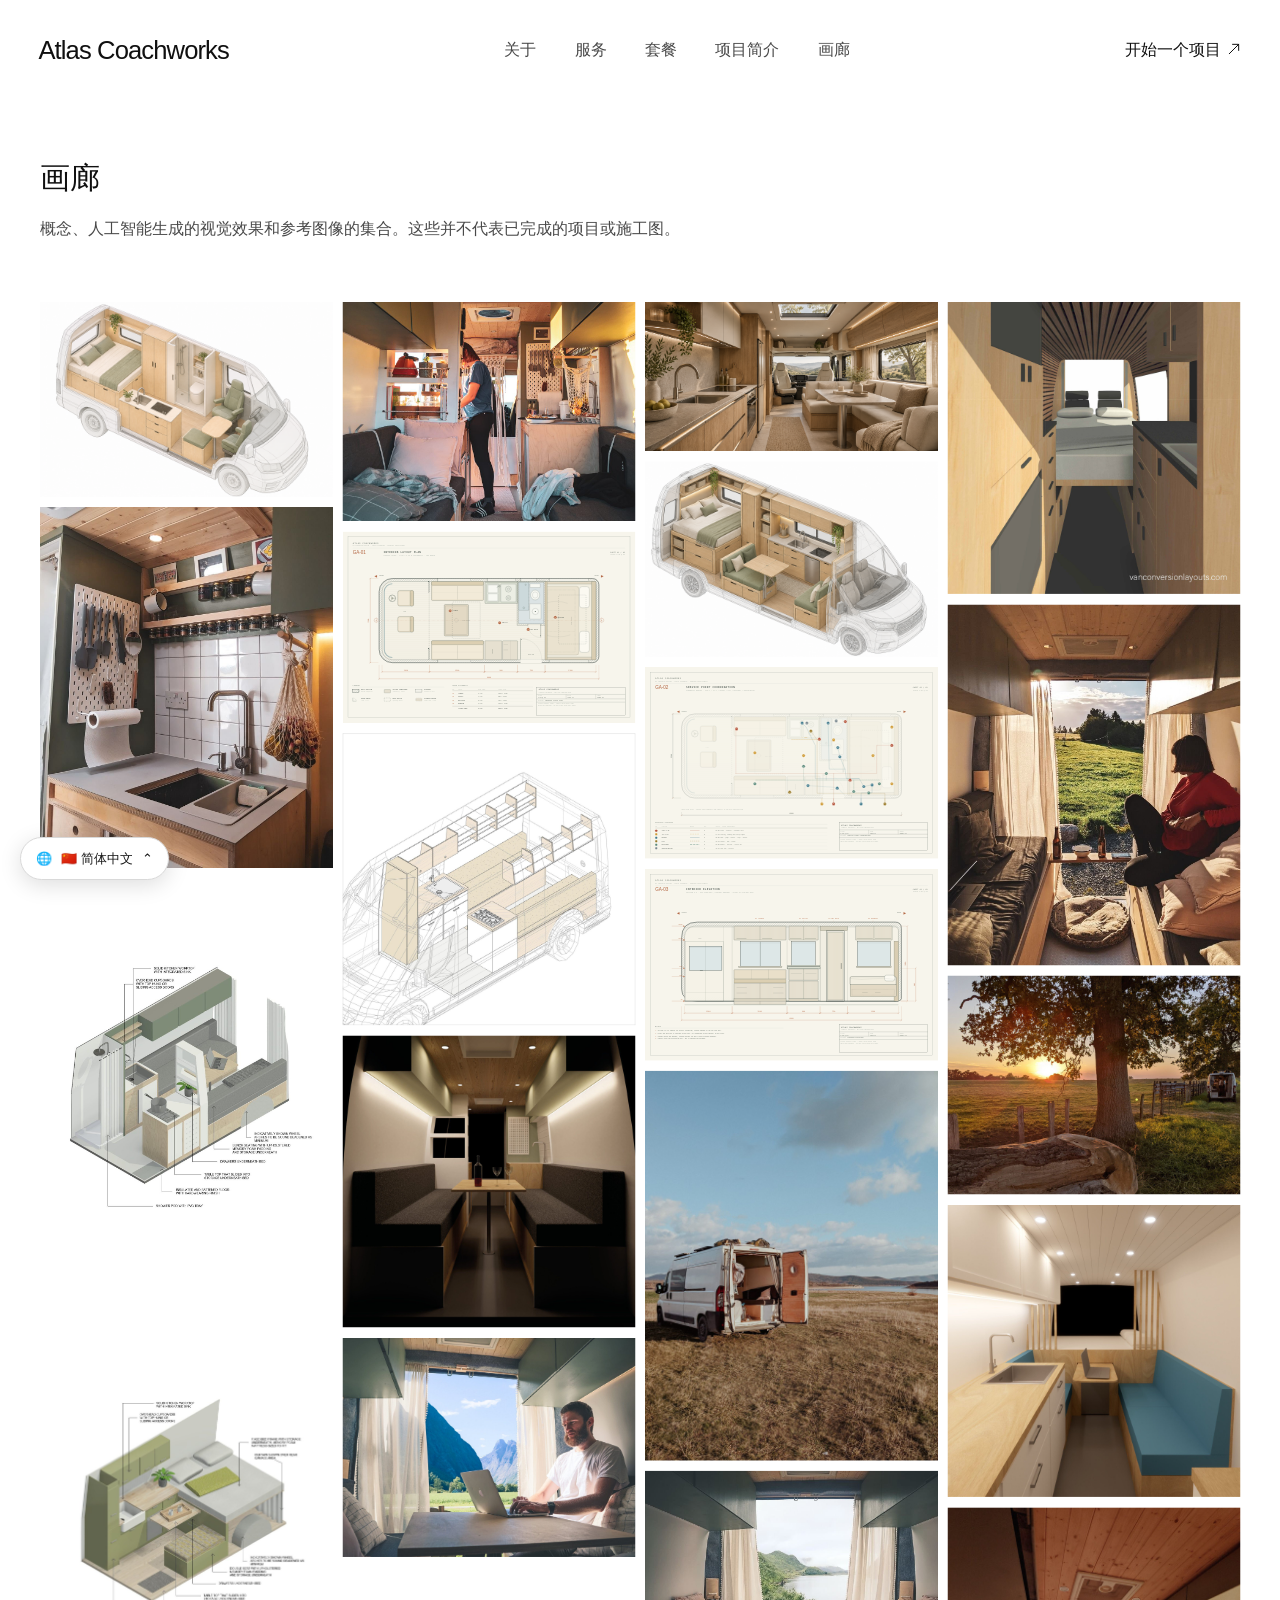
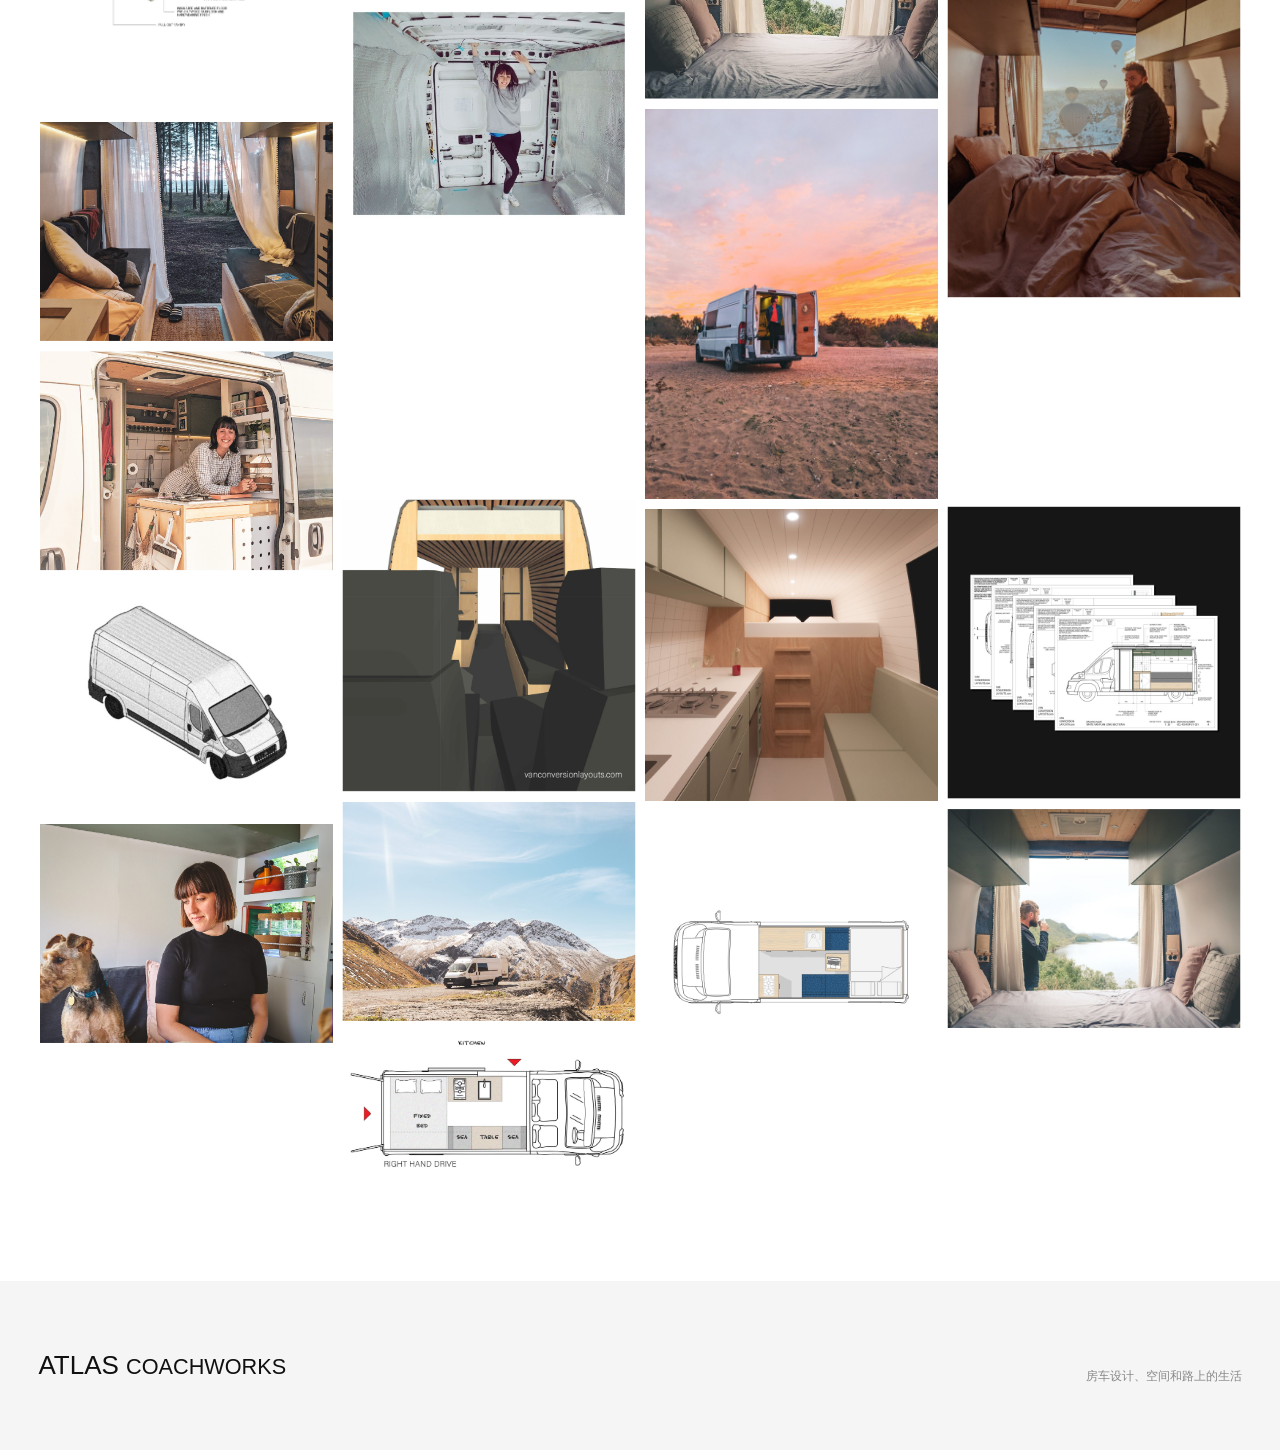
==== commit d23aee95: "feat:重画房车平面布置、点位协调与室内立面图纸" ====
--- a/public/gallery-zh.html
+++ b/public/gallery-zh.html
@@ -1,3 +1,3 @@
 <!DOCTYPE html>
 
-<html lang="zh-CN"><head><meta charset="utf-8"/><meta content="width=device-width,initial-scale=1" name="viewport"/><title>设计画廊 | Atlas Coachworks</title><link href="assets/css/reference.css?v=20261124-2" rel="stylesheet"/><link href="assets/css/gallery.css" rel="stylesheet"/><link href="assets/css/language.css?v=20261124-2" rel="stylesheet"/></head><body class="gallery-page"><header class="header"><div class="header-inner"><a class="wordmark" href="zh.html">Atlas Coachworks</a><nav aria-label="Navigation"><a href="zh.html#approach">关于</a><a href="zh.html#services">服务</a><a href="zh.html#packages">设计套餐</a><a href="zh.html#brief">需求沟通</a><a href="gallery-zh.html">设计画廊</a></nav><div class="header-actions"><a class="nav-cta" href="zh.html#brief">开始设计 <svg class="arrow-icon" width="16" height="16" aria-hidden="true" focusable="false" viewBox="0 0 24 24"><path d="M5 19 19 5M10 5h9v9"/></svg></a><button aria-expanded="false" aria-label="Menu" class="menu-toggle"><svg class="menu-icon" width="24" height="24" aria-hidden="true" focusable="false" viewBox="0 0 24 24"><path d="M3 6h18M3 12h18M3 18h18"/></svg></button></div></div><div class="mobile-nav" hidden=""><a href="zh.html#approach">关于</a><a href="zh.html#services">服务</a><a href="zh.html#packages">设计套餐</a><a href="zh.html#brief">需求沟通</a><a href="gallery-zh.html">设计画廊</a></div></header><main class="gallery-main"><div class="wrap"><div class="gallery-heading"><div><h1>设计画廊</h1><p>设计、图纸与灵感的集合。页面包含概念示意、AI 生成画面及参考图片，不代表已完成项目或施工图。</p></div></div><div class="masonry gallery-grid"><button aria-label="三维空间概念" class="gallery-item" data-caption="三维空间概念" data-image="assets/images/axonometric-concept-01.png" type="button"><img alt="三维空间概念" height="1024" loading="lazy" src="assets/images/axonometric-concept-01.png" width="1536"/><span>三维空间概念 <svg class="arrow-icon" width="16" height="16" aria-hidden="true" focusable="false" viewBox="0 0 24 24"><path d="M5 19 19 5M10 5h9v9"/></svg></span></button><button aria-label="车内生活场景" class="gallery-item" data-caption="车内生活场景" data-image="assets/images/reference/reference-00.jpg" type="button"><img alt="车内生活场景" height="768" loading="lazy" src="assets/images/reference/reference-00.jpg" width="1024"/><span>车内生活场景 <svg class="arrow-icon" width="16" height="16" aria-hidden="true" focusable="false" viewBox="0 0 24 24"><path d="M5 19 19 5M10 5h9v9"/></svg></span></button><button aria-label="室内氛围概念" class="gallery-item" data-caption="室内氛围概念" data-image="assets/images/interior-concept-v3.png" type="button"><img alt="室内氛围概念" height="897" loading="lazy" src="assets/images/interior-concept-v3.png" width="1752"/><span>室内氛围概念 <svg class="arrow-icon" width="16" height="16" aria-hidden="true" focusable="false" viewBox="0 0 24 24"><path d="M5 19 19 5M10 5h9v9"/></svg></span></button><button aria-label="室内通道效果" class="gallery-item" data-caption="室内通道效果" data-image="assets/images/reference/reference-01.jpg" type="button"><img alt="室内通道效果" height="1600" loading="lazy" src="assets/images/reference/reference-01.jpg" width="1600"/><span>室内通道效果 <svg class="arrow-icon" width="16" height="16" aria-hidden="true" focusable="false" viewBox="0 0 24 24"><path d="M5 19 19 5M10 5h9v9"/></svg></span></button><button aria-label="家具布局概念" class="gallery-item" data-caption="家具布局概念" data-image="assets/images/axonometric-concept-02.png" type="button"><img alt="家具布局概念" height="1024" loading="lazy" src="assets/images/axonometric-concept-02.png" width="1536"/><span>家具布局概念 <svg class="arrow-icon" width="16" height="16" aria-hidden="true" focusable="false" viewBox="0 0 24 24"><path d="M5 19 19 5M10 5h9v9"/></svg></span></button><button aria-label="厨房细节照片" class="gallery-item" data-caption="厨房细节照片" data-image="assets/images/reference/reference-02.jpg" type="button"><img alt="厨房细节照片" height="1333" loading="lazy" src="assets/images/reference/reference-02.jpg" width="1080"/><span>厨房细节照片 <svg class="arrow-icon" width="16" height="16" aria-hidden="true" focusable="false" viewBox="0 0 24 24"><path d="M5 19 19 5M10 5h9v9"/></svg></span></button><button aria-label="平面布局示意" class="gallery-item" data-caption="平面布局示意" data-image="assets/images/drawing-plan.svg" type="button"><img alt="平面布局示意" height="460" loading="lazy" src="assets/images/drawing-plan.svg" width="960"/><span>平面布局示意 <svg class="arrow-icon" width="16" height="16" aria-hidden="true" focusable="false" viewBox="0 0 24 24"><path d="M5 19 19 5M10 5h9v9"/></svg></span></button><button aria-label="会客与休憩空间" class="gallery-item" data-caption="会客与休憩空间" data-image="assets/images/reference/reference-03.jpg" type="button"><img alt="会客与休憩空间" height="1333" loading="lazy" src="assets/images/reference/reference-03.jpg" width="1080"/><span>会客与休憩空间 <svg class="arrow-icon" width="16" height="16" aria-hidden="true" focusable="false" viewBox="0 0 24 24"><path d="M5 19 19 5M10 5h9v9"/></svg></span></button><button aria-label="水电点位示意" class="gallery-item" data-caption="水电点位示意" data-image="assets/images/drawing-services.svg" type="button"><img alt="水电点位示意" height="460" loading="lazy" src="assets/images/drawing-services.svg" width="960"/><span>水电点位示意 <svg class="arrow-icon" width="16" height="16" aria-hidden="true" focusable="false" viewBox="0 0 24 24"><path d="M5 19 19 5M10 5h9v9"/></svg></span></button><button aria-label="车体结构与家具轴测" class="gallery-item" data-caption="车体结构与家具轴测" data-image="assets/images/reference/reference-04.jpg" type="button"><img alt="车体结构与家具轴测" height="1598" loading="lazy" src="assets/images/reference/reference-04.jpg" width="1600"/><span>车体结构与家具轴测 <svg class="arrow-icon" width="16" height="16" aria-hidden="true" focusable="false" viewBox="0 0 24 24"><path d="M5 19 19 5M10 5h9v9"/></svg></span></button><button aria-label="立面图示意" class="gallery-item" data-caption="立面图示意" data-image="assets/images/drawing-section.svg" type="button"><img alt="立面图示意" height="460" loading="lazy" src="assets/images/drawing-section.svg" width="960"/><span>立面图示意 <svg class="arrow-icon" width="16" height="16" aria-hidden="true" focusable="false" viewBox="0 0 24 24"><path d="M5 19 19 5M10 5h9v9"/></svg></span></button><button aria-label="室内空间轴测" class="gallery-item" data-caption="室内空间轴测" data-image="assets/images/reference/reference-05.jpg" type="button"><img alt="室内空间轴测" height="1600" loading="lazy" src="assets/images/reference/reference-05.jpg" width="1097"/><span>室内空间轴测 <svg class="arrow-icon" width="16" height="16" aria-hidden="true" focusable="false" viewBox="0 0 24 24"><path d="M5 19 19 5M10 5h9v9"/></svg></span></button><button aria-label="旅途风景" class="gallery-item" data-caption="旅途风景" data-image="assets/images/reference/reference-06.jpg" type="button"><img alt="旅途风景" height="1200" loading="lazy" src="assets/images/reference/reference-06.jpg" width="1600"/><span>旅途风景 <svg class="arrow-icon" width="16" height="16" aria-hidden="true" focusable="false" viewBox="0 0 24 24"><path d="M5 19 19 5M10 5h9v9"/></svg></span></button><button aria-label="车内座椅与照明" class="gallery-item" data-caption="车内座椅与照明" data-image="assets/images/reference/reference-07.jpg" type="button"><img alt="车内座椅与照明" height="1600" loading="lazy" src="assets/images/reference/reference-07.jpg" width="1600"/><span>车内座椅与照明 <svg class="arrow-icon" width="16" height="16" aria-hidden="true" focusable="false" viewBox="0 0 24 24"><path d="M5 19 19 5M10 5h9v9"/></svg></span></button><button aria-label="户外房车照片" class="gallery-item" data-caption="户外房车照片" data-image="assets/images/reference/reference-08.jpg" type="button"><img alt="户外房车照片" height="1600" loading="lazy" src="assets/images/reference/reference-08.jpg" width="1200"/><span>户外房车照片 <svg class="arrow-icon" width="16" height="16" aria-hidden="true" focusable="false" viewBox="0 0 24 24"><path d="M5 19 19 5M10 5h9v9"/></svg></span></button><button aria-label="会客与厨房效果" class="gallery-item" data-caption="会客与厨房效果" data-image="assets/images/reference/reference-09.jpg" type="button"><img alt="会客与厨房效果" height="1600" loading="lazy" src="assets/images/reference/reference-09.jpg" width="1600"/><span>会客与厨房效果 <svg class="arrow-icon" width="16" height="16" aria-hidden="true" focusable="false" viewBox="0 0 24 24"><path d="M5 19 19 5M10 5h9v9"/></svg></span></button><button aria-label="车内布局与家具" class="gallery-item" data-caption="车内布局与家具" data-image="assets/images/reference/reference-10.jpg" type="button"><img alt="车内布局与家具" height="1600" loading="lazy" src="assets/images/reference/reference-10.jpg" width="1178"/><span>车内布局与家具 <svg class="arrow-icon" width="16" height="16" aria-hidden="true" focusable="false" viewBox="0 0 24 24"><path d="M5 19 19 5M10 5h9v9"/></svg></span></button><button aria-label="车内办公场景" class="gallery-item" data-caption="车内办公场景" data-image="assets/images/reference/reference-11.jpg" type="button"><img alt="车内办公场景" height="1201" loading="lazy" src="assets/images/reference/reference-11.jpg" width="1600"/><span>车内办公场景 <svg class="arrow-icon" width="16" height="16" aria-hidden="true" focusable="false" viewBox="0 0 24 24"><path d="M5 19 19 5M10 5h9v9"/></svg></span></button><button aria-label="卧铺空间照片" class="gallery-item" data-caption="卧铺空间照片" data-image="assets/images/reference/reference-12.jpg" type="button"><img alt="卧铺空间照片" height="843" loading="lazy" src="assets/images/reference/reference-12.jpg" width="1080"/><span>卧铺空间照片 <svg class="arrow-icon" width="16" height="16" aria-hidden="true" focusable="false" viewBox="0 0 24 24"><path d="M5 19 19 5M10 5h9v9"/></svg></span></button><button aria-label="室内休憩空间" class="gallery-item" data-caption="室内休憩空间" data-image="assets/images/reference/reference-13.jpg" type="button"><img alt="室内休憩空间" height="1600" loading="lazy" src="assets/images/reference/reference-13.jpg" width="1200"/><span>室内休憩空间 <svg class="arrow-icon" width="16" height="16" aria-hidden="true" focusable="false" viewBox="0 0 24 24"><path d="M5 19 19 5M10 5h9v9"/></svg></span></button><button aria-label="改装前车体" class="gallery-item" data-caption="改装前车体" data-image="assets/images/reference/reference-14.jpg" type="button"><img alt="改装前车体" height="1080" loading="lazy" src="assets/images/reference/reference-14.jpg" width="1080"/><span>改装前车体 <svg class="arrow-icon" width="16" height="16" aria-hidden="true" focusable="false" viewBox="0 0 24 24"><path d="M5 19 19 5M10 5h9v9"/></svg></span></button><button aria-label="户外房车日落" class="gallery-item" data-caption="户外房车日落" data-image="assets/images/reference/reference-15.jpg" type="button"><img alt="户外房车日落" height="1600" loading="lazy" src="assets/images/reference/reference-15.jpg" width="1200"/><span>户外房车日落 <svg class="arrow-icon" width="16" height="16" aria-hidden="true" focusable="false" viewBox="0 0 24 24"><path d="M5 19 19 5M10 5h9v9"/></svg></span></button><button aria-label="车内休憩空间" class="gallery-item" data-caption="车内休憩空间" data-image="assets/images/reference/reference-16.jpg" type="button"><img alt="车内休憩空间" height="768" loading="lazy" src="assets/images/reference/reference-16.jpg" width="1024"/><span>车内休憩空间 <svg class="arrow-icon" width="16" height="16" aria-hidden="true" focusable="false" viewBox="0 0 24 24"><path d="M5 19 19 5M10 5h9v9"/></svg></span></button><button aria-label="户外烹饪场景" class="gallery-item" data-caption="户外烹饪场景" data-image="assets/images/reference/reference-17.jpg" type="button"><img alt="户外烹饪场景" height="768" loading="lazy" src="assets/images/reference/reference-17.jpg" width="1024"/><span>户外烹饪场景 <svg class="arrow-icon" width="16" height="16" aria-hidden="true" focusable="false" viewBox="0 0 24 24"><path d="M5 19 19 5M10 5h9v9"/></svg></span></button><button aria-label="厨房与卧铺空间" class="gallery-item" data-caption="厨房与卧铺空间" data-image="assets/images/reference/reference-18.jpg" type="button"><img alt="厨房与卧铺空间" height="1035" loading="lazy" src="assets/images/reference/reference-18.jpg" width="1600"/><span>厨房与卧铺空间 <svg class="arrow-icon" width="16" height="16" aria-hidden="true" focusable="false" viewBox="0 0 24 24"><path d="M5 19 19 5M10 5h9v9"/></svg></span></button><button aria-label="房车厨房生活" class="gallery-item" data-caption="房车厨房生活" data-image="assets/images/reference/reference-19.jpg" type="button"><img alt="房车厨房生活" height="768" loading="lazy" src="assets/images/reference/reference-19.jpg" width="1024"/><span>房车厨房生活 <svg class="arrow-icon" width="16" height="16" aria-hidden="true" focusable="false" viewBox="0 0 24 24"><path d="M5 19 19 5M10 5h9v9"/></svg></span></button><button aria-label="车内座椅布局" class="gallery-item" data-caption="车内座椅布局" data-image="assets/images/reference/reference-20.jpg" type="button"><img alt="车内座椅布局" height="1600" loading="lazy" src="assets/images/reference/reference-20.jpg" width="1600"/><span>车内座椅布局 <svg class="arrow-icon" width="16" height="16" aria-hidden="true" focusable="false" viewBox="0 0 24 24"><path d="M5 19 19 5M10 5h9v9"/></svg></span></button><button aria-label="设计图纸展示" class="gallery-item" data-caption="设计图纸展示" data-image="assets/images/reference/reference-21.jpg" type="button"><img alt="设计图纸展示" height="1600" loading="lazy" src="assets/images/reference/reference-21.jpg" width="1600"/><span>设计图纸展示 <svg class="arrow-icon" width="16" height="16" aria-hidden="true" focusable="false" viewBox="0 0 24 24"><path d="M5 19 19 5M10 5h9v9"/></svg></span></button><button aria-label="家具与厨房效果" class="gallery-item" data-caption="家具与厨房效果" data-image="assets/images/reference/reference-22.jpg" type="button"><img alt="家具与厨房效果" height="1600" loading="lazy" src="assets/images/reference/reference-22.jpg" width="1600"/><span>家具与厨房效果 <svg class="arrow-icon" width="16" height="16" aria-hidden="true" focusable="false" viewBox="0 0 24 24"><path d="M5 19 19 5M10 5h9v9"/></svg></span></button><button aria-label="车体三维线稿" class="gallery-item" data-caption="车体三维线稿" data-image="assets/images/reference/reference-23.jpg" type="button"><img alt="车体三维线稿" height="780" loading="lazy" src="assets/images/reference/reference-23.jpg" width="978"/><span>车体三维线稿 <svg class="arrow-icon" width="16" height="16" aria-hidden="true" focusable="false" viewBox="0 0 24 24"><path d="M5 19 19 5M10 5h9v9"/></svg></span></button><button aria-label="房车旅行照片" class="gallery-item" data-caption="房车旅行照片" data-image="assets/images/reference/reference-24.jpg" type="button"><img alt="房车旅行照片" height="768" loading="lazy" src="assets/images/reference/reference-24.jpg" width="1024"/><span>房车旅行照片 <svg class="arrow-icon" width="16" height="16" aria-hidden="true" focusable="false" viewBox="0 0 24 24"><path d="M5 19 19 5M10 5h9v9"/></svg></span></button><button aria-label="卧铺与窗景" class="gallery-item" data-caption="卧铺与窗景" data-image="assets/images/reference/reference-25.jpg" type="button"><img alt="卧铺与窗景" height="1201" loading="lazy" src="assets/images/reference/reference-25.jpg" width="1600"/><span>卧铺与窗景 <svg class="arrow-icon" width="16" height="16" aria-hidden="true" focusable="false" viewBox="0 0 24 24"><path d="M5 19 19 5M10 5h9v9"/></svg></span></button><button aria-label="室内平面布局" class="gallery-item" data-caption="室内平面布局" data-image="assets/images/reference/reference-26.jpg" type="button"><img alt="室内平面布局" height="1600" loading="lazy" src="assets/images/reference/reference-26.jpg" width="1600"/><span>室内平面布局 <svg class="arrow-icon" width="16" height="16" aria-hidden="true" focusable="false" viewBox="0 0 24 24"><path d="M5 19 19 5M10 5h9v9"/></svg></span></button><button aria-label="房车生活场景" class="gallery-item" data-caption="房车生活场景" data-image="assets/images/reference/reference-27.jpg" type="button"><img alt="房车生活场景" height="768" loading="lazy" src="assets/images/reference/reference-27.jpg" width="1024"/><span>房车生活场景 <svg class="arrow-icon" width="16" height="16" aria-hidden="true" focusable="false" viewBox="0 0 24 24"><path d="M5 19 19 5M10 5h9v9"/></svg></span></button><button aria-label="空间平面图" class="gallery-item" data-caption="空间平面图" data-image="assets/images/reference/reference-28.jpg" type="button"><img alt="空间平面图" height="821" loading="lazy" src="assets/images/reference/reference-28.jpg" width="1600"/><span>空间平面图 <svg class="arrow-icon" width="16" height="16" aria-hidden="true" focusable="false" viewBox="0 0 24 24"><path d="M5 19 19 5M10 5h9v9"/></svg></span></button></div></div></main><footer><div class="wrap footer-inner"><strong>ATLAS <small>COACHWORKS</small></strong><span>房车设计、空间与生活方式展示</span></div></footer><dialog class="gallery-dialog" id="galleryDialog"><button aria-label="关闭" class="dialog-close">×</button><img alt=""/><p></p></dialog><script src="assets/js/studio.js?v=20261124-2"></script><script defer="True" src="assets/js/gallery.js"></script><script src="assets/js/language.js?v=20261124-2"></script></body></html>
+<html lang="zh-CN"><head><meta charset="utf-8"/><meta content="width=device-width,initial-scale=1" name="viewport"/><title>设计画廊 | Atlas Coachworks</title><link href="assets/css/reference.css?v=20261124-2" rel="stylesheet"/><link href="assets/css/gallery.css" rel="stylesheet"/><link href="assets/css/language.css?v=20261124-2" rel="stylesheet"/></head><body class="gallery-page"><header class="header"><div class="header-inner"><a class="wordmark" href="zh.html">Atlas Coachworks</a><nav aria-label="Navigation"><a href="zh.html#approach">关于</a><a href="zh.html#services">服务</a><a href="zh.html#packages">设计套餐</a><a href="zh.html#brief">需求沟通</a><a href="gallery-zh.html">设计画廊</a></nav><div class="header-actions"><a class="nav-cta" href="zh.html#brief">开始设计 <svg class="arrow-icon" width="16" height="16" aria-hidden="true" focusable="false" viewBox="0 0 24 24"><path d="M5 19 19 5M10 5h9v9"/></svg></a><button aria-expanded="false" aria-label="Menu" class="menu-toggle"><svg class="menu-icon" width="24" height="24" aria-hidden="true" focusable="false" viewBox="0 0 24 24"><path d="M3 6h18M3 12h18M3 18h18"/></svg></button></div></div><div class="mobile-nav" hidden=""><a href="zh.html#approach">关于</a><a href="zh.html#services">服务</a><a href="zh.html#packages">设计套餐</a><a href="zh.html#brief">需求沟通</a><a href="gallery-zh.html">设计画廊</a></div></header><main class="gallery-main"><div class="wrap"><div class="gallery-heading"><div><h1>设计画廊</h1><p>设计、图纸与灵感的集合。页面包含概念示意、AI 生成画面及参考图片，不代表已完成项目或施工图。</p></div></div><div class="masonry gallery-grid"><button aria-label="三维空间概念" class="gallery-item" data-caption="三维空间概念" data-image="assets/images/axonometric-concept-01.png" type="button"><img alt="三维空间概念" height="1024" loading="lazy" src="assets/images/axonometric-concept-01.png" width="1536"/><span>三维空间概念 <svg class="arrow-icon" width="16" height="16" aria-hidden="true" focusable="false" viewBox="0 0 24 24"><path d="M5 19 19 5M10 5h9v9"/></svg></span></button><button aria-label="车内生活场景" class="gallery-item" data-caption="车内生活场景" data-image="assets/images/reference/reference-00.jpg" type="button"><img alt="车内生活场景" height="768" loading="lazy" src="assets/images/reference/reference-00.jpg" width="1024"/><span>车内生活场景 <svg class="arrow-icon" width="16" height="16" aria-hidden="true" focusable="false" viewBox="0 0 24 24"><path d="M5 19 19 5M10 5h9v9"/></svg></span></button><button aria-label="室内氛围概念" class="gallery-item" data-caption="室内氛围概念" data-image="assets/images/interior-concept-v3.png" type="button"><img alt="室内氛围概念" height="897" loading="lazy" src="assets/images/interior-concept-v3.png" width="1752"/><span>室内氛围概念 <svg class="arrow-icon" width="16" height="16" aria-hidden="true" focusable="false" viewBox="0 0 24 24"><path d="M5 19 19 5M10 5h9v9"/></svg></span></button><button aria-label="室内通道效果" class="gallery-item" data-caption="室内通道效果" data-image="assets/images/reference/reference-01.jpg" type="button"><img alt="室内通道效果" height="1600" loading="lazy" src="assets/images/reference/reference-01.jpg" width="1600"/><span>室内通道效果 <svg class="arrow-icon" width="16" height="16" aria-hidden="true" focusable="false" viewBox="0 0 24 24"><path d="M5 19 19 5M10 5h9v9"/></svg></span></button><button aria-label="家具布局概念" class="gallery-item" data-caption="家具布局概念" data-image="assets/images/axonometric-concept-02.png" type="button"><img alt="家具布局概念" height="1024" loading="lazy" src="assets/images/axonometric-concept-02.png" width="1536"/><span>家具布局概念 <svg class="arrow-icon" width="16" height="16" aria-hidden="true" focusable="false" viewBox="0 0 24 24"><path d="M5 19 19 5M10 5h9v9"/></svg></span></button><button aria-label="厨房细节照片" class="gallery-item" data-caption="厨房细节照片" data-image="assets/images/reference/reference-02.jpg" type="button"><img alt="厨房细节照片" height="1333" loading="lazy" src="assets/images/reference/reference-02.jpg" width="1080"/><span>厨房细节照片 <svg class="arrow-icon" width="16" height="16" aria-hidden="true" focusable="false" viewBox="0 0 24 24"><path d="M5 19 19 5M10 5h9v9"/></svg></span></button><button aria-label="室内平面布置图 GA-01" class="gallery-item" data-caption="室内平面布置图 GA-01（1:50）" data-image="assets/images/ga-01-layout.svg" type="button"><img alt="室内平面布置图 GA-01" height="1050" loading="lazy" src="assets/images/ga-01-layout.svg" width="1600"/><span>室内平面布置图 GA-01 <svg class="arrow-icon" width="16" height="16" aria-hidden="true" focusable="false" viewBox="0 0 24 24"><path d="M5 19 19 5M10 5h9v9"/></svg></span></button><button aria-label="会客与休憩空间" class="gallery-item" data-caption="会客与休憩空间" data-image="assets/images/reference/reference-03.jpg" type="button"><img alt="会客与休憩空间" height="1333" loading="lazy" src="assets/images/reference/reference-03.jpg" width="1080"/><span>会客与休憩空间 <svg class="arrow-icon" width="16" height="16" aria-hidden="true" focusable="false" viewBox="0 0 24 24"><path d="M5 19 19 5M10 5h9v9"/></svg></span></button><button aria-label="点位协调图 GA-02" class="gallery-item" data-caption="点位协调图 GA-02（1:50）" data-image="assets/images/ga-02-services.svg" type="button"><img alt="点位协调图 GA-02" height="1050" loading="lazy" src="assets/images/ga-02-services.svg" width="1600"/><span>点位协调图 GA-02 <svg class="arrow-icon" width="16" height="16" aria-hidden="true" focusable="false" viewBox="0 0 24 24"><path d="M5 19 19 5M10 5h9v9"/></svg></span></button><button aria-label="车体结构与家具轴测" class="gallery-item" data-caption="车体结构与家具轴测" data-image="assets/images/reference/reference-04.jpg" type="button"><img alt="车体结构与家具轴测" height="1598" loading="lazy" src="assets/images/reference/reference-04.jpg" width="1600"/><span>车体结构与家具轴测 <svg class="arrow-icon" width="16" height="16" aria-hidden="true" focusable="false" viewBox="0 0 24 24"><path d="M5 19 19 5M10 5h9v9"/></svg></span></button><button aria-label="室内立面图 GA-03" class="gallery-item" data-caption="室内立面图 GA-03 · A-A 剖视（1:50）" data-image="assets/images/ga-03-elevation.svg" type="button"><img alt="室内立面图 GA-03" height="1050" loading="lazy" src="assets/images/ga-03-elevation.svg" width="1600"/><span>室内立面图 GA-03 <svg class="arrow-icon" width="16" height="16" aria-hidden="true" focusable="false" viewBox="0 0 24 24"><path d="M5 19 19 5M10 5h9v9"/></svg></span></button><button aria-label="室内空间轴测" class="gallery-item" data-caption="室内空间轴测" data-image="assets/images/reference/reference-05.jpg" type="button"><img alt="室内空间轴测" height="1600" loading="lazy" src="assets/images/reference/reference-05.jpg" width="1097"/><span>室内空间轴测 <svg class="arrow-icon" width="16" height="16" aria-hidden="true" focusable="false" viewBox="0 0 24 24"><path d="M5 19 19 5M10 5h9v9"/></svg></span></button><button aria-label="旅途风景" class="gallery-item" data-caption="旅途风景" data-image="assets/images/reference/reference-06.jpg" type="button"><img alt="旅途风景" height="1200" loading="lazy" src="assets/images/reference/reference-06.jpg" width="1600"/><span>旅途风景 <svg class="arrow-icon" width="16" height="16" aria-hidden="true" focusable="false" viewBox="0 0 24 24"><path d="M5 19 19 5M10 5h9v9"/></svg></span></button><button aria-label="车内座椅与照明" class="gallery-item" data-caption="车内座椅与照明" data-image="assets/images/reference/reference-07.jpg" type="button"><img alt="车内座椅与照明" height="1600" loading="lazy" src="assets/images/reference/reference-07.jpg" width="1600"/><span>车内座椅与照明 <svg class="arrow-icon" width="16" height="16" aria-hidden="true" focusable="false" viewBox="0 0 24 24"><path d="M5 19 19 5M10 5h9v9"/></svg></span></button><button aria-label="户外房车照片" class="gallery-item" data-caption="户外房车照片" data-image="assets/images/reference/reference-08.jpg" type="button"><img alt="户外房车照片" height="1600" loading="lazy" src="assets/images/reference/reference-08.jpg" width="1200"/><span>户外房车照片 <svg class="arrow-icon" width="16" height="16" aria-hidden="true" focusable="false" viewBox="0 0 24 24"><path d="M5 19 19 5M10 5h9v9"/></svg></span></button><button aria-label="会客与厨房效果" class="gallery-item" data-caption="会客与厨房效果" data-image="assets/images/reference/reference-09.jpg" type="button"><img alt="会客与厨房效果" height="1600" loading="lazy" src="assets/images/reference/reference-09.jpg" width="1600"/><span>会客与厨房效果 <svg class="arrow-icon" width="16" height="16" aria-hidden="true" focusable="false" viewBox="0 0 24 24"><path d="M5 19 19 5M10 5h9v9"/></svg></span></button><button aria-label="车内布局与家具" class="gallery-item" data-caption="车内布局与家具" data-image="assets/images/reference/reference-10.jpg" type="button"><img alt="车内布局与家具" height="1600" loading="lazy" src="assets/images/reference/reference-10.jpg" width="1178"/><span>车内布局与家具 <svg class="arrow-icon" width="16" height="16" aria-hidden="true" focusable="false" viewBox="0 0 24 24"><path d="M5 19 19 5M10 5h9v9"/></svg></span></button><button aria-label="车内办公场景" class="gallery-item" data-caption="车内办公场景" data-image="assets/images/reference/reference-11.jpg" type="button"><img alt="车内办公场景" height="1201" loading="lazy" src="assets/images/reference/reference-11.jpg" width="1600"/><span>车内办公场景 <svg class="arrow-icon" width="16" height="16" aria-hidden="true" focusable="false" viewBox="0 0 24 24"><path d="M5 19 19 5M10 5h9v9"/></svg></span></button><button aria-label="卧铺空间照片" class="gallery-item" data-caption="卧铺空间照片" data-image="assets/images/reference/reference-12.jpg" type="button"><img alt="卧铺空间照片" height="843" loading="lazy" src="assets/images/reference/reference-12.jpg" width="1080"/><span>卧铺空间照片 <svg class="arrow-icon" width="16" height="16" aria-hidden="true" focusable="false" viewBox="0 0 24 24"><path d="M5 19 19 5M10 5h9v9"/></svg></span></button><button aria-label="室内休憩空间" class="gallery-item" data-caption="室内休憩空间" data-image="assets/images/reference/reference-13.jpg" type="button"><img alt="室内休憩空间" height="1600" loading="lazy" src="assets/images/reference/reference-13.jpg" width="1200"/><span>室内休憩空间 <svg class="arrow-icon" width="16" height="16" aria-hidden="true" focusable="false" viewBox="0 0 24 24"><path d="M5 19 19 5M10 5h9v9"/></svg></span></button><button aria-label="改装前车体" class="gallery-item" data-caption="改装前车体" data-image="assets/images/reference/reference-14.jpg" type="button"><img alt="改装前车体" height="1080" loading="lazy" src="assets/images/reference/reference-14.jpg" width="1080"/><span>改装前车体 <svg class="arrow-icon" width="16" height="16" aria-hidden="true" focusable="false" viewBox="0 0 24 24"><path d="M5 19 19 5M10 5h9v9"/></svg></span></button><button aria-label="户外房车日落" class="gallery-item" data-caption="户外房车日落" data-image="assets/images/reference/reference-15.jpg" type="button"><img alt="户外房车日落" height="1600" loading="lazy" src="assets/images/reference/reference-15.jpg" width="1200"/><span>户外房车日落 <svg class="arrow-icon" width="16" height="16" aria-hidden="true" focusable="false" viewBox="0 0 24 24"><path d="M5 19 19 5M10 5h9v9"/></svg></span></button><button aria-label="车内休憩空间" class="gallery-item" data-caption="车内休憩空间" data-image="assets/images/reference/reference-16.jpg" type="button"><img alt="车内休憩空间" height="768" loading="lazy" src="assets/images/reference/reference-16.jpg" width="1024"/><span>车内休憩空间 <svg class="arrow-icon" width="16" height="16" aria-hidden="true" focusable="false" viewBox="0 0 24 24"><path d="M5 19 19 5M10 5h9v9"/></svg></span></button><button aria-label="户外烹饪场景" class="gallery-item" data-caption="户外烹饪场景" data-image="assets/images/reference/reference-17.jpg" type="button"><img alt="户外烹饪场景" height="768" loading="lazy" src="assets/images/reference/reference-17.jpg" width="1024"/><span>户外烹饪场景 <svg class="arrow-icon" width="16" height="16" aria-hidden="true" focusable="false" viewBox="0 0 24 24"><path d="M5 19 19 5M10 5h9v9"/></svg></span></button><button aria-label="厨房与卧铺空间" class="gallery-item" data-caption="厨房与卧铺空间" data-image="assets/images/reference/reference-18.jpg" type="button"><img alt="厨房与卧铺空间" height="1035" loading="lazy" src="assets/images/reference/reference-18.jpg" width="1600"/><span>厨房与卧铺空间 <svg class="arrow-icon" width="16" height="16" aria-hidden="true" focusable="false" viewBox="0 0 24 24"><path d="M5 19 19 5M10 5h9v9"/></svg></span></button><button aria-label="房车厨房生活" class="gallery-item" data-caption="房车厨房生活" data-image="assets/images/reference/reference-19.jpg" type="button"><img alt="房车厨房生活" height="768" loading="lazy" src="assets/images/reference/reference-19.jpg" width="1024"/><span>房车厨房生活 <svg class="arrow-icon" width="16" height="16" aria-hidden="true" focusable="false" viewBox="0 0 24 24"><path d="M5 19 19 5M10 5h9v9"/></svg></span></button><button aria-label="车内座椅布局" class="gallery-item" data-caption="车内座椅布局" data-image="assets/images/reference/reference-20.jpg" type="button"><img alt="车内座椅布局" height="1600" loading="lazy" src="assets/images/reference/reference-20.jpg" width="1600"/><span>车内座椅布局 <svg class="arrow-icon" width="16" height="16" aria-hidden="true" focusable="false" viewBox="0 0 24 24"><path d="M5 19 19 5M10 5h9v9"/></svg></span></button><button aria-label="设计图纸展示" class="gallery-item" data-caption="设计图纸展示" data-image="assets/images/reference/reference-21.jpg" type="button"><img alt="设计图纸展示" height="1600" loading="lazy" src="assets/images/reference/reference-21.jpg" width="1600"/><span>设计图纸展示 <svg class="arrow-icon" width="16" height="16" aria-hidden="true" focusable="false" viewBox="0 0 24 24"><path d="M5 19 19 5M10 5h9v9"/></svg></span></button><button aria-label="家具与厨房效果" class="gallery-item" data-caption="家具与厨房效果" data-image="assets/images/reference/reference-22.jpg" type="button"><img alt="家具与厨房效果" height="1600" loading="lazy" src="assets/images/reference/reference-22.jpg" width="1600"/><span>家具与厨房效果 <svg class="arrow-icon" width="16" height="16" aria-hidden="true" focusable="false" viewBox="0 0 24 24"><path d="M5 19 19 5M10 5h9v9"/></svg></span></button><button aria-label="车体三维线稿" class="gallery-item" data-caption="车体三维线稿" data-image="assets/images/reference/reference-23.jpg" type="button"><img alt="车体三维线稿" height="780" loading="lazy" src="assets/images/reference/reference-23.jpg" width="978"/><span>车体三维线稿 <svg class="arrow-icon" width="16" height="16" aria-hidden="true" focusable="false" viewBox="0 0 24 24"><path d="M5 19 19 5M10 5h9v9"/></svg></span></button><button aria-label="房车旅行照片" class="gallery-item" data-caption="房车旅行照片" data-image="assets/images/reference/reference-24.jpg" type="button"><img alt="房车旅行照片" height="768" loading="lazy" src="assets/images/reference/reference-24.jpg" width="1024"/><span>房车旅行照片 <svg class="arrow-icon" width="16" height="16" aria-hidden="true" focusable="false" viewBox="0 0 24 24"><path d="M5 19 19 5M10 5h9v9"/></svg></span></button><button aria-label="卧铺与窗景" class="gallery-item" data-caption="卧铺与窗景" data-image="assets/images/reference/reference-25.jpg" type="button"><img alt="卧铺与窗景" height="1201" loading="lazy" src="assets/images/reference/reference-25.jpg" width="1600"/><span>卧铺与窗景 <svg class="arrow-icon" width="16" height="16" aria-hidden="true" focusable="false" viewBox="0 0 24 24"><path d="M5 19 19 5M10 5h9v9"/></svg></span></button><button aria-label="室内平面布局" class="gallery-item" data-caption="室内平面布局" data-image="assets/images/reference/reference-26.jpg" type="button"><img alt="室内平面布局" height="1600" loading="lazy" src="assets/images/reference/reference-26.jpg" width="1600"/><span>室内平面布局 <svg class="arrow-icon" width="16" height="16" aria-hidden="true" focusable="false" viewBox="0 0 24 24"><path d="M5 19 19 5M10 5h9v9"/></svg></span></button><button aria-label="房车生活场景" class="gallery-item" data-caption="房车生活场景" data-image="assets/images/reference/reference-27.jpg" type="button"><img alt="房车生活场景" height="768" loading="lazy" src="assets/images/reference/reference-27.jpg" width="1024"/><span>房车生活场景 <svg class="arrow-icon" width="16" height="16" aria-hidden="true" focusable="false" viewBox="0 0 24 24"><path d="M5 19 19 5M10 5h9v9"/></svg></span></button><button aria-label="空间平面图" class="gallery-item" data-caption="空间平面图" data-image="assets/images/reference/reference-28.jpg" type="button"><img alt="空间平面图" height="821" loading="lazy" src="assets/images/reference/reference-28.jpg" width="1600"/><span>空间平面图 <svg class="arrow-icon" width="16" height="16" aria-hidden="true" focusable="false" viewBox="0 0 24 24"><path d="M5 19 19 5M10 5h9v9"/></svg></span></button></div></div></main><footer><div class="wrap footer-inner"><strong>ATLAS <small>COACHWORKS</small></strong><span>房车设计、空间与生活方式展示</span></div></footer><dialog class="gallery-dialog" id="galleryDialog"><button aria-label="关闭" class="dialog-close">×</button><img alt=""/><p></p></dialog><script src="assets/js/studio.js?v=20261124-2"></script><script defer="True" src="assets/js/gallery.js"></script><script src="assets/js/language.js?v=20261124-2"></script></body></html>
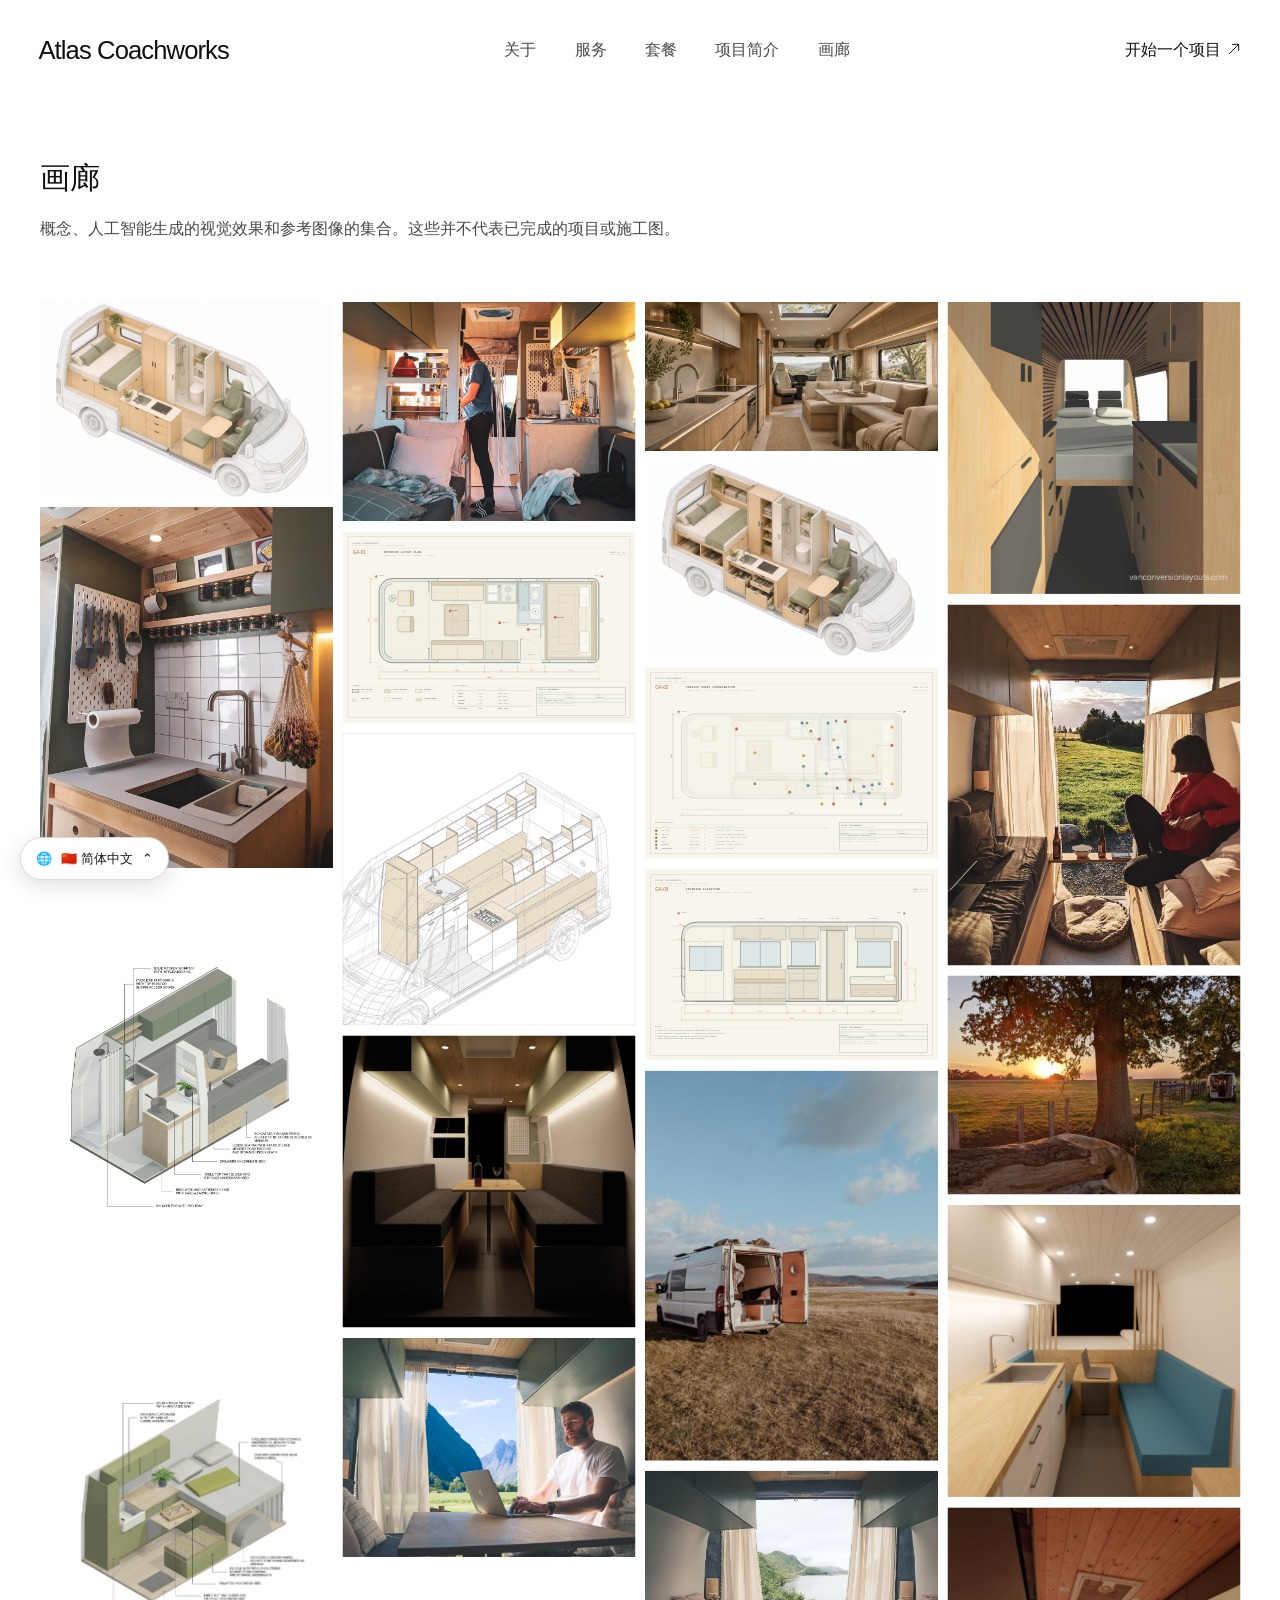
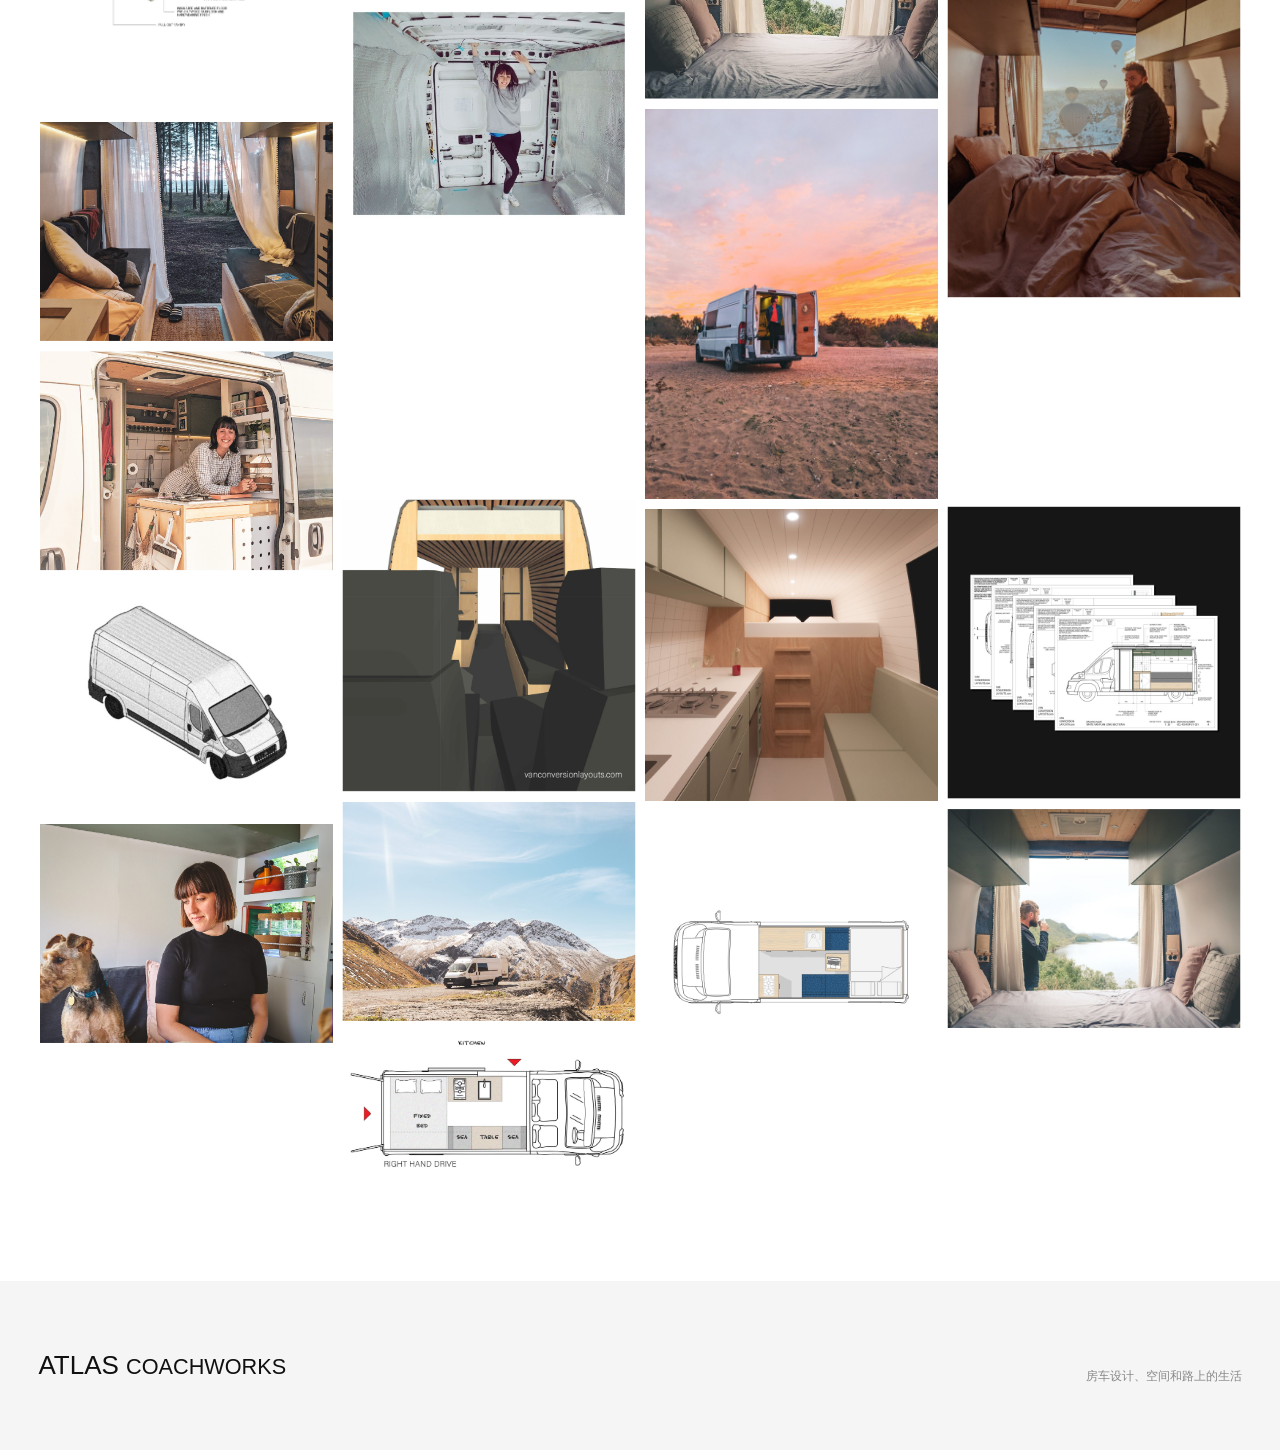
==== commit 7f5e2a4b: "feat:首页与画廊换用柜体储物轴测概念图，替换重复效果图" ====
--- a/public/gallery-zh.html
+++ b/public/gallery-zh.html
@@ -1,3 +1,3 @@
 <!DOCTYPE html>
 
-<html lang="zh-CN"><head><meta charset="utf-8"/><meta content="width=device-width,initial-scale=1" name="viewport"/><title>设计画廊 | Atlas Coachworks</title><link href="assets/css/reference.css?v=20261124-2" rel="stylesheet"/><link href="assets/css/gallery.css" rel="stylesheet"/><link href="assets/css/language.css?v=20261124-2" rel="stylesheet"/></head><body class="gallery-page"><header class="header"><div class="header-inner"><a class="wordmark" href="zh.html">Atlas Coachworks</a><nav aria-label="Navigation"><a href="zh.html#approach">关于</a><a href="zh.html#services">服务</a><a href="zh.html#packages">设计套餐</a><a href="zh.html#brief">需求沟通</a><a href="gallery-zh.html">设计画廊</a></nav><div class="header-actions"><a class="nav-cta" href="zh.html#brief">开始设计 <svg class="arrow-icon" width="16" height="16" aria-hidden="true" focusable="false" viewBox="0 0 24 24"><path d="M5 19 19 5M10 5h9v9"/></svg></a><button aria-expanded="false" aria-label="Menu" class="menu-toggle"><svg class="menu-icon" width="24" height="24" aria-hidden="true" focusable="false" viewBox="0 0 24 24"><path d="M3 6h18M3 12h18M3 18h18"/></svg></button></div></div><div class="mobile-nav" hidden=""><a href="zh.html#approach">关于</a><a href="zh.html#services">服务</a><a href="zh.html#packages">设计套餐</a><a href="zh.html#brief">需求沟通</a><a href="gallery-zh.html">设计画廊</a></div></header><main class="gallery-main"><div class="wrap"><div class="gallery-heading"><div><h1>设计画廊</h1><p>设计、图纸与灵感的集合。页面包含概念示意、AI 生成画面及参考图片，不代表已完成项目或施工图。</p></div></div><div class="masonry gallery-grid"><button aria-label="三维空间概念" class="gallery-item" data-caption="三维空间概念" data-image="assets/images/axonometric-concept-01.png" type="button"><img alt="三维空间概念" height="1024" loading="lazy" src="assets/images/axonometric-concept-01.png" width="1536"/><span>三维空间概念 <svg class="arrow-icon" width="16" height="16" aria-hidden="true" focusable="false" viewBox="0 0 24 24"><path d="M5 19 19 5M10 5h9v9"/></svg></span></button><button aria-label="车内生活场景" class="gallery-item" data-caption="车内生活场景" data-image="assets/images/reference/reference-00.jpg" type="button"><img alt="车内生活场景" height="768" loading="lazy" src="assets/images/reference/reference-00.jpg" width="1024"/><span>车内生活场景 <svg class="arrow-icon" width="16" height="16" aria-hidden="true" focusable="false" viewBox="0 0 24 24"><path d="M5 19 19 5M10 5h9v9"/></svg></span></button><button aria-label="室内氛围概念" class="gallery-item" data-caption="室内氛围概念" data-image="assets/images/interior-concept-v3.png" type="button"><img alt="室内氛围概念" height="897" loading="lazy" src="assets/images/interior-concept-v3.png" width="1752"/><span>室内氛围概念 <svg class="arrow-icon" width="16" height="16" aria-hidden="true" focusable="false" viewBox="0 0 24 24"><path d="M5 19 19 5M10 5h9v9"/></svg></span></button><button aria-label="室内通道效果" class="gallery-item" data-caption="室内通道效果" data-image="assets/images/reference/reference-01.jpg" type="button"><img alt="室内通道效果" height="1600" loading="lazy" src="assets/images/reference/reference-01.jpg" width="1600"/><span>室内通道效果 <svg class="arrow-icon" width="16" height="16" aria-hidden="true" focusable="false" viewBox="0 0 24 24"><path d="M5 19 19 5M10 5h9v9"/></svg></span></button><button aria-label="家具布局概念" class="gallery-item" data-caption="家具布局概念" data-image="assets/images/axonometric-concept-02.png" type="button"><img alt="家具布局概念" height="1024" loading="lazy" src="assets/images/axonometric-concept-02.png" width="1536"/><span>家具布局概念 <svg class="arrow-icon" width="16" height="16" aria-hidden="true" focusable="false" viewBox="0 0 24 24"><path d="M5 19 19 5M10 5h9v9"/></svg></span></button><button aria-label="厨房细节照片" class="gallery-item" data-caption="厨房细节照片" data-image="assets/images/reference/reference-02.jpg" type="button"><img alt="厨房细节照片" height="1333" loading="lazy" src="assets/images/reference/reference-02.jpg" width="1080"/><span>厨房细节照片 <svg class="arrow-icon" width="16" height="16" aria-hidden="true" focusable="false" viewBox="0 0 24 24"><path d="M5 19 19 5M10 5h9v9"/></svg></span></button><button aria-label="室内平面布置图 GA-01" class="gallery-item" data-caption="室内平面布置图 GA-01（1:50）" data-image="assets/images/ga-01-layout.svg" type="button"><img alt="室内平面布置图 GA-01" height="1050" loading="lazy" src="assets/images/ga-01-layout.svg" width="1600"/><span>室内平面布置图 GA-01 <svg class="arrow-icon" width="16" height="16" aria-hidden="true" focusable="false" viewBox="0 0 24 24"><path d="M5 19 19 5M10 5h9v9"/></svg></span></button><button aria-label="会客与休憩空间" class="gallery-item" data-caption="会客与休憩空间" data-image="assets/images/reference/reference-03.jpg" type="button"><img alt="会客与休憩空间" height="1333" loading="lazy" src="assets/images/reference/reference-03.jpg" width="1080"/><span>会客与休憩空间 <svg class="arrow-icon" width="16" height="16" aria-hidden="true" focusable="false" viewBox="0 0 24 24"><path d="M5 19 19 5M10 5h9v9"/></svg></span></button><button aria-label="点位协调图 GA-02" class="gallery-item" data-caption="点位协调图 GA-02（1:50）" data-image="assets/images/ga-02-services.svg" type="button"><img alt="点位协调图 GA-02" height="1050" loading="lazy" src="assets/images/ga-02-services.svg" width="1600"/><span>点位协调图 GA-02 <svg class="arrow-icon" width="16" height="16" aria-hidden="true" focusable="false" viewBox="0 0 24 24"><path d="M5 19 19 5M10 5h9v9"/></svg></span></button><button aria-label="车体结构与家具轴测" class="gallery-item" data-caption="车体结构与家具轴测" data-image="assets/images/reference/reference-04.jpg" type="button"><img alt="车体结构与家具轴测" height="1598" loading="lazy" src="assets/images/reference/reference-04.jpg" width="1600"/><span>车体结构与家具轴测 <svg class="arrow-icon" width="16" height="16" aria-hidden="true" focusable="false" viewBox="0 0 24 24"><path d="M5 19 19 5M10 5h9v9"/></svg></span></button><button aria-label="室内立面图 GA-03" class="gallery-item" data-caption="室内立面图 GA-03 · A-A 剖视（1:50）" data-image="assets/images/ga-03-elevation.svg" type="button"><img alt="室内立面图 GA-03" height="1050" loading="lazy" src="assets/images/ga-03-elevation.svg" width="1600"/><span>室内立面图 GA-03 <svg class="arrow-icon" width="16" height="16" aria-hidden="true" focusable="false" viewBox="0 0 24 24"><path d="M5 19 19 5M10 5h9v9"/></svg></span></button><button aria-label="室内空间轴测" class="gallery-item" data-caption="室内空间轴测" data-image="assets/images/reference/reference-05.jpg" type="button"><img alt="室内空间轴测" height="1600" loading="lazy" src="assets/images/reference/reference-05.jpg" width="1097"/><span>室内空间轴测 <svg class="arrow-icon" width="16" height="16" aria-hidden="true" focusable="false" viewBox="0 0 24 24"><path d="M5 19 19 5M10 5h9v9"/></svg></span></button><button aria-label="旅途风景" class="gallery-item" data-caption="旅途风景" data-image="assets/images/reference/reference-06.jpg" type="button"><img alt="旅途风景" height="1200" loading="lazy" src="assets/images/reference/reference-06.jpg" width="1600"/><span>旅途风景 <svg class="arrow-icon" width="16" height="16" aria-hidden="true" focusable="false" viewBox="0 0 24 24"><path d="M5 19 19 5M10 5h9v9"/></svg></span></button><button aria-label="车内座椅与照明" class="gallery-item" data-caption="车内座椅与照明" data-image="assets/images/reference/reference-07.jpg" type="button"><img alt="车内座椅与照明" height="1600" loading="lazy" src="assets/images/reference/reference-07.jpg" width="1600"/><span>车内座椅与照明 <svg class="arrow-icon" width="16" height="16" aria-hidden="true" focusable="false" viewBox="0 0 24 24"><path d="M5 19 19 5M10 5h9v9"/></svg></span></button><button aria-label="户外房车照片" class="gallery-item" data-caption="户外房车照片" data-image="assets/images/reference/reference-08.jpg" type="button"><img alt="户外房车照片" height="1600" loading="lazy" src="assets/images/reference/reference-08.jpg" width="1200"/><span>户外房车照片 <svg class="arrow-icon" width="16" height="16" aria-hidden="true" focusable="false" viewBox="0 0 24 24"><path d="M5 19 19 5M10 5h9v9"/></svg></span></button><button aria-label="会客与厨房效果" class="gallery-item" data-caption="会客与厨房效果" data-image="assets/images/reference/reference-09.jpg" type="button"><img alt="会客与厨房效果" height="1600" loading="lazy" src="assets/images/reference/reference-09.jpg" width="1600"/><span>会客与厨房效果 <svg class="arrow-icon" width="16" height="16" aria-hidden="true" focusable="false" viewBox="0 0 24 24"><path d="M5 19 19 5M10 5h9v9"/></svg></span></button><button aria-label="车内布局与家具" class="gallery-item" data-caption="车内布局与家具" data-image="assets/images/reference/reference-10.jpg" type="button"><img alt="车内布局与家具" height="1600" loading="lazy" src="assets/images/reference/reference-10.jpg" width="1178"/><span>车内布局与家具 <svg class="arrow-icon" width="16" height="16" aria-hidden="true" focusable="false" viewBox="0 0 24 24"><path d="M5 19 19 5M10 5h9v9"/></svg></span></button><button aria-label="车内办公场景" class="gallery-item" data-caption="车内办公场景" data-image="assets/images/reference/reference-11.jpg" type="button"><img alt="车内办公场景" height="1201" loading="lazy" src="assets/images/reference/reference-11.jpg" width="1600"/><span>车内办公场景 <svg class="arrow-icon" width="16" height="16" aria-hidden="true" focusable="false" viewBox="0 0 24 24"><path d="M5 19 19 5M10 5h9v9"/></svg></span></button><button aria-label="卧铺空间照片" class="gallery-item" data-caption="卧铺空间照片" data-image="assets/images/reference/reference-12.jpg" type="button"><img alt="卧铺空间照片" height="843" loading="lazy" src="assets/images/reference/reference-12.jpg" width="1080"/><span>卧铺空间照片 <svg class="arrow-icon" width="16" height="16" aria-hidden="true" focusable="false" viewBox="0 0 24 24"><path d="M5 19 19 5M10 5h9v9"/></svg></span></button><button aria-label="室内休憩空间" class="gallery-item" data-caption="室内休憩空间" data-image="assets/images/reference/reference-13.jpg" type="button"><img alt="室内休憩空间" height="1600" loading="lazy" src="assets/images/reference/reference-13.jpg" width="1200"/><span>室内休憩空间 <svg class="arrow-icon" width="16" height="16" aria-hidden="true" focusable="false" viewBox="0 0 24 24"><path d="M5 19 19 5M10 5h9v9"/></svg></span></button><button aria-label="改装前车体" class="gallery-item" data-caption="改装前车体" data-image="assets/images/reference/reference-14.jpg" type="button"><img alt="改装前车体" height="1080" loading="lazy" src="assets/images/reference/reference-14.jpg" width="1080"/><span>改装前车体 <svg class="arrow-icon" width="16" height="16" aria-hidden="true" focusable="false" viewBox="0 0 24 24"><path d="M5 19 19 5M10 5h9v9"/></svg></span></button><button aria-label="户外房车日落" class="gallery-item" data-caption="户外房车日落" data-image="assets/images/reference/reference-15.jpg" type="button"><img alt="户外房车日落" height="1600" loading="lazy" src="assets/images/reference/reference-15.jpg" width="1200"/><span>户外房车日落 <svg class="arrow-icon" width="16" height="16" aria-hidden="true" focusable="false" viewBox="0 0 24 24"><path d="M5 19 19 5M10 5h9v9"/></svg></span></button><button aria-label="车内休憩空间" class="gallery-item" data-caption="车内休憩空间" data-image="assets/images/reference/reference-16.jpg" type="button"><img alt="车内休憩空间" height="768" loading="lazy" src="assets/images/reference/reference-16.jpg" width="1024"/><span>车内休憩空间 <svg class="arrow-icon" width="16" height="16" aria-hidden="true" focusable="false" viewBox="0 0 24 24"><path d="M5 19 19 5M10 5h9v9"/></svg></span></button><button aria-label="户外烹饪场景" class="gallery-item" data-caption="户外烹饪场景" data-image="assets/images/reference/reference-17.jpg" type="button"><img alt="户外烹饪场景" height="768" loading="lazy" src="assets/images/reference/reference-17.jpg" width="1024"/><span>户外烹饪场景 <svg class="arrow-icon" width="16" height="16" aria-hidden="true" focusable="false" viewBox="0 0 24 24"><path d="M5 19 19 5M10 5h9v9"/></svg></span></button><button aria-label="厨房与卧铺空间" class="gallery-item" data-caption="厨房与卧铺空间" data-image="assets/images/reference/reference-18.jpg" type="button"><img alt="厨房与卧铺空间" height="1035" loading="lazy" src="assets/images/reference/reference-18.jpg" width="1600"/><span>厨房与卧铺空间 <svg class="arrow-icon" width="16" height="16" aria-hidden="true" focusable="false" viewBox="0 0 24 24"><path d="M5 19 19 5M10 5h9v9"/></svg></span></button><button aria-label="房车厨房生活" class="gallery-item" data-caption="房车厨房生活" data-image="assets/images/reference/reference-19.jpg" type="button"><img alt="房车厨房生活" height="768" loading="lazy" src="assets/images/reference/reference-19.jpg" width="1024"/><span>房车厨房生活 <svg class="arrow-icon" width="16" height="16" aria-hidden="true" focusable="false" viewBox="0 0 24 24"><path d="M5 19 19 5M10 5h9v9"/></svg></span></button><button aria-label="车内座椅布局" class="gallery-item" data-caption="车内座椅布局" data-image="assets/images/reference/reference-20.jpg" type="button"><img alt="车内座椅布局" height="1600" loading="lazy" src="assets/images/reference/reference-20.jpg" width="1600"/><span>车内座椅布局 <svg class="arrow-icon" width="16" height="16" aria-hidden="true" focusable="false" viewBox="0 0 24 24"><path d="M5 19 19 5M10 5h9v9"/></svg></span></button><button aria-label="设计图纸展示" class="gallery-item" data-caption="设计图纸展示" data-image="assets/images/reference/reference-21.jpg" type="button"><img alt="设计图纸展示" height="1600" loading="lazy" src="assets/images/reference/reference-21.jpg" width="1600"/><span>设计图纸展示 <svg class="arrow-icon" width="16" height="16" aria-hidden="true" focusable="false" viewBox="0 0 24 24"><path d="M5 19 19 5M10 5h9v9"/></svg></span></button><button aria-label="家具与厨房效果" class="gallery-item" data-caption="家具与厨房效果" data-image="assets/images/reference/reference-22.jpg" type="button"><img alt="家具与厨房效果" height="1600" loading="lazy" src="assets/images/reference/reference-22.jpg" width="1600"/><span>家具与厨房效果 <svg class="arrow-icon" width="16" height="16" aria-hidden="true" focusable="false" viewBox="0 0 24 24"><path d="M5 19 19 5M10 5h9v9"/></svg></span></button><button aria-label="车体三维线稿" class="gallery-item" data-caption="车体三维线稿" data-image="assets/images/reference/reference-23.jpg" type="button"><img alt="车体三维线稿" height="780" loading="lazy" src="assets/images/reference/reference-23.jpg" width="978"/><span>车体三维线稿 <svg class="arrow-icon" width="16" height="16" aria-hidden="true" focusable="false" viewBox="0 0 24 24"><path d="M5 19 19 5M10 5h9v9"/></svg></span></button><button aria-label="房车旅行照片" class="gallery-item" data-caption="房车旅行照片" data-image="assets/images/reference/reference-24.jpg" type="button"><img alt="房车旅行照片" height="768" loading="lazy" src="assets/images/reference/reference-24.jpg" width="1024"/><span>房车旅行照片 <svg class="arrow-icon" width="16" height="16" aria-hidden="true" focusable="false" viewBox="0 0 24 24"><path d="M5 19 19 5M10 5h9v9"/></svg></span></button><button aria-label="卧铺与窗景" class="gallery-item" data-caption="卧铺与窗景" data-image="assets/images/reference/reference-25.jpg" type="button"><img alt="卧铺与窗景" height="1201" loading="lazy" src="assets/images/reference/reference-25.jpg" width="1600"/><span>卧铺与窗景 <svg class="arrow-icon" width="16" height="16" aria-hidden="true" focusable="false" viewBox="0 0 24 24"><path d="M5 19 19 5M10 5h9v9"/></svg></span></button><button aria-label="室内平面布局" class="gallery-item" data-caption="室内平面布局" data-image="assets/images/reference/reference-26.jpg" type="button"><img alt="室内平面布局" height="1600" loading="lazy" src="assets/images/reference/reference-26.jpg" width="1600"/><span>室内平面布局 <svg class="arrow-icon" width="16" height="16" aria-hidden="true" focusable="false" viewBox="0 0 24 24"><path d="M5 19 19 5M10 5h9v9"/></svg></span></button><button aria-label="房车生活场景" class="gallery-item" data-caption="房车生活场景" data-image="assets/images/reference/reference-27.jpg" type="button"><img alt="房车生活场景" height="768" loading="lazy" src="assets/images/reference/reference-27.jpg" width="1024"/><span>房车生活场景 <svg class="arrow-icon" width="16" height="16" aria-hidden="true" focusable="false" viewBox="0 0 24 24"><path d="M5 19 19 5M10 5h9v9"/></svg></span></button><button aria-label="空间平面图" class="gallery-item" data-caption="空间平面图" data-image="assets/images/reference/reference-28.jpg" type="button"><img alt="空间平面图" height="821" loading="lazy" src="assets/images/reference/reference-28.jpg" width="1600"/><span>空间平面图 <svg class="arrow-icon" width="16" height="16" aria-hidden="true" focusable="false" viewBox="0 0 24 24"><path d="M5 19 19 5M10 5h9v9"/></svg></span></button></div></div></main><footer><div class="wrap footer-inner"><strong>ATLAS <small>COACHWORKS</small></strong><span>房车设计、空间与生活方式展示</span></div></footer><dialog class="gallery-dialog" id="galleryDialog"><button aria-label="关闭" class="dialog-close">×</button><img alt=""/><p></p></dialog><script src="assets/js/studio.js?v=20261124-2"></script><script defer="True" src="assets/js/gallery.js"></script><script src="assets/js/language.js?v=20261124-2"></script></body></html>
+<html lang="zh-CN"><head><meta charset="utf-8"/><meta content="width=device-width,initial-scale=1" name="viewport"/><title>设计画廊 | Atlas Coachworks</title><link href="assets/css/reference.css?v=20261124-2" rel="stylesheet"/><link href="assets/css/gallery.css" rel="stylesheet"/><link href="assets/css/language.css?v=20261124-2" rel="stylesheet"/></head><body class="gallery-page"><header class="header"><div class="header-inner"><a class="wordmark" href="zh.html">Atlas Coachworks</a><nav aria-label="Navigation"><a href="zh.html#approach">关于</a><a href="zh.html#services">服务</a><a href="zh.html#packages">设计套餐</a><a href="zh.html#brief">需求沟通</a><a href="gallery-zh.html">设计画廊</a></nav><div class="header-actions"><a class="nav-cta" href="zh.html#brief">开始设计 <svg class="arrow-icon" width="16" height="16" aria-hidden="true" focusable="false" viewBox="0 0 24 24"><path d="M5 19 19 5M10 5h9v9"/></svg></a><button aria-expanded="false" aria-label="Menu" class="menu-toggle"><svg class="menu-icon" width="24" height="24" aria-hidden="true" focusable="false" viewBox="0 0 24 24"><path d="M3 6h18M3 12h18M3 18h18"/></svg></button></div></div><div class="mobile-nav" hidden=""><a href="zh.html#approach">关于</a><a href="zh.html#services">服务</a><a href="zh.html#packages">设计套餐</a><a href="zh.html#brief">需求沟通</a><a href="gallery-zh.html">设计画廊</a></div></header><main class="gallery-main"><div class="wrap"><div class="gallery-heading"><div><h1>设计画廊</h1><p>设计、图纸与灵感的集合。页面包含概念示意、AI 生成画面及参考图片，不代表已完成项目或施工图。</p></div></div><div class="masonry gallery-grid"><button aria-label="三维空间概念" class="gallery-item" data-caption="三维空间概念" data-image="assets/images/axonometric-concept-01.png" type="button"><img alt="三维空间概念" height="1024" loading="lazy" src="assets/images/axonometric-concept-01.png" width="1536"/><span>三维空间概念 <svg class="arrow-icon" width="16" height="16" aria-hidden="true" focusable="false" viewBox="0 0 24 24"><path d="M5 19 19 5M10 5h9v9"/></svg></span></button><button aria-label="车内生活场景" class="gallery-item" data-caption="车内生活场景" data-image="assets/images/reference/reference-00.jpg" type="button"><img alt="车内生活场景" height="768" loading="lazy" src="assets/images/reference/reference-00.jpg" width="1024"/><span>车内生活场景 <svg class="arrow-icon" width="16" height="16" aria-hidden="true" focusable="false" viewBox="0 0 24 24"><path d="M5 19 19 5M10 5h9v9"/></svg></span></button><button aria-label="室内氛围概念" class="gallery-item" data-caption="室内氛围概念" data-image="assets/images/interior-concept-v3.png" type="button"><img alt="室内氛围概念" height="897" loading="lazy" src="assets/images/interior-concept-v3.png" width="1752"/><span>室内氛围概念 <svg class="arrow-icon" width="16" height="16" aria-hidden="true" focusable="false" viewBox="0 0 24 24"><path d="M5 19 19 5M10 5h9v9"/></svg></span></button><button aria-label="室内通道效果" class="gallery-item" data-caption="室内通道效果" data-image="assets/images/reference/reference-01.jpg" type="button"><img alt="室内通道效果" height="1600" loading="lazy" src="assets/images/reference/reference-01.jpg" width="1600"/><span>室内通道效果 <svg class="arrow-icon" width="16" height="16" aria-hidden="true" focusable="false" viewBox="0 0 24 24"><path d="M5 19 19 5M10 5h9v9"/></svg></span></button><button aria-label="柜体与储物概念" class="gallery-item" data-caption="柜体与储物概念" data-image="assets/images/axonometric-storage-concept.png" type="button"><img alt="柜体与储物概念" height="1024" loading="lazy" src="assets/images/axonometric-storage-concept.png" width="1536"/><span>柜体与储物概念 <svg class="arrow-icon" width="16" height="16" aria-hidden="true" focusable="false" viewBox="0 0 24 24"><path d="M5 19 19 5M10 5h9v9"/></svg></span></button><button aria-label="厨房细节照片" class="gallery-item" data-caption="厨房细节照片" data-image="assets/images/reference/reference-02.jpg" type="button"><img alt="厨房细节照片" height="1333" loading="lazy" src="assets/images/reference/reference-02.jpg" width="1080"/><span>厨房细节照片 <svg class="arrow-icon" width="16" height="16" aria-hidden="true" focusable="false" viewBox="0 0 24 24"><path d="M5 19 19 5M10 5h9v9"/></svg></span></button><button aria-label="室内平面布置图 GA-01" class="gallery-item" data-caption="室内平面布置图 GA-01（1:50）" data-image="assets/images/ga-01-layout.svg" type="button"><img alt="室内平面布置图 GA-01" height="1050" loading="lazy" src="assets/images/ga-01-layout.svg" width="1600"/><span>室内平面布置图 GA-01 <svg class="arrow-icon" width="16" height="16" aria-hidden="true" focusable="false" viewBox="0 0 24 24"><path d="M5 19 19 5M10 5h9v9"/></svg></span></button><button aria-label="会客与休憩空间" class="gallery-item" data-caption="会客与休憩空间" data-image="assets/images/reference/reference-03.jpg" type="button"><img alt="会客与休憩空间" height="1333" loading="lazy" src="assets/images/reference/reference-03.jpg" width="1080"/><span>会客与休憩空间 <svg class="arrow-icon" width="16" height="16" aria-hidden="true" focusable="false" viewBox="0 0 24 24"><path d="M5 19 19 5M10 5h9v9"/></svg></span></button><button aria-label="点位协调图 GA-02" class="gallery-item" data-caption="点位协调图 GA-02（1:50）" data-image="assets/images/ga-02-services.svg" type="button"><img alt="点位协调图 GA-02" height="1050" loading="lazy" src="assets/images/ga-02-services.svg" width="1600"/><span>点位协调图 GA-02 <svg class="arrow-icon" width="16" height="16" aria-hidden="true" focusable="false" viewBox="0 0 24 24"><path d="M5 19 19 5M10 5h9v9"/></svg></span></button><button aria-label="车体结构与家具轴测" class="gallery-item" data-caption="车体结构与家具轴测" data-image="assets/images/reference/reference-04.jpg" type="button"><img alt="车体结构与家具轴测" height="1598" loading="lazy" src="assets/images/reference/reference-04.jpg" width="1600"/><span>车体结构与家具轴测 <svg class="arrow-icon" width="16" height="16" aria-hidden="true" focusable="false" viewBox="0 0 24 24"><path d="M5 19 19 5M10 5h9v9"/></svg></span></button><button aria-label="室内立面图 GA-03" class="gallery-item" data-caption="室内立面图 GA-03 · A-A 剖视（1:50）" data-image="assets/images/ga-03-elevation.svg" type="button"><img alt="室内立面图 GA-03" height="1050" loading="lazy" src="assets/images/ga-03-elevation.svg" width="1600"/><span>室内立面图 GA-03 <svg class="arrow-icon" width="16" height="16" aria-hidden="true" focusable="false" viewBox="0 0 24 24"><path d="M5 19 19 5M10 5h9v9"/></svg></span></button><button aria-label="室内空间轴测" class="gallery-item" data-caption="室内空间轴测" data-image="assets/images/reference/reference-05.jpg" type="button"><img alt="室内空间轴测" height="1600" loading="lazy" src="assets/images/reference/reference-05.jpg" width="1097"/><span>室内空间轴测 <svg class="arrow-icon" width="16" height="16" aria-hidden="true" focusable="false" viewBox="0 0 24 24"><path d="M5 19 19 5M10 5h9v9"/></svg></span></button><button aria-label="旅途风景" class="gallery-item" data-caption="旅途风景" data-image="assets/images/reference/reference-06.jpg" type="button"><img alt="旅途风景" height="1200" loading="lazy" src="assets/images/reference/reference-06.jpg" width="1600"/><span>旅途风景 <svg class="arrow-icon" width="16" height="16" aria-hidden="true" focusable="false" viewBox="0 0 24 24"><path d="M5 19 19 5M10 5h9v9"/></svg></span></button><button aria-label="车内座椅与照明" class="gallery-item" data-caption="车内座椅与照明" data-image="assets/images/reference/reference-07.jpg" type="button"><img alt="车内座椅与照明" height="1600" loading="lazy" src="assets/images/reference/reference-07.jpg" width="1600"/><span>车内座椅与照明 <svg class="arrow-icon" width="16" height="16" aria-hidden="true" focusable="false" viewBox="0 0 24 24"><path d="M5 19 19 5M10 5h9v9"/></svg></span></button><button aria-label="户外房车照片" class="gallery-item" data-caption="户外房车照片" data-image="assets/images/reference/reference-08.jpg" type="button"><img alt="户外房车照片" height="1600" loading="lazy" src="assets/images/reference/reference-08.jpg" width="1200"/><span>户外房车照片 <svg class="arrow-icon" width="16" height="16" aria-hidden="true" focusable="false" viewBox="0 0 24 24"><path d="M5 19 19 5M10 5h9v9"/></svg></span></button><button aria-label="会客与厨房效果" class="gallery-item" data-caption="会客与厨房效果" data-image="assets/images/reference/reference-09.jpg" type="button"><img alt="会客与厨房效果" height="1600" loading="lazy" src="assets/images/reference/reference-09.jpg" width="1600"/><span>会客与厨房效果 <svg class="arrow-icon" width="16" height="16" aria-hidden="true" focusable="false" viewBox="0 0 24 24"><path d="M5 19 19 5M10 5h9v9"/></svg></span></button><button aria-label="车内布局与家具" class="gallery-item" data-caption="车内布局与家具" data-image="assets/images/reference/reference-10.jpg" type="button"><img alt="车内布局与家具" height="1600" loading="lazy" src="assets/images/reference/reference-10.jpg" width="1178"/><span>车内布局与家具 <svg class="arrow-icon" width="16" height="16" aria-hidden="true" focusable="false" viewBox="0 0 24 24"><path d="M5 19 19 5M10 5h9v9"/></svg></span></button><button aria-label="车内办公场景" class="gallery-item" data-caption="车内办公场景" data-image="assets/images/reference/reference-11.jpg" type="button"><img alt="车内办公场景" height="1201" loading="lazy" src="assets/images/reference/reference-11.jpg" width="1600"/><span>车内办公场景 <svg class="arrow-icon" width="16" height="16" aria-hidden="true" focusable="false" viewBox="0 0 24 24"><path d="M5 19 19 5M10 5h9v9"/></svg></span></button><button aria-label="卧铺空间照片" class="gallery-item" data-caption="卧铺空间照片" data-image="assets/images/reference/reference-12.jpg" type="button"><img alt="卧铺空间照片" height="843" loading="lazy" src="assets/images/reference/reference-12.jpg" width="1080"/><span>卧铺空间照片 <svg class="arrow-icon" width="16" height="16" aria-hidden="true" focusable="false" viewBox="0 0 24 24"><path d="M5 19 19 5M10 5h9v9"/></svg></span></button><button aria-label="室内休憩空间" class="gallery-item" data-caption="室内休憩空间" data-image="assets/images/reference/reference-13.jpg" type="button"><img alt="室内休憩空间" height="1600" loading="lazy" src="assets/images/reference/reference-13.jpg" width="1200"/><span>室内休憩空间 <svg class="arrow-icon" width="16" height="16" aria-hidden="true" focusable="false" viewBox="0 0 24 24"><path d="M5 19 19 5M10 5h9v9"/></svg></span></button><button aria-label="改装前车体" class="gallery-item" data-caption="改装前车体" data-image="assets/images/reference/reference-14.jpg" type="button"><img alt="改装前车体" height="1080" loading="lazy" src="assets/images/reference/reference-14.jpg" width="1080"/><span>改装前车体 <svg class="arrow-icon" width="16" height="16" aria-hidden="true" focusable="false" viewBox="0 0 24 24"><path d="M5 19 19 5M10 5h9v9"/></svg></span></button><button aria-label="户外房车日落" class="gallery-item" data-caption="户外房车日落" data-image="assets/images/reference/reference-15.jpg" type="button"><img alt="户外房车日落" height="1600" loading="lazy" src="assets/images/reference/reference-15.jpg" width="1200"/><span>户外房车日落 <svg class="arrow-icon" width="16" height="16" aria-hidden="true" focusable="false" viewBox="0 0 24 24"><path d="M5 19 19 5M10 5h9v9"/></svg></span></button><button aria-label="车内休憩空间" class="gallery-item" data-caption="车内休憩空间" data-image="assets/images/reference/reference-16.jpg" type="button"><img alt="车内休憩空间" height="768" loading="lazy" src="assets/images/reference/reference-16.jpg" width="1024"/><span>车内休憩空间 <svg class="arrow-icon" width="16" height="16" aria-hidden="true" focusable="false" viewBox="0 0 24 24"><path d="M5 19 19 5M10 5h9v9"/></svg></span></button><button aria-label="户外烹饪场景" class="gallery-item" data-caption="户外烹饪场景" data-image="assets/images/reference/reference-17.jpg" type="button"><img alt="户外烹饪场景" height="768" loading="lazy" src="assets/images/reference/reference-17.jpg" width="1024"/><span>户外烹饪场景 <svg class="arrow-icon" width="16" height="16" aria-hidden="true" focusable="false" viewBox="0 0 24 24"><path d="M5 19 19 5M10 5h9v9"/></svg></span></button><button aria-label="厨房与卧铺空间" class="gallery-item" data-caption="厨房与卧铺空间" data-image="assets/images/reference/reference-18.jpg" type="button"><img alt="厨房与卧铺空间" height="1035" loading="lazy" src="assets/images/reference/reference-18.jpg" width="1600"/><span>厨房与卧铺空间 <svg class="arrow-icon" width="16" height="16" aria-hidden="true" focusable="false" viewBox="0 0 24 24"><path d="M5 19 19 5M10 5h9v9"/></svg></span></button><button aria-label="房车厨房生活" class="gallery-item" data-caption="房车厨房生活" data-image="assets/images/reference/reference-19.jpg" type="button"><img alt="房车厨房生活" height="768" loading="lazy" src="assets/images/reference/reference-19.jpg" width="1024"/><span>房车厨房生活 <svg class="arrow-icon" width="16" height="16" aria-hidden="true" focusable="false" viewBox="0 0 24 24"><path d="M5 19 19 5M10 5h9v9"/></svg></span></button><button aria-label="车内座椅布局" class="gallery-item" data-caption="车内座椅布局" data-image="assets/images/reference/reference-20.jpg" type="button"><img alt="车内座椅布局" height="1600" loading="lazy" src="assets/images/reference/reference-20.jpg" width="1600"/><span>车内座椅布局 <svg class="arrow-icon" width="16" height="16" aria-hidden="true" focusable="false" viewBox="0 0 24 24"><path d="M5 19 19 5M10 5h9v9"/></svg></span></button><button aria-label="设计图纸展示" class="gallery-item" data-caption="设计图纸展示" data-image="assets/images/reference/reference-21.jpg" type="button"><img alt="设计图纸展示" height="1600" loading="lazy" src="assets/images/reference/reference-21.jpg" width="1600"/><span>设计图纸展示 <svg class="arrow-icon" width="16" height="16" aria-hidden="true" focusable="false" viewBox="0 0 24 24"><path d="M5 19 19 5M10 5h9v9"/></svg></span></button><button aria-label="家具与厨房效果" class="gallery-item" data-caption="家具与厨房效果" data-image="assets/images/reference/reference-22.jpg" type="button"><img alt="家具与厨房效果" height="1600" loading="lazy" src="assets/images/reference/reference-22.jpg" width="1600"/><span>家具与厨房效果 <svg class="arrow-icon" width="16" height="16" aria-hidden="true" focusable="false" viewBox="0 0 24 24"><path d="M5 19 19 5M10 5h9v9"/></svg></span></button><button aria-label="车体三维线稿" class="gallery-item" data-caption="车体三维线稿" data-image="assets/images/reference/reference-23.jpg" type="button"><img alt="车体三维线稿" height="780" loading="lazy" src="assets/images/reference/reference-23.jpg" width="978"/><span>车体三维线稿 <svg class="arrow-icon" width="16" height="16" aria-hidden="true" focusable="false" viewBox="0 0 24 24"><path d="M5 19 19 5M10 5h9v9"/></svg></span></button><button aria-label="房车旅行照片" class="gallery-item" data-caption="房车旅行照片" data-image="assets/images/reference/reference-24.jpg" type="button"><img alt="房车旅行照片" height="768" loading="lazy" src="assets/images/reference/reference-24.jpg" width="1024"/><span>房车旅行照片 <svg class="arrow-icon" width="16" height="16" aria-hidden="true" focusable="false" viewBox="0 0 24 24"><path d="M5 19 19 5M10 5h9v9"/></svg></span></button><button aria-label="卧铺与窗景" class="gallery-item" data-caption="卧铺与窗景" data-image="assets/images/reference/reference-25.jpg" type="button"><img alt="卧铺与窗景" height="1201" loading="lazy" src="assets/images/reference/reference-25.jpg" width="1600"/><span>卧铺与窗景 <svg class="arrow-icon" width="16" height="16" aria-hidden="true" focusable="false" viewBox="0 0 24 24"><path d="M5 19 19 5M10 5h9v9"/></svg></span></button><button aria-label="室内平面布局" class="gallery-item" data-caption="室内平面布局" data-image="assets/images/reference/reference-26.jpg" type="button"><img alt="室内平面布局" height="1600" loading="lazy" src="assets/images/reference/reference-26.jpg" width="1600"/><span>室内平面布局 <svg class="arrow-icon" width="16" height="16" aria-hidden="true" focusable="false" viewBox="0 0 24 24"><path d="M5 19 19 5M10 5h9v9"/></svg></span></button><button aria-label="房车生活场景" class="gallery-item" data-caption="房车生活场景" data-image="assets/images/reference/reference-27.jpg" type="button"><img alt="房车生活场景" height="768" loading="lazy" src="assets/images/reference/reference-27.jpg" width="1024"/><span>房车生活场景 <svg class="arrow-icon" width="16" height="16" aria-hidden="true" focusable="false" viewBox="0 0 24 24"><path d="M5 19 19 5M10 5h9v9"/></svg></span></button><button aria-label="空间平面图" class="gallery-item" data-caption="空间平面图" data-image="assets/images/reference/reference-28.jpg" type="button"><img alt="空间平面图" height="821" loading="lazy" src="assets/images/reference/reference-28.jpg" width="1600"/><span>空间平面图 <svg class="arrow-icon" width="16" height="16" aria-hidden="true" focusable="false" viewBox="0 0 24 24"><path d="M5 19 19 5M10 5h9v9"/></svg></span></button></div></div></main><footer><div class="wrap footer-inner"><strong>ATLAS <small>COACHWORKS</small></strong><span>房车设计、空间与生活方式展示</span></div></footer><dialog class="gallery-dialog" id="galleryDialog"><button aria-label="关闭" class="dialog-close">×</button><img alt=""/><p></p></dialog><script src="assets/js/studio.js?v=20261124-2"></script><script defer="True" src="assets/js/gallery.js"></script><script src="assets/js/language.js?v=20261124-2"></script></body></html>
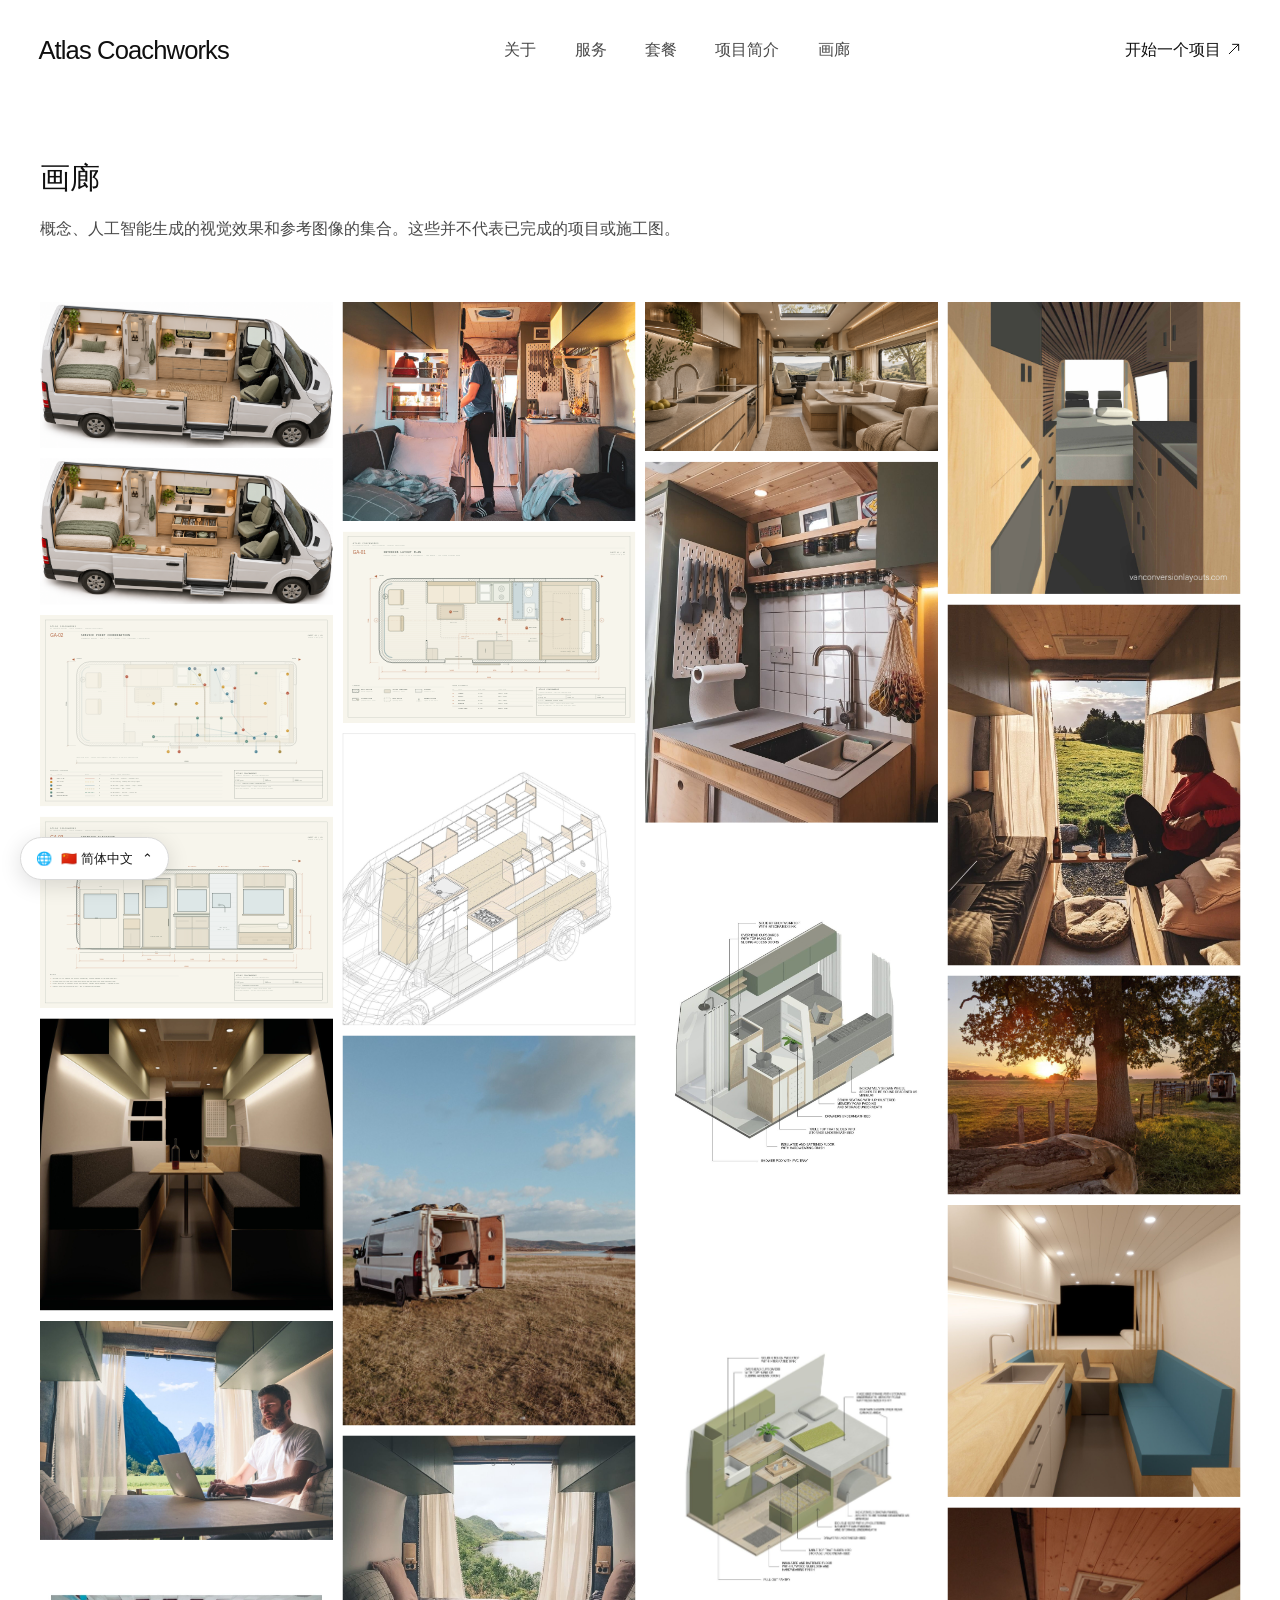
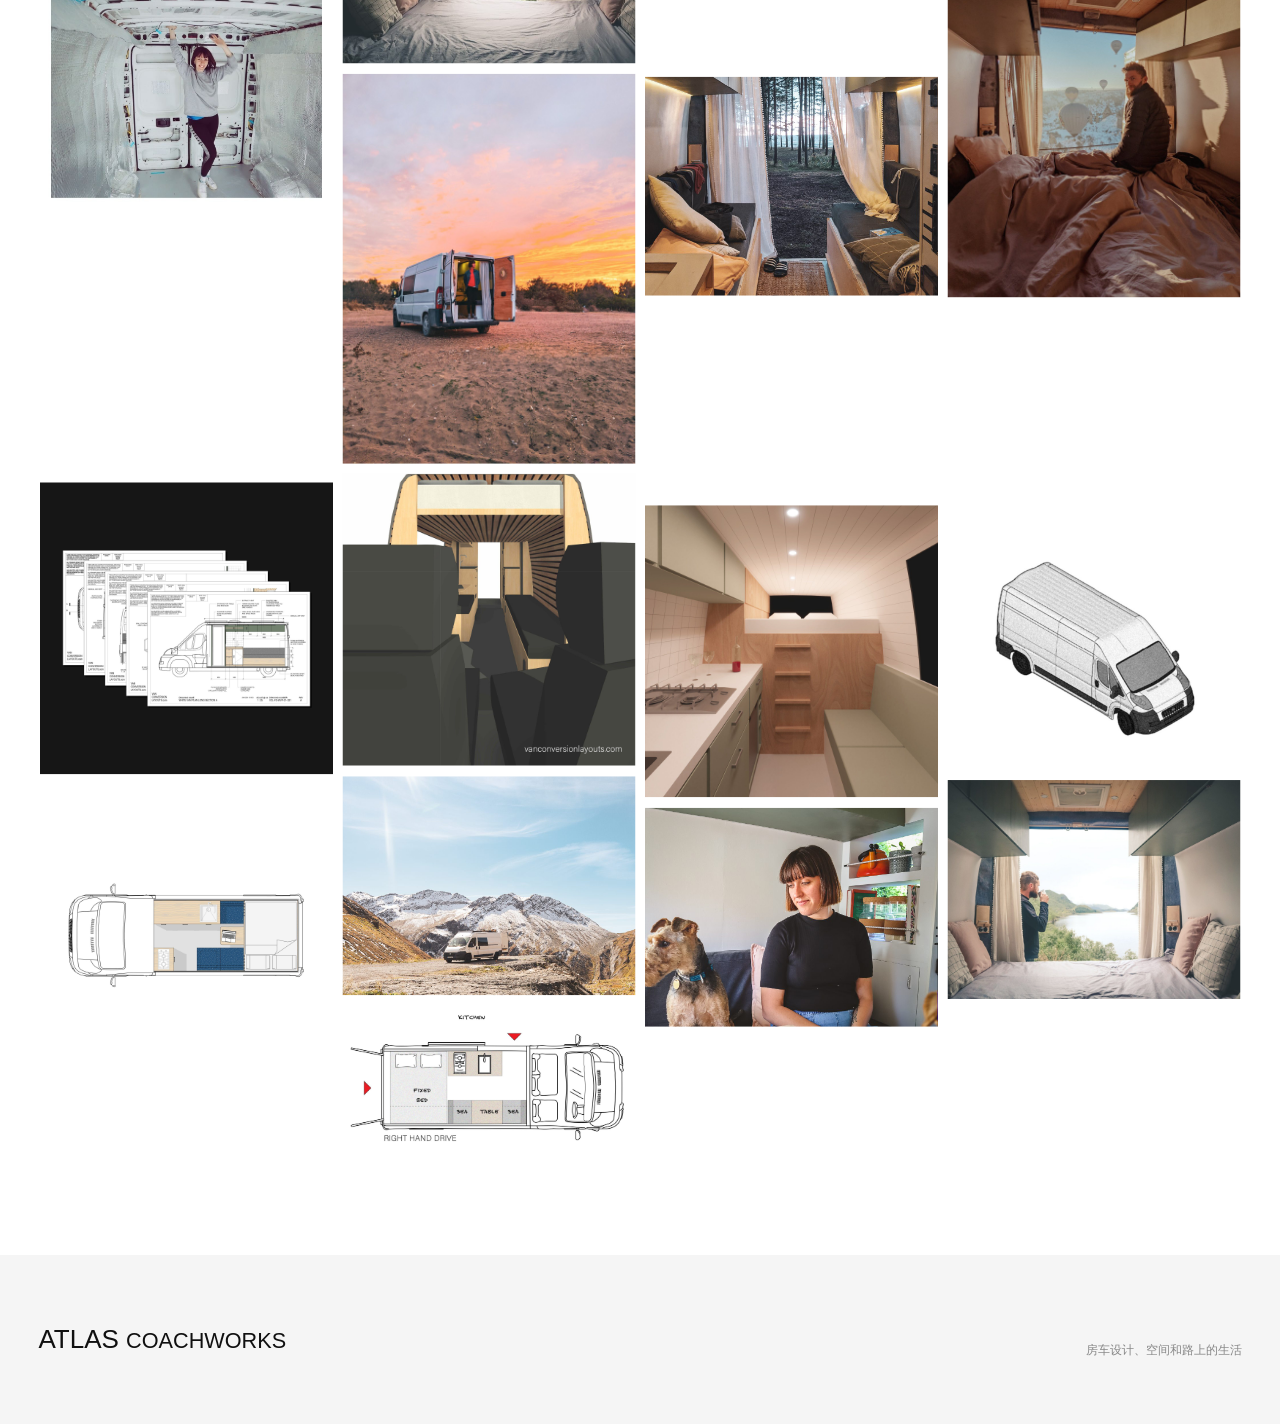
==== commit e9ae3fa4: "Update RV layout and storage visuals" ====
--- a/public/gallery-zh.html
+++ b/public/gallery-zh.html
@@ -1,3 +1,3 @@
 <!DOCTYPE html>
 
-<html lang="zh-CN"><head><meta charset="utf-8"/><meta content="width=device-width,initial-scale=1" name="viewport"/><title>设计画廊 | Atlas Coachworks</title><link href="assets/css/reference.css?v=20261124-2" rel="stylesheet"/><link href="assets/css/gallery.css" rel="stylesheet"/><link href="assets/css/language.css?v=20261124-2" rel="stylesheet"/></head><body class="gallery-page"><header class="header"><div class="header-inner"><a class="wordmark" href="zh.html">Atlas Coachworks</a><nav aria-label="Navigation"><a href="zh.html#approach">关于</a><a href="zh.html#services">服务</a><a href="zh.html#packages">设计套餐</a><a href="zh.html#brief">需求沟通</a><a href="gallery-zh.html">设计画廊</a></nav><div class="header-actions"><a class="nav-cta" href="zh.html#brief">开始设计 <svg class="arrow-icon" width="16" height="16" aria-hidden="true" focusable="false" viewBox="0 0 24 24"><path d="M5 19 19 5M10 5h9v9"/></svg></a><button aria-expanded="false" aria-label="Menu" class="menu-toggle"><svg class="menu-icon" width="24" height="24" aria-hidden="true" focusable="false" viewBox="0 0 24 24"><path d="M3 6h18M3 12h18M3 18h18"/></svg></button></div></div><div class="mobile-nav" hidden=""><a href="zh.html#approach">关于</a><a href="zh.html#services">服务</a><a href="zh.html#packages">设计套餐</a><a href="zh.html#brief">需求沟通</a><a href="gallery-zh.html">设计画廊</a></div></header><main class="gallery-main"><div class="wrap"><div class="gallery-heading"><div><h1>设计画廊</h1><p>设计、图纸与灵感的集合。页面包含概念示意、AI 生成画面及参考图片，不代表已完成项目或施工图。</p></div></div><div class="masonry gallery-grid"><button aria-label="三维空间概念" class="gallery-item" data-caption="三维空间概念" data-image="assets/images/axonometric-concept-01.png" type="button"><img alt="三维空间概念" height="1024" loading="lazy" src="assets/images/axonometric-concept-01.png" width="1536"/><span>三维空间概念 <svg class="arrow-icon" width="16" height="16" aria-hidden="true" focusable="false" viewBox="0 0 24 24"><path d="M5 19 19 5M10 5h9v9"/></svg></span></button><button aria-label="车内生活场景" class="gallery-item" data-caption="车内生活场景" data-image="assets/images/reference/reference-00.jpg" type="button"><img alt="车内生活场景" height="768" loading="lazy" src="assets/images/reference/reference-00.jpg" width="1024"/><span>车内生活场景 <svg class="arrow-icon" width="16" height="16" aria-hidden="true" focusable="false" viewBox="0 0 24 24"><path d="M5 19 19 5M10 5h9v9"/></svg></span></button><button aria-label="室内氛围概念" class="gallery-item" data-caption="室内氛围概念" data-image="assets/images/interior-concept-v3.png" type="button"><img alt="室内氛围概念" height="897" loading="lazy" src="assets/images/interior-concept-v3.png" width="1752"/><span>室内氛围概念 <svg class="arrow-icon" width="16" height="16" aria-hidden="true" focusable="false" viewBox="0 0 24 24"><path d="M5 19 19 5M10 5h9v9"/></svg></span></button><button aria-label="室内通道效果" class="gallery-item" data-caption="室内通道效果" data-image="assets/images/reference/reference-01.jpg" type="button"><img alt="室内通道效果" height="1600" loading="lazy" src="assets/images/reference/reference-01.jpg" width="1600"/><span>室内通道效果 <svg class="arrow-icon" width="16" height="16" aria-hidden="true" focusable="false" viewBox="0 0 24 24"><path d="M5 19 19 5M10 5h9v9"/></svg></span></button><button aria-label="柜体与储物概念" class="gallery-item" data-caption="柜体与储物概念" data-image="assets/images/axonometric-storage-concept.png" type="button"><img alt="柜体与储物概念" height="1024" loading="lazy" src="assets/images/axonometric-storage-concept.png" width="1536"/><span>柜体与储物概念 <svg class="arrow-icon" width="16" height="16" aria-hidden="true" focusable="false" viewBox="0 0 24 24"><path d="M5 19 19 5M10 5h9v9"/></svg></span></button><button aria-label="厨房细节照片" class="gallery-item" data-caption="厨房细节照片" data-image="assets/images/reference/reference-02.jpg" type="button"><img alt="厨房细节照片" height="1333" loading="lazy" src="assets/images/reference/reference-02.jpg" width="1080"/><span>厨房细节照片 <svg class="arrow-icon" width="16" height="16" aria-hidden="true" focusable="false" viewBox="0 0 24 24"><path d="M5 19 19 5M10 5h9v9"/></svg></span></button><button aria-label="室内平面布置图 GA-01" class="gallery-item" data-caption="室内平面布置图 GA-01（1:50）" data-image="assets/images/ga-01-layout.svg" type="button"><img alt="室内平面布置图 GA-01" height="1050" loading="lazy" src="assets/images/ga-01-layout.svg" width="1600"/><span>室内平面布置图 GA-01 <svg class="arrow-icon" width="16" height="16" aria-hidden="true" focusable="false" viewBox="0 0 24 24"><path d="M5 19 19 5M10 5h9v9"/></svg></span></button><button aria-label="会客与休憩空间" class="gallery-item" data-caption="会客与休憩空间" data-image="assets/images/reference/reference-03.jpg" type="button"><img alt="会客与休憩空间" height="1333" loading="lazy" src="assets/images/reference/reference-03.jpg" width="1080"/><span>会客与休憩空间 <svg class="arrow-icon" width="16" height="16" aria-hidden="true" focusable="false" viewBox="0 0 24 24"><path d="M5 19 19 5M10 5h9v9"/></svg></span></button><button aria-label="点位协调图 GA-02" class="gallery-item" data-caption="点位协调图 GA-02（1:50）" data-image="assets/images/ga-02-services.svg" type="button"><img alt="点位协调图 GA-02" height="1050" loading="lazy" src="assets/images/ga-02-services.svg" width="1600"/><span>点位协调图 GA-02 <svg class="arrow-icon" width="16" height="16" aria-hidden="true" focusable="false" viewBox="0 0 24 24"><path d="M5 19 19 5M10 5h9v9"/></svg></span></button><button aria-label="车体结构与家具轴测" class="gallery-item" data-caption="车体结构与家具轴测" data-image="assets/images/reference/reference-04.jpg" type="button"><img alt="车体结构与家具轴测" height="1598" loading="lazy" src="assets/images/reference/reference-04.jpg" width="1600"/><span>车体结构与家具轴测 <svg class="arrow-icon" width="16" height="16" aria-hidden="true" focusable="false" viewBox="0 0 24 24"><path d="M5 19 19 5M10 5h9v9"/></svg></span></button><button aria-label="室内立面图 GA-03" class="gallery-item" data-caption="室内立面图 GA-03 · A-A 剖视（1:50）" data-image="assets/images/ga-03-elevation.svg" type="button"><img alt="室内立面图 GA-03" height="1050" loading="lazy" src="assets/images/ga-03-elevation.svg" width="1600"/><span>室内立面图 GA-03 <svg class="arrow-icon" width="16" height="16" aria-hidden="true" focusable="false" viewBox="0 0 24 24"><path d="M5 19 19 5M10 5h9v9"/></svg></span></button><button aria-label="室内空间轴测" class="gallery-item" data-caption="室内空间轴测" data-image="assets/images/reference/reference-05.jpg" type="button"><img alt="室内空间轴测" height="1600" loading="lazy" src="assets/images/reference/reference-05.jpg" width="1097"/><span>室内空间轴测 <svg class="arrow-icon" width="16" height="16" aria-hidden="true" focusable="false" viewBox="0 0 24 24"><path d="M5 19 19 5M10 5h9v9"/></svg></span></button><button aria-label="旅途风景" class="gallery-item" data-caption="旅途风景" data-image="assets/images/reference/reference-06.jpg" type="button"><img alt="旅途风景" height="1200" loading="lazy" src="assets/images/reference/reference-06.jpg" width="1600"/><span>旅途风景 <svg class="arrow-icon" width="16" height="16" aria-hidden="true" focusable="false" viewBox="0 0 24 24"><path d="M5 19 19 5M10 5h9v9"/></svg></span></button><button aria-label="车内座椅与照明" class="gallery-item" data-caption="车内座椅与照明" data-image="assets/images/reference/reference-07.jpg" type="button"><img alt="车内座椅与照明" height="1600" loading="lazy" src="assets/images/reference/reference-07.jpg" width="1600"/><span>车内座椅与照明 <svg class="arrow-icon" width="16" height="16" aria-hidden="true" focusable="false" viewBox="0 0 24 24"><path d="M5 19 19 5M10 5h9v9"/></svg></span></button><button aria-label="户外房车照片" class="gallery-item" data-caption="户外房车照片" data-image="assets/images/reference/reference-08.jpg" type="button"><img alt="户外房车照片" height="1600" loading="lazy" src="assets/images/reference/reference-08.jpg" width="1200"/><span>户外房车照片 <svg class="arrow-icon" width="16" height="16" aria-hidden="true" focusable="false" viewBox="0 0 24 24"><path d="M5 19 19 5M10 5h9v9"/></svg></span></button><button aria-label="会客与厨房效果" class="gallery-item" data-caption="会客与厨房效果" data-image="assets/images/reference/reference-09.jpg" type="button"><img alt="会客与厨房效果" height="1600" loading="lazy" src="assets/images/reference/reference-09.jpg" width="1600"/><span>会客与厨房效果 <svg class="arrow-icon" width="16" height="16" aria-hidden="true" focusable="false" viewBox="0 0 24 24"><path d="M5 19 19 5M10 5h9v9"/></svg></span></button><button aria-label="车内布局与家具" class="gallery-item" data-caption="车内布局与家具" data-image="assets/images/reference/reference-10.jpg" type="button"><img alt="车内布局与家具" height="1600" loading="lazy" src="assets/images/reference/reference-10.jpg" width="1178"/><span>车内布局与家具 <svg class="arrow-icon" width="16" height="16" aria-hidden="true" focusable="false" viewBox="0 0 24 24"><path d="M5 19 19 5M10 5h9v9"/></svg></span></button><button aria-label="车内办公场景" class="gallery-item" data-caption="车内办公场景" data-image="assets/images/reference/reference-11.jpg" type="button"><img alt="车内办公场景" height="1201" loading="lazy" src="assets/images/reference/reference-11.jpg" width="1600"/><span>车内办公场景 <svg class="arrow-icon" width="16" height="16" aria-hidden="true" focusable="false" viewBox="0 0 24 24"><path d="M5 19 19 5M10 5h9v9"/></svg></span></button><button aria-label="卧铺空间照片" class="gallery-item" data-caption="卧铺空间照片" data-image="assets/images/reference/reference-12.jpg" type="button"><img alt="卧铺空间照片" height="843" loading="lazy" src="assets/images/reference/reference-12.jpg" width="1080"/><span>卧铺空间照片 <svg class="arrow-icon" width="16" height="16" aria-hidden="true" focusable="false" viewBox="0 0 24 24"><path d="M5 19 19 5M10 5h9v9"/></svg></span></button><button aria-label="室内休憩空间" class="gallery-item" data-caption="室内休憩空间" data-image="assets/images/reference/reference-13.jpg" type="button"><img alt="室内休憩空间" height="1600" loading="lazy" src="assets/images/reference/reference-13.jpg" width="1200"/><span>室内休憩空间 <svg class="arrow-icon" width="16" height="16" aria-hidden="true" focusable="false" viewBox="0 0 24 24"><path d="M5 19 19 5M10 5h9v9"/></svg></span></button><button aria-label="改装前车体" class="gallery-item" data-caption="改装前车体" data-image="assets/images/reference/reference-14.jpg" type="button"><img alt="改装前车体" height="1080" loading="lazy" src="assets/images/reference/reference-14.jpg" width="1080"/><span>改装前车体 <svg class="arrow-icon" width="16" height="16" aria-hidden="true" focusable="false" viewBox="0 0 24 24"><path d="M5 19 19 5M10 5h9v9"/></svg></span></button><button aria-label="户外房车日落" class="gallery-item" data-caption="户外房车日落" data-image="assets/images/reference/reference-15.jpg" type="button"><img alt="户外房车日落" height="1600" loading="lazy" src="assets/images/reference/reference-15.jpg" width="1200"/><span>户外房车日落 <svg class="arrow-icon" width="16" height="16" aria-hidden="true" focusable="false" viewBox="0 0 24 24"><path d="M5 19 19 5M10 5h9v9"/></svg></span></button><button aria-label="车内休憩空间" class="gallery-item" data-caption="车内休憩空间" data-image="assets/images/reference/reference-16.jpg" type="button"><img alt="车内休憩空间" height="768" loading="lazy" src="assets/images/reference/reference-16.jpg" width="1024"/><span>车内休憩空间 <svg class="arrow-icon" width="16" height="16" aria-hidden="true" focusable="false" viewBox="0 0 24 24"><path d="M5 19 19 5M10 5h9v9"/></svg></span></button><button aria-label="户外烹饪场景" class="gallery-item" data-caption="户外烹饪场景" data-image="assets/images/reference/reference-17.jpg" type="button"><img alt="户外烹饪场景" height="768" loading="lazy" src="assets/images/reference/reference-17.jpg" width="1024"/><span>户外烹饪场景 <svg class="arrow-icon" width="16" height="16" aria-hidden="true" focusable="false" viewBox="0 0 24 24"><path d="M5 19 19 5M10 5h9v9"/></svg></span></button><button aria-label="厨房与卧铺空间" class="gallery-item" data-caption="厨房与卧铺空间" data-image="assets/images/reference/reference-18.jpg" type="button"><img alt="厨房与卧铺空间" height="1035" loading="lazy" src="assets/images/reference/reference-18.jpg" width="1600"/><span>厨房与卧铺空间 <svg class="arrow-icon" width="16" height="16" aria-hidden="true" focusable="false" viewBox="0 0 24 24"><path d="M5 19 19 5M10 5h9v9"/></svg></span></button><button aria-label="房车厨房生活" class="gallery-item" data-caption="房车厨房生活" data-image="assets/images/reference/reference-19.jpg" type="button"><img alt="房车厨房生活" height="768" loading="lazy" src="assets/images/reference/reference-19.jpg" width="1024"/><span>房车厨房生活 <svg class="arrow-icon" width="16" height="16" aria-hidden="true" focusable="false" viewBox="0 0 24 24"><path d="M5 19 19 5M10 5h9v9"/></svg></span></button><button aria-label="车内座椅布局" class="gallery-item" data-caption="车内座椅布局" data-image="assets/images/reference/reference-20.jpg" type="button"><img alt="车内座椅布局" height="1600" loading="lazy" src="assets/images/reference/reference-20.jpg" width="1600"/><span>车内座椅布局 <svg class="arrow-icon" width="16" height="16" aria-hidden="true" focusable="false" viewBox="0 0 24 24"><path d="M5 19 19 5M10 5h9v9"/></svg></span></button><button aria-label="设计图纸展示" class="gallery-item" data-caption="设计图纸展示" data-image="assets/images/reference/reference-21.jpg" type="button"><img alt="设计图纸展示" height="1600" loading="lazy" src="assets/images/reference/reference-21.jpg" width="1600"/><span>设计图纸展示 <svg class="arrow-icon" width="16" height="16" aria-hidden="true" focusable="false" viewBox="0 0 24 24"><path d="M5 19 19 5M10 5h9v9"/></svg></span></button><button aria-label="家具与厨房效果" class="gallery-item" data-caption="家具与厨房效果" data-image="assets/images/reference/reference-22.jpg" type="button"><img alt="家具与厨房效果" height="1600" loading="lazy" src="assets/images/reference/reference-22.jpg" width="1600"/><span>家具与厨房效果 <svg class="arrow-icon" width="16" height="16" aria-hidden="true" focusable="false" viewBox="0 0 24 24"><path d="M5 19 19 5M10 5h9v9"/></svg></span></button><button aria-label="车体三维线稿" class="gallery-item" data-caption="车体三维线稿" data-image="assets/images/reference/reference-23.jpg" type="button"><img alt="车体三维线稿" height="780" loading="lazy" src="assets/images/reference/reference-23.jpg" width="978"/><span>车体三维线稿 <svg class="arrow-icon" width="16" height="16" aria-hidden="true" focusable="false" viewBox="0 0 24 24"><path d="M5 19 19 5M10 5h9v9"/></svg></span></button><button aria-label="房车旅行照片" class="gallery-item" data-caption="房车旅行照片" data-image="assets/images/reference/reference-24.jpg" type="button"><img alt="房车旅行照片" height="768" loading="lazy" src="assets/images/reference/reference-24.jpg" width="1024"/><span>房车旅行照片 <svg class="arrow-icon" width="16" height="16" aria-hidden="true" focusable="false" viewBox="0 0 24 24"><path d="M5 19 19 5M10 5h9v9"/></svg></span></button><button aria-label="卧铺与窗景" class="gallery-item" data-caption="卧铺与窗景" data-image="assets/images/reference/reference-25.jpg" type="button"><img alt="卧铺与窗景" height="1201" loading="lazy" src="assets/images/reference/reference-25.jpg" width="1600"/><span>卧铺与窗景 <svg class="arrow-icon" width="16" height="16" aria-hidden="true" focusable="false" viewBox="0 0 24 24"><path d="M5 19 19 5M10 5h9v9"/></svg></span></button><button aria-label="室内平面布局" class="gallery-item" data-caption="室内平面布局" data-image="assets/images/reference/reference-26.jpg" type="button"><img alt="室内平面布局" height="1600" loading="lazy" src="assets/images/reference/reference-26.jpg" width="1600"/><span>室内平面布局 <svg class="arrow-icon" width="16" height="16" aria-hidden="true" focusable="false" viewBox="0 0 24 24"><path d="M5 19 19 5M10 5h9v9"/></svg></span></button><button aria-label="房车生活场景" class="gallery-item" data-caption="房车生活场景" data-image="assets/images/reference/reference-27.jpg" type="button"><img alt="房车生活场景" height="768" loading="lazy" src="assets/images/reference/reference-27.jpg" width="1024"/><span>房车生活场景 <svg class="arrow-icon" width="16" height="16" aria-hidden="true" focusable="false" viewBox="0 0 24 24"><path d="M5 19 19 5M10 5h9v9"/></svg></span></button><button aria-label="空间平面图" class="gallery-item" data-caption="空间平面图" data-image="assets/images/reference/reference-28.jpg" type="button"><img alt="空间平面图" height="821" loading="lazy" src="assets/images/reference/reference-28.jpg" width="1600"/><span>空间平面图 <svg class="arrow-icon" width="16" height="16" aria-hidden="true" focusable="false" viewBox="0 0 24 24"><path d="M5 19 19 5M10 5h9v9"/></svg></span></button></div></div></main><footer><div class="wrap footer-inner"><strong>ATLAS <small>COACHWORKS</small></strong><span>房车设计、空间与生活方式展示</span></div></footer><dialog class="gallery-dialog" id="galleryDialog"><button aria-label="关闭" class="dialog-close">×</button><img alt=""/><p></p></dialog><script src="assets/js/studio.js?v=20261124-2"></script><script defer="True" src="assets/js/gallery.js"></script><script src="assets/js/language.js?v=20261124-2"></script></body></html>
+<html lang="zh-CN"><head><meta charset="utf-8"/><meta content="width=device-width,initial-scale=1" name="viewport"/><title>设计画廊 | Atlas Coachworks</title><link href="assets/css/reference.css?v=20261124-2" rel="stylesheet"/><link href="assets/css/gallery.css" rel="stylesheet"/><link href="assets/css/language.css?v=20261124-2" rel="stylesheet"/></head><body class="gallery-page"><header class="header"><div class="header-inner"><a class="wordmark" href="zh.html">Atlas Coachworks</a><nav aria-label="Navigation"><a href="zh.html#approach">关于</a><a href="zh.html#services">服务</a><a href="zh.html#packages">设计套餐</a><a href="zh.html#brief">需求沟通</a><a href="gallery-zh.html">设计画廊</a></nav><div class="header-actions"><a class="nav-cta" href="zh.html#brief">开始设计 <svg class="arrow-icon" width="16" height="16" aria-hidden="true" focusable="false" viewBox="0 0 24 24"><path d="M5 19 19 5M10 5h9v9"/></svg></a><button aria-expanded="false" aria-label="Menu" class="menu-toggle"><svg class="menu-icon" width="24" height="24" aria-hidden="true" focusable="false" viewBox="0 0 24 24"><path d="M3 6h18M3 12h18M3 18h18"/></svg></button></div></div><div class="mobile-nav" hidden=""><a href="zh.html#approach">关于</a><a href="zh.html#services">服务</a><a href="zh.html#packages">设计套餐</a><a href="zh.html#brief">需求沟通</a><a href="gallery-zh.html">设计画廊</a></div></header><main class="gallery-main"><div class="wrap"><div class="gallery-heading"><div><h1>设计画廊</h1><p>设计、图纸与灵感的集合。页面包含概念示意、AI 生成画面及参考图片，不代表已完成项目或施工图。</p></div></div><div class="masonry gallery-grid"><button aria-label="三维空间概念" class="gallery-item" data-caption="三维空间概念" data-image="assets/images/rv-layout-door-v2.png" type="button"><img alt="三维空间概念" height="887" loading="lazy" src="assets/images/rv-layout-door-v2.png" width="1774"/><span>三维空间概念 <svg class="arrow-icon" width="16" height="16" aria-hidden="true" focusable="false" viewBox="0 0 24 24"><path d="M5 19 19 5M10 5h9v9"/></svg></span></button><button aria-label="车内生活场景" class="gallery-item" data-caption="车内生活场景" data-image="assets/images/reference/reference-00.jpg" type="button"><img alt="车内生活场景" height="768" loading="lazy" src="assets/images/reference/reference-00.jpg" width="1024"/><span>车内生活场景 <svg class="arrow-icon" width="16" height="16" aria-hidden="true" focusable="false" viewBox="0 0 24 24"><path d="M5 19 19 5M10 5h9v9"/></svg></span></button><button aria-label="室内氛围概念" class="gallery-item" data-caption="室内氛围概念" data-image="assets/images/interior-concept-v3.png" type="button"><img alt="室内氛围概念" height="897" loading="lazy" src="assets/images/interior-concept-v3.png" width="1752"/><span>室内氛围概念 <svg class="arrow-icon" width="16" height="16" aria-hidden="true" focusable="false" viewBox="0 0 24 24"><path d="M5 19 19 5M10 5h9v9"/></svg></span></button><button aria-label="室内通道效果" class="gallery-item" data-caption="室内通道效果" data-image="assets/images/reference/reference-01.jpg" type="button"><img alt="室内通道效果" height="1600" loading="lazy" src="assets/images/reference/reference-01.jpg" width="1600"/><span>室内通道效果 <svg class="arrow-icon" width="16" height="16" aria-hidden="true" focusable="false" viewBox="0 0 24 24"><path d="M5 19 19 5M10 5h9v9"/></svg></span></button><button aria-label="柜体与储物概念" class="gallery-item" data-caption="柜体与储物概念" data-image="assets/images/rv-storage-interior-v2.png" type="button"><img alt="柜体与储物概念" height="887" loading="lazy" src="assets/images/rv-storage-interior-v2.png" width="1774"/><span>柜体与储物概念 <svg class="arrow-icon" width="16" height="16" aria-hidden="true" focusable="false" viewBox="0 0 24 24"><path d="M5 19 19 5M10 5h9v9"/></svg></span></button><button aria-label="厨房细节照片" class="gallery-item" data-caption="厨房细节照片" data-image="assets/images/reference/reference-02.jpg" type="button"><img alt="厨房细节照片" height="1333" loading="lazy" src="assets/images/reference/reference-02.jpg" width="1080"/><span>厨房细节照片 <svg class="arrow-icon" width="16" height="16" aria-hidden="true" focusable="false" viewBox="0 0 24 24"><path d="M5 19 19 5M10 5h9v9"/></svg></span></button><button aria-label="室内平面布置图 GA-01" class="gallery-item" data-caption="室内平面布置图 GA-01（1:50）" data-image="assets/images/ga-01-layout.svg" type="button"><img alt="室内平面布置图 GA-01" height="1050" loading="lazy" src="assets/images/ga-01-layout.svg" width="1600"/><span>室内平面布置图 GA-01 <svg class="arrow-icon" width="16" height="16" aria-hidden="true" focusable="false" viewBox="0 0 24 24"><path d="M5 19 19 5M10 5h9v9"/></svg></span></button><button aria-label="会客与休憩空间" class="gallery-item" data-caption="会客与休憩空间" data-image="assets/images/reference/reference-03.jpg" type="button"><img alt="会客与休憩空间" height="1333" loading="lazy" src="assets/images/reference/reference-03.jpg" width="1080"/><span>会客与休憩空间 <svg class="arrow-icon" width="16" height="16" aria-hidden="true" focusable="false" viewBox="0 0 24 24"><path d="M5 19 19 5M10 5h9v9"/></svg></span></button><button aria-label="点位协调图 GA-02" class="gallery-item" data-caption="点位协调图 GA-02（1:50）" data-image="assets/images/ga-02-services.svg" type="button"><img alt="点位协调图 GA-02" height="1050" loading="lazy" src="assets/images/ga-02-services.svg" width="1600"/><span>点位协调图 GA-02 <svg class="arrow-icon" width="16" height="16" aria-hidden="true" focusable="false" viewBox="0 0 24 24"><path d="M5 19 19 5M10 5h9v9"/></svg></span></button><button aria-label="车体结构与家具轴测" class="gallery-item" data-caption="车体结构与家具轴测" data-image="assets/images/reference/reference-04.jpg" type="button"><img alt="车体结构与家具轴测" height="1598" loading="lazy" src="assets/images/reference/reference-04.jpg" width="1600"/><span>车体结构与家具轴测 <svg class="arrow-icon" width="16" height="16" aria-hidden="true" focusable="false" viewBox="0 0 24 24"><path d="M5 19 19 5M10 5h9v9"/></svg></span></button><button aria-label="室内立面图 GA-03" class="gallery-item" data-caption="室内立面图 GA-03 · A-A 剖视（1:50）" data-image="assets/images/ga-03-elevation.svg" type="button"><img alt="室内立面图 GA-03" height="1050" loading="lazy" src="assets/images/ga-03-elevation.svg" width="1600"/><span>室内立面图 GA-03 <svg class="arrow-icon" width="16" height="16" aria-hidden="true" focusable="false" viewBox="0 0 24 24"><path d="M5 19 19 5M10 5h9v9"/></svg></span></button><button aria-label="室内空间轴测" class="gallery-item" data-caption="室内空间轴测" data-image="assets/images/reference/reference-05.jpg" type="button"><img alt="室内空间轴测" height="1600" loading="lazy" src="assets/images/reference/reference-05.jpg" width="1097"/><span>室内空间轴测 <svg class="arrow-icon" width="16" height="16" aria-hidden="true" focusable="false" viewBox="0 0 24 24"><path d="M5 19 19 5M10 5h9v9"/></svg></span></button><button aria-label="旅途风景" class="gallery-item" data-caption="旅途风景" data-image="assets/images/reference/reference-06.jpg" type="button"><img alt="旅途风景" height="1200" loading="lazy" src="assets/images/reference/reference-06.jpg" width="1600"/><span>旅途风景 <svg class="arrow-icon" width="16" height="16" aria-hidden="true" focusable="false" viewBox="0 0 24 24"><path d="M5 19 19 5M10 5h9v9"/></svg></span></button><button aria-label="车内座椅与照明" class="gallery-item" data-caption="车内座椅与照明" data-image="assets/images/reference/reference-07.jpg" type="button"><img alt="车内座椅与照明" height="1600" loading="lazy" src="assets/images/reference/reference-07.jpg" width="1600"/><span>车内座椅与照明 <svg class="arrow-icon" width="16" height="16" aria-hidden="true" focusable="false" viewBox="0 0 24 24"><path d="M5 19 19 5M10 5h9v9"/></svg></span></button><button aria-label="户外房车照片" class="gallery-item" data-caption="户外房车照片" data-image="assets/images/reference/reference-08.jpg" type="button"><img alt="户外房车照片" height="1600" loading="lazy" src="assets/images/reference/reference-08.jpg" width="1200"/><span>户外房车照片 <svg class="arrow-icon" width="16" height="16" aria-hidden="true" focusable="false" viewBox="0 0 24 24"><path d="M5 19 19 5M10 5h9v9"/></svg></span></button><button aria-label="会客与厨房效果" class="gallery-item" data-caption="会客与厨房效果" data-image="assets/images/reference/reference-09.jpg" type="button"><img alt="会客与厨房效果" height="1600" loading="lazy" src="assets/images/reference/reference-09.jpg" width="1600"/><span>会客与厨房效果 <svg class="arrow-icon" width="16" height="16" aria-hidden="true" focusable="false" viewBox="0 0 24 24"><path d="M5 19 19 5M10 5h9v9"/></svg></span></button><button aria-label="车内布局与家具" class="gallery-item" data-caption="车内布局与家具" data-image="assets/images/reference/reference-10.jpg" type="button"><img alt="车内布局与家具" height="1600" loading="lazy" src="assets/images/reference/reference-10.jpg" width="1178"/><span>车内布局与家具 <svg class="arrow-icon" width="16" height="16" aria-hidden="true" focusable="false" viewBox="0 0 24 24"><path d="M5 19 19 5M10 5h9v9"/></svg></span></button><button aria-label="车内办公场景" class="gallery-item" data-caption="车内办公场景" data-image="assets/images/reference/reference-11.jpg" type="button"><img alt="车内办公场景" height="1201" loading="lazy" src="assets/images/reference/reference-11.jpg" width="1600"/><span>车内办公场景 <svg class="arrow-icon" width="16" height="16" aria-hidden="true" focusable="false" viewBox="0 0 24 24"><path d="M5 19 19 5M10 5h9v9"/></svg></span></button><button aria-label="卧铺空间照片" class="gallery-item" data-caption="卧铺空间照片" data-image="assets/images/reference/reference-12.jpg" type="button"><img alt="卧铺空间照片" height="843" loading="lazy" src="assets/images/reference/reference-12.jpg" width="1080"/><span>卧铺空间照片 <svg class="arrow-icon" width="16" height="16" aria-hidden="true" focusable="false" viewBox="0 0 24 24"><path d="M5 19 19 5M10 5h9v9"/></svg></span></button><button aria-label="室内休憩空间" class="gallery-item" data-caption="室内休憩空间" data-image="assets/images/reference/reference-13.jpg" type="button"><img alt="室内休憩空间" height="1600" loading="lazy" src="assets/images/reference/reference-13.jpg" width="1200"/><span>室内休憩空间 <svg class="arrow-icon" width="16" height="16" aria-hidden="true" focusable="false" viewBox="0 0 24 24"><path d="M5 19 19 5M10 5h9v9"/></svg></span></button><button aria-label="改装前车体" class="gallery-item" data-caption="改装前车体" data-image="assets/images/reference/reference-14.jpg" type="button"><img alt="改装前车体" height="1080" loading="lazy" src="assets/images/reference/reference-14.jpg" width="1080"/><span>改装前车体 <svg class="arrow-icon" width="16" height="16" aria-hidden="true" focusable="false" viewBox="0 0 24 24"><path d="M5 19 19 5M10 5h9v9"/></svg></span></button><button aria-label="户外房车日落" class="gallery-item" data-caption="户外房车日落" data-image="assets/images/reference/reference-15.jpg" type="button"><img alt="户外房车日落" height="1600" loading="lazy" src="assets/images/reference/reference-15.jpg" width="1200"/><span>户外房车日落 <svg class="arrow-icon" width="16" height="16" aria-hidden="true" focusable="false" viewBox="0 0 24 24"><path d="M5 19 19 5M10 5h9v9"/></svg></span></button><button aria-label="车内休憩空间" class="gallery-item" data-caption="车内休憩空间" data-image="assets/images/reference/reference-16.jpg" type="button"><img alt="车内休憩空间" height="768" loading="lazy" src="assets/images/reference/reference-16.jpg" width="1024"/><span>车内休憩空间 <svg class="arrow-icon" width="16" height="16" aria-hidden="true" focusable="false" viewBox="0 0 24 24"><path d="M5 19 19 5M10 5h9v9"/></svg></span></button><button aria-label="户外烹饪场景" class="gallery-item" data-caption="户外烹饪场景" data-image="assets/images/reference/reference-17.jpg" type="button"><img alt="户外烹饪场景" height="768" loading="lazy" src="assets/images/reference/reference-17.jpg" width="1024"/><span>户外烹饪场景 <svg class="arrow-icon" width="16" height="16" aria-hidden="true" focusable="false" viewBox="0 0 24 24"><path d="M5 19 19 5M10 5h9v9"/></svg></span></button><button aria-label="厨房与卧铺空间" class="gallery-item" data-caption="厨房与卧铺空间" data-image="assets/images/reference/reference-18.jpg" type="button"><img alt="厨房与卧铺空间" height="1035" loading="lazy" src="assets/images/reference/reference-18.jpg" width="1600"/><span>厨房与卧铺空间 <svg class="arrow-icon" width="16" height="16" aria-hidden="true" focusable="false" viewBox="0 0 24 24"><path d="M5 19 19 5M10 5h9v9"/></svg></span></button><button aria-label="房车厨房生活" class="gallery-item" data-caption="房车厨房生活" data-image="assets/images/reference/reference-19.jpg" type="button"><img alt="房车厨房生活" height="768" loading="lazy" src="assets/images/reference/reference-19.jpg" width="1024"/><span>房车厨房生活 <svg class="arrow-icon" width="16" height="16" aria-hidden="true" focusable="false" viewBox="0 0 24 24"><path d="M5 19 19 5M10 5h9v9"/></svg></span></button><button aria-label="车内座椅布局" class="gallery-item" data-caption="车内座椅布局" data-image="assets/images/reference/reference-20.jpg" type="button"><img alt="车内座椅布局" height="1600" loading="lazy" src="assets/images/reference/reference-20.jpg" width="1600"/><span>车内座椅布局 <svg class="arrow-icon" width="16" height="16" aria-hidden="true" focusable="false" viewBox="0 0 24 24"><path d="M5 19 19 5M10 5h9v9"/></svg></span></button><button aria-label="设计图纸展示" class="gallery-item" data-caption="设计图纸展示" data-image="assets/images/reference/reference-21.jpg" type="button"><img alt="设计图纸展示" height="1600" loading="lazy" src="assets/images/reference/reference-21.jpg" width="1600"/><span>设计图纸展示 <svg class="arrow-icon" width="16" height="16" aria-hidden="true" focusable="false" viewBox="0 0 24 24"><path d="M5 19 19 5M10 5h9v9"/></svg></span></button><button aria-label="家具与厨房效果" class="gallery-item" data-caption="家具与厨房效果" data-image="assets/images/reference/reference-22.jpg" type="button"><img alt="家具与厨房效果" height="1600" loading="lazy" src="assets/images/reference/reference-22.jpg" width="1600"/><span>家具与厨房效果 <svg class="arrow-icon" width="16" height="16" aria-hidden="true" focusable="false" viewBox="0 0 24 24"><path d="M5 19 19 5M10 5h9v9"/></svg></span></button><button aria-label="车体三维线稿" class="gallery-item" data-caption="车体三维线稿" data-image="assets/images/reference/reference-23.jpg" type="button"><img alt="车体三维线稿" height="780" loading="lazy" src="assets/images/reference/reference-23.jpg" width="978"/><span>车体三维线稿 <svg class="arrow-icon" width="16" height="16" aria-hidden="true" focusable="false" viewBox="0 0 24 24"><path d="M5 19 19 5M10 5h9v9"/></svg></span></button><button aria-label="房车旅行照片" class="gallery-item" data-caption="房车旅行照片" data-image="assets/images/reference/reference-24.jpg" type="button"><img alt="房车旅行照片" height="768" loading="lazy" src="assets/images/reference/reference-24.jpg" width="1024"/><span>房车旅行照片 <svg class="arrow-icon" width="16" height="16" aria-hidden="true" focusable="false" viewBox="0 0 24 24"><path d="M5 19 19 5M10 5h9v9"/></svg></span></button><button aria-label="卧铺与窗景" class="gallery-item" data-caption="卧铺与窗景" data-image="assets/images/reference/reference-25.jpg" type="button"><img alt="卧铺与窗景" height="1201" loading="lazy" src="assets/images/reference/reference-25.jpg" width="1600"/><span>卧铺与窗景 <svg class="arrow-icon" width="16" height="16" aria-hidden="true" focusable="false" viewBox="0 0 24 24"><path d="M5 19 19 5M10 5h9v9"/></svg></span></button><button aria-label="室内平面布局" class="gallery-item" data-caption="室内平面布局" data-image="assets/images/reference/reference-26.jpg" type="button"><img alt="室内平面布局" height="1600" loading="lazy" src="assets/images/reference/reference-26.jpg" width="1600"/><span>室内平面布局 <svg class="arrow-icon" width="16" height="16" aria-hidden="true" focusable="false" viewBox="0 0 24 24"><path d="M5 19 19 5M10 5h9v9"/></svg></span></button><button aria-label="房车生活场景" class="gallery-item" data-caption="房车生活场景" data-image="assets/images/reference/reference-27.jpg" type="button"><img alt="房车生活场景" height="768" loading="lazy" src="assets/images/reference/reference-27.jpg" width="1024"/><span>房车生活场景 <svg class="arrow-icon" width="16" height="16" aria-hidden="true" focusable="false" viewBox="0 0 24 24"><path d="M5 19 19 5M10 5h9v9"/></svg></span></button><button aria-label="空间平面图" class="gallery-item" data-caption="空间平面图" data-image="assets/images/reference/reference-28.jpg" type="button"><img alt="空间平面图" height="821" loading="lazy" src="assets/images/reference/reference-28.jpg" width="1600"/><span>空间平面图 <svg class="arrow-icon" width="16" height="16" aria-hidden="true" focusable="false" viewBox="0 0 24 24"><path d="M5 19 19 5M10 5h9v9"/></svg></span></button></div></div></main><footer><div class="wrap footer-inner"><strong>ATLAS <small>COACHWORKS</small></strong><span>房车设计、空间与生活方式展示</span></div></footer><dialog class="gallery-dialog" id="galleryDialog"><button aria-label="关闭" class="dialog-close">×</button><img alt=""/><p></p></dialog><script src="assets/js/studio.js?v=20261124-2"></script><script defer="True" src="assets/js/gallery.js"></script><script src="assets/js/language.js?v=20261124-2"></script></body></html>
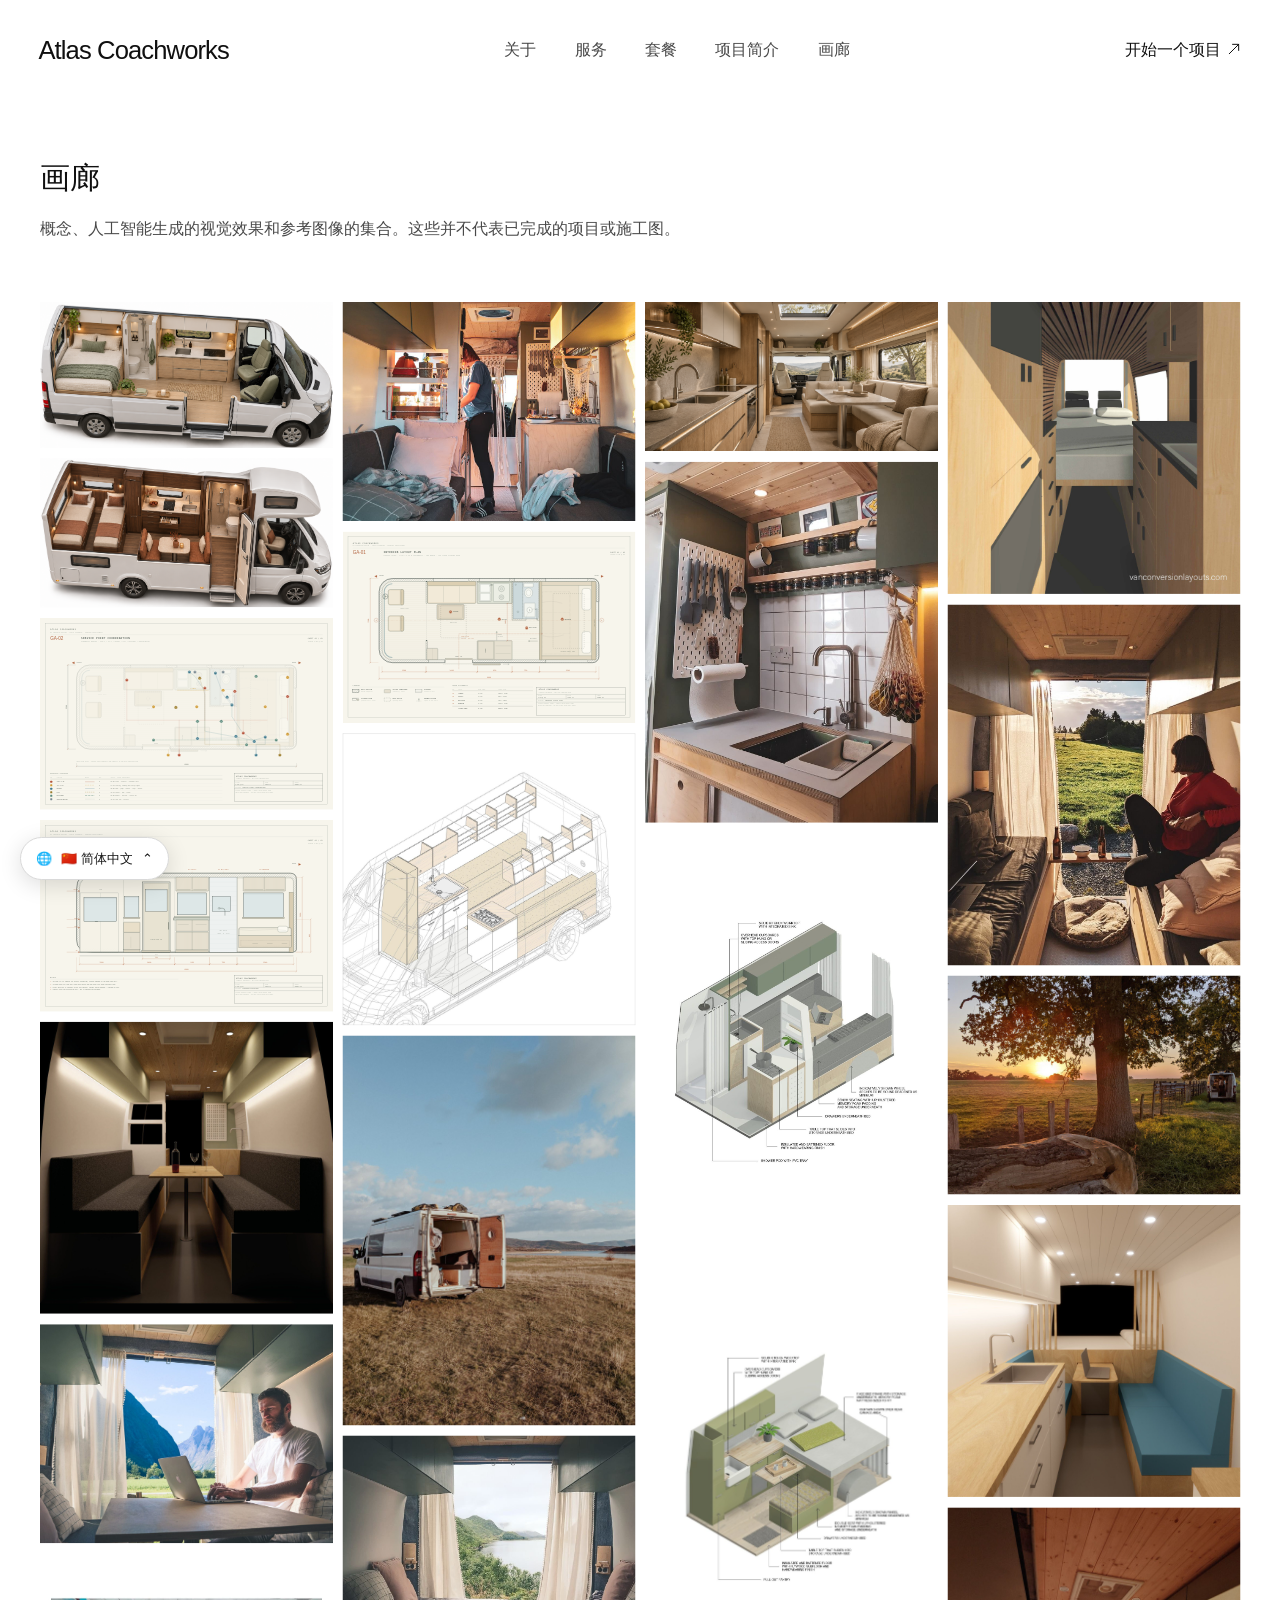
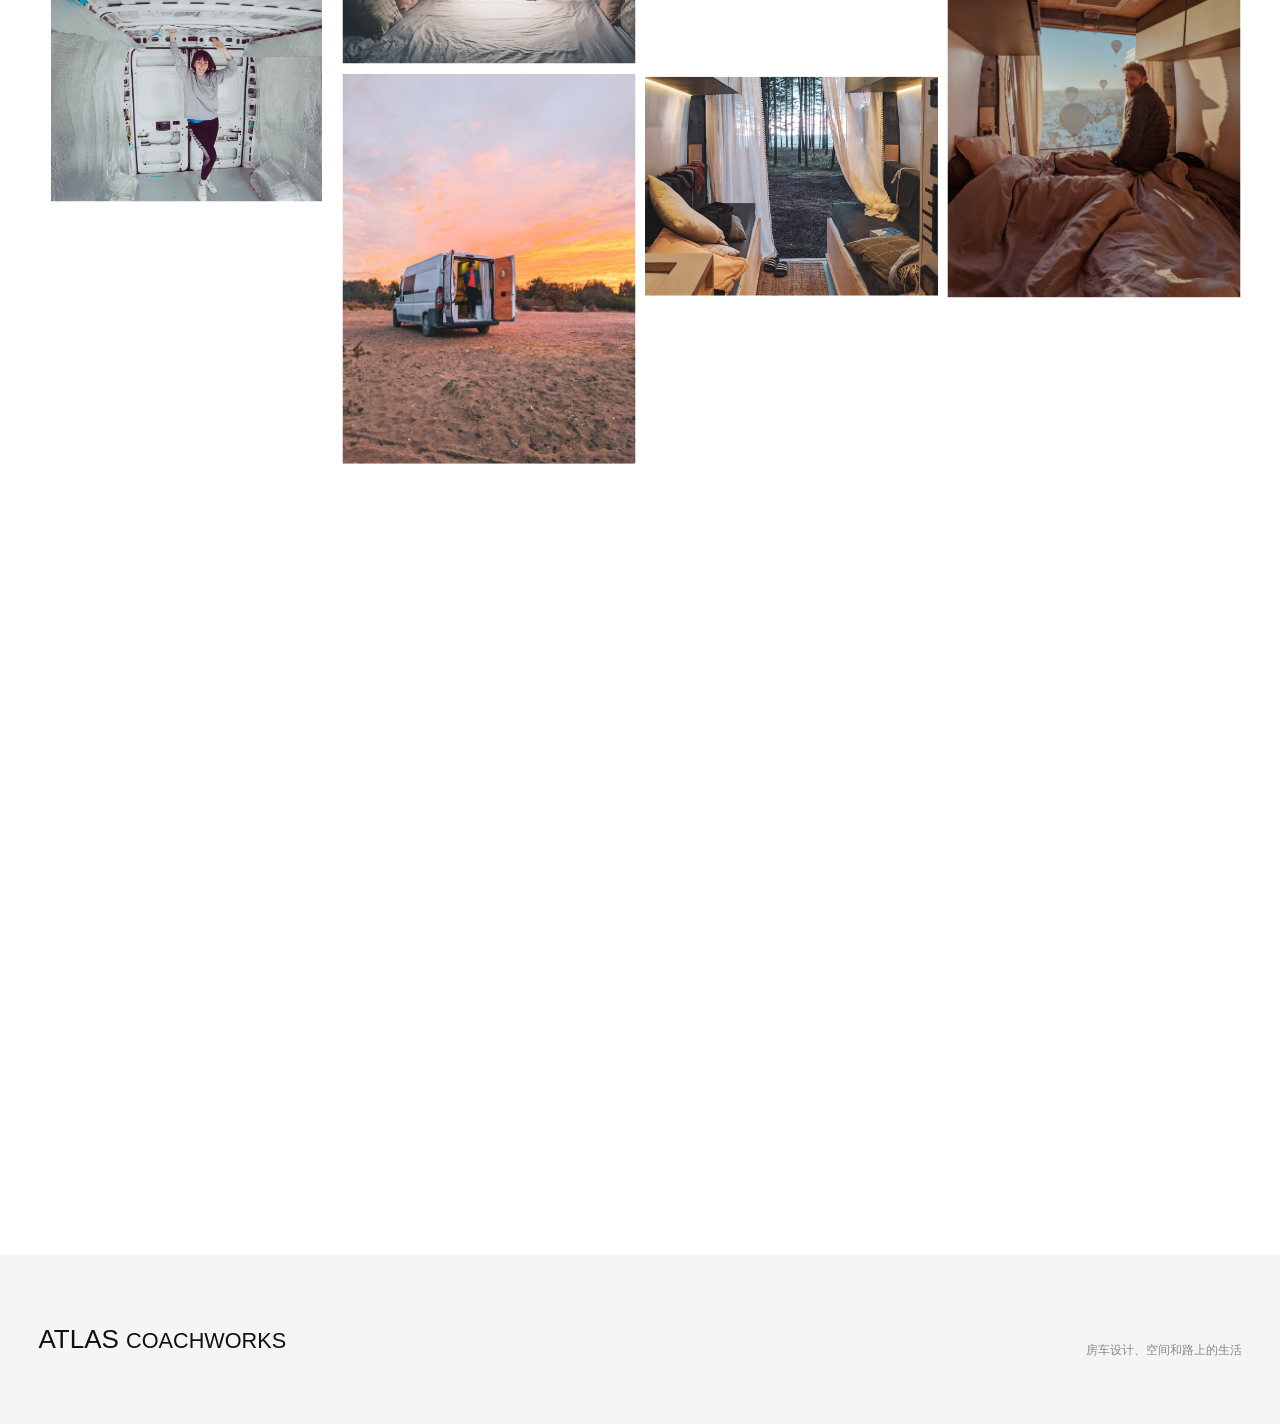
==== commit eb7842fc: "Add distinct twin-bed motorhome concept" ====
--- a/public/gallery-zh.html
+++ b/public/gallery-zh.html
@@ -1,3 +1,3 @@
 <!DOCTYPE html>
 
-<html lang="zh-CN"><head><meta charset="utf-8"/><meta content="width=device-width,initial-scale=1" name="viewport"/><title>设计画廊 | Atlas Coachworks</title><link href="assets/css/reference.css?v=20261124-2" rel="stylesheet"/><link href="assets/css/gallery.css" rel="stylesheet"/><link href="assets/css/language.css?v=20261124-2" rel="stylesheet"/></head><body class="gallery-page"><header class="header"><div class="header-inner"><a class="wordmark" href="zh.html">Atlas Coachworks</a><nav aria-label="Navigation"><a href="zh.html#approach">关于</a><a href="zh.html#services">服务</a><a href="zh.html#packages">设计套餐</a><a href="zh.html#brief">需求沟通</a><a href="gallery-zh.html">设计画廊</a></nav><div class="header-actions"><a class="nav-cta" href="zh.html#brief">开始设计 <svg class="arrow-icon" width="16" height="16" aria-hidden="true" focusable="false" viewBox="0 0 24 24"><path d="M5 19 19 5M10 5h9v9"/></svg></a><button aria-expanded="false" aria-label="Menu" class="menu-toggle"><svg class="menu-icon" width="24" height="24" aria-hidden="true" focusable="false" viewBox="0 0 24 24"><path d="M3 6h18M3 12h18M3 18h18"/></svg></button></div></div><div class="mobile-nav" hidden=""><a href="zh.html#approach">关于</a><a href="zh.html#services">服务</a><a href="zh.html#packages">设计套餐</a><a href="zh.html#brief">需求沟通</a><a href="gallery-zh.html">设计画廊</a></div></header><main class="gallery-main"><div class="wrap"><div class="gallery-heading"><div><h1>设计画廊</h1><p>设计、图纸与灵感的集合。页面包含概念示意、AI 生成画面及参考图片，不代表已完成项目或施工图。</p></div></div><div class="masonry gallery-grid"><button aria-label="三维空间概念" class="gallery-item" data-caption="三维空间概念" data-image="assets/images/rv-layout-door-v2.png" type="button"><img alt="三维空间概念" height="887" loading="lazy" src="assets/images/rv-layout-door-v2.png" width="1774"/><span>三维空间概念 <svg class="arrow-icon" width="16" height="16" aria-hidden="true" focusable="false" viewBox="0 0 24 24"><path d="M5 19 19 5M10 5h9v9"/></svg></span></button><button aria-label="车内生活场景" class="gallery-item" data-caption="车内生活场景" data-image="assets/images/reference/reference-00.jpg" type="button"><img alt="车内生活场景" height="768" loading="lazy" src="assets/images/reference/reference-00.jpg" width="1024"/><span>车内生活场景 <svg class="arrow-icon" width="16" height="16" aria-hidden="true" focusable="false" viewBox="0 0 24 24"><path d="M5 19 19 5M10 5h9v9"/></svg></span></button><button aria-label="室内氛围概念" class="gallery-item" data-caption="室内氛围概念" data-image="assets/images/interior-concept-v3.png" type="button"><img alt="室内氛围概念" height="897" loading="lazy" src="assets/images/interior-concept-v3.png" width="1752"/><span>室内氛围概念 <svg class="arrow-icon" width="16" height="16" aria-hidden="true" focusable="false" viewBox="0 0 24 24"><path d="M5 19 19 5M10 5h9v9"/></svg></span></button><button aria-label="室内通道效果" class="gallery-item" data-caption="室内通道效果" data-image="assets/images/reference/reference-01.jpg" type="button"><img alt="室内通道效果" height="1600" loading="lazy" src="assets/images/reference/reference-01.jpg" width="1600"/><span>室内通道效果 <svg class="arrow-icon" width="16" height="16" aria-hidden="true" focusable="false" viewBox="0 0 24 24"><path d="M5 19 19 5M10 5h9v9"/></svg></span></button><button aria-label="柜体与储物概念" class="gallery-item" data-caption="柜体与储物概念" data-image="assets/images/rv-storage-interior-v2.png" type="button"><img alt="柜体与储物概念" height="887" loading="lazy" src="assets/images/rv-storage-interior-v2.png" width="1774"/><span>柜体与储物概念 <svg class="arrow-icon" width="16" height="16" aria-hidden="true" focusable="false" viewBox="0 0 24 24"><path d="M5 19 19 5M10 5h9v9"/></svg></span></button><button aria-label="厨房细节照片" class="gallery-item" data-caption="厨房细节照片" data-image="assets/images/reference/reference-02.jpg" type="button"><img alt="厨房细节照片" height="1333" loading="lazy" src="assets/images/reference/reference-02.jpg" width="1080"/><span>厨房细节照片 <svg class="arrow-icon" width="16" height="16" aria-hidden="true" focusable="false" viewBox="0 0 24 24"><path d="M5 19 19 5M10 5h9v9"/></svg></span></button><button aria-label="室内平面布置图 GA-01" class="gallery-item" data-caption="室内平面布置图 GA-01（1:50）" data-image="assets/images/ga-01-layout.svg" type="button"><img alt="室内平面布置图 GA-01" height="1050" loading="lazy" src="assets/images/ga-01-layout.svg" width="1600"/><span>室内平面布置图 GA-01 <svg class="arrow-icon" width="16" height="16" aria-hidden="true" focusable="false" viewBox="0 0 24 24"><path d="M5 19 19 5M10 5h9v9"/></svg></span></button><button aria-label="会客与休憩空间" class="gallery-item" data-caption="会客与休憩空间" data-image="assets/images/reference/reference-03.jpg" type="button"><img alt="会客与休憩空间" height="1333" loading="lazy" src="assets/images/reference/reference-03.jpg" width="1080"/><span>会客与休憩空间 <svg class="arrow-icon" width="16" height="16" aria-hidden="true" focusable="false" viewBox="0 0 24 24"><path d="M5 19 19 5M10 5h9v9"/></svg></span></button><button aria-label="点位协调图 GA-02" class="gallery-item" data-caption="点位协调图 GA-02（1:50）" data-image="assets/images/ga-02-services.svg" type="button"><img alt="点位协调图 GA-02" height="1050" loading="lazy" src="assets/images/ga-02-services.svg" width="1600"/><span>点位协调图 GA-02 <svg class="arrow-icon" width="16" height="16" aria-hidden="true" focusable="false" viewBox="0 0 24 24"><path d="M5 19 19 5M10 5h9v9"/></svg></span></button><button aria-label="车体结构与家具轴测" class="gallery-item" data-caption="车体结构与家具轴测" data-image="assets/images/reference/reference-04.jpg" type="button"><img alt="车体结构与家具轴测" height="1598" loading="lazy" src="assets/images/reference/reference-04.jpg" width="1600"/><span>车体结构与家具轴测 <svg class="arrow-icon" width="16" height="16" aria-hidden="true" focusable="false" viewBox="0 0 24 24"><path d="M5 19 19 5M10 5h9v9"/></svg></span></button><button aria-label="室内立面图 GA-03" class="gallery-item" data-caption="室内立面图 GA-03 · A-A 剖视（1:50）" data-image="assets/images/ga-03-elevation.svg" type="button"><img alt="室内立面图 GA-03" height="1050" loading="lazy" src="assets/images/ga-03-elevation.svg" width="1600"/><span>室内立面图 GA-03 <svg class="arrow-icon" width="16" height="16" aria-hidden="true" focusable="false" viewBox="0 0 24 24"><path d="M5 19 19 5M10 5h9v9"/></svg></span></button><button aria-label="室内空间轴测" class="gallery-item" data-caption="室内空间轴测" data-image="assets/images/reference/reference-05.jpg" type="button"><img alt="室内空间轴测" height="1600" loading="lazy" src="assets/images/reference/reference-05.jpg" width="1097"/><span>室内空间轴测 <svg class="arrow-icon" width="16" height="16" aria-hidden="true" focusable="false" viewBox="0 0 24 24"><path d="M5 19 19 5M10 5h9v9"/></svg></span></button><button aria-label="旅途风景" class="gallery-item" data-caption="旅途风景" data-image="assets/images/reference/reference-06.jpg" type="button"><img alt="旅途风景" height="1200" loading="lazy" src="assets/images/reference/reference-06.jpg" width="1600"/><span>旅途风景 <svg class="arrow-icon" width="16" height="16" aria-hidden="true" focusable="false" viewBox="0 0 24 24"><path d="M5 19 19 5M10 5h9v9"/></svg></span></button><button aria-label="车内座椅与照明" class="gallery-item" data-caption="车内座椅与照明" data-image="assets/images/reference/reference-07.jpg" type="button"><img alt="车内座椅与照明" height="1600" loading="lazy" src="assets/images/reference/reference-07.jpg" width="1600"/><span>车内座椅与照明 <svg class="arrow-icon" width="16" height="16" aria-hidden="true" focusable="false" viewBox="0 0 24 24"><path d="M5 19 19 5M10 5h9v9"/></svg></span></button><button aria-label="户外房车照片" class="gallery-item" data-caption="户外房车照片" data-image="assets/images/reference/reference-08.jpg" type="button"><img alt="户外房车照片" height="1600" loading="lazy" src="assets/images/reference/reference-08.jpg" width="1200"/><span>户外房车照片 <svg class="arrow-icon" width="16" height="16" aria-hidden="true" focusable="false" viewBox="0 0 24 24"><path d="M5 19 19 5M10 5h9v9"/></svg></span></button><button aria-label="会客与厨房效果" class="gallery-item" data-caption="会客与厨房效果" data-image="assets/images/reference/reference-09.jpg" type="button"><img alt="会客与厨房效果" height="1600" loading="lazy" src="assets/images/reference/reference-09.jpg" width="1600"/><span>会客与厨房效果 <svg class="arrow-icon" width="16" height="16" aria-hidden="true" focusable="false" viewBox="0 0 24 24"><path d="M5 19 19 5M10 5h9v9"/></svg></span></button><button aria-label="车内布局与家具" class="gallery-item" data-caption="车内布局与家具" data-image="assets/images/reference/reference-10.jpg" type="button"><img alt="车内布局与家具" height="1600" loading="lazy" src="assets/images/reference/reference-10.jpg" width="1178"/><span>车内布局与家具 <svg class="arrow-icon" width="16" height="16" aria-hidden="true" focusable="false" viewBox="0 0 24 24"><path d="M5 19 19 5M10 5h9v9"/></svg></span></button><button aria-label="车内办公场景" class="gallery-item" data-caption="车内办公场景" data-image="assets/images/reference/reference-11.jpg" type="button"><img alt="车内办公场景" height="1201" loading="lazy" src="assets/images/reference/reference-11.jpg" width="1600"/><span>车内办公场景 <svg class="arrow-icon" width="16" height="16" aria-hidden="true" focusable="false" viewBox="0 0 24 24"><path d="M5 19 19 5M10 5h9v9"/></svg></span></button><button aria-label="卧铺空间照片" class="gallery-item" data-caption="卧铺空间照片" data-image="assets/images/reference/reference-12.jpg" type="button"><img alt="卧铺空间照片" height="843" loading="lazy" src="assets/images/reference/reference-12.jpg" width="1080"/><span>卧铺空间照片 <svg class="arrow-icon" width="16" height="16" aria-hidden="true" focusable="false" viewBox="0 0 24 24"><path d="M5 19 19 5M10 5h9v9"/></svg></span></button><button aria-label="室内休憩空间" class="gallery-item" data-caption="室内休憩空间" data-image="assets/images/reference/reference-13.jpg" type="button"><img alt="室内休憩空间" height="1600" loading="lazy" src="assets/images/reference/reference-13.jpg" width="1200"/><span>室内休憩空间 <svg class="arrow-icon" width="16" height="16" aria-hidden="true" focusable="false" viewBox="0 0 24 24"><path d="M5 19 19 5M10 5h9v9"/></svg></span></button><button aria-label="改装前车体" class="gallery-item" data-caption="改装前车体" data-image="assets/images/reference/reference-14.jpg" type="button"><img alt="改装前车体" height="1080" loading="lazy" src="assets/images/reference/reference-14.jpg" width="1080"/><span>改装前车体 <svg class="arrow-icon" width="16" height="16" aria-hidden="true" focusable="false" viewBox="0 0 24 24"><path d="M5 19 19 5M10 5h9v9"/></svg></span></button><button aria-label="户外房车日落" class="gallery-item" data-caption="户外房车日落" data-image="assets/images/reference/reference-15.jpg" type="button"><img alt="户外房车日落" height="1600" loading="lazy" src="assets/images/reference/reference-15.jpg" width="1200"/><span>户外房车日落 <svg class="arrow-icon" width="16" height="16" aria-hidden="true" focusable="false" viewBox="0 0 24 24"><path d="M5 19 19 5M10 5h9v9"/></svg></span></button><button aria-label="车内休憩空间" class="gallery-item" data-caption="车内休憩空间" data-image="assets/images/reference/reference-16.jpg" type="button"><img alt="车内休憩空间" height="768" loading="lazy" src="assets/images/reference/reference-16.jpg" width="1024"/><span>车内休憩空间 <svg class="arrow-icon" width="16" height="16" aria-hidden="true" focusable="false" viewBox="0 0 24 24"><path d="M5 19 19 5M10 5h9v9"/></svg></span></button><button aria-label="户外烹饪场景" class="gallery-item" data-caption="户外烹饪场景" data-image="assets/images/reference/reference-17.jpg" type="button"><img alt="户外烹饪场景" height="768" loading="lazy" src="assets/images/reference/reference-17.jpg" width="1024"/><span>户外烹饪场景 <svg class="arrow-icon" width="16" height="16" aria-hidden="true" focusable="false" viewBox="0 0 24 24"><path d="M5 19 19 5M10 5h9v9"/></svg></span></button><button aria-label="厨房与卧铺空间" class="gallery-item" data-caption="厨房与卧铺空间" data-image="assets/images/reference/reference-18.jpg" type="button"><img alt="厨房与卧铺空间" height="1035" loading="lazy" src="assets/images/reference/reference-18.jpg" width="1600"/><span>厨房与卧铺空间 <svg class="arrow-icon" width="16" height="16" aria-hidden="true" focusable="false" viewBox="0 0 24 24"><path d="M5 19 19 5M10 5h9v9"/></svg></span></button><button aria-label="房车厨房生活" class="gallery-item" data-caption="房车厨房生活" data-image="assets/images/reference/reference-19.jpg" type="button"><img alt="房车厨房生活" height="768" loading="lazy" src="assets/images/reference/reference-19.jpg" width="1024"/><span>房车厨房生活 <svg class="arrow-icon" width="16" height="16" aria-hidden="true" focusable="false" viewBox="0 0 24 24"><path d="M5 19 19 5M10 5h9v9"/></svg></span></button><button aria-label="车内座椅布局" class="gallery-item" data-caption="车内座椅布局" data-image="assets/images/reference/reference-20.jpg" type="button"><img alt="车内座椅布局" height="1600" loading="lazy" src="assets/images/reference/reference-20.jpg" width="1600"/><span>车内座椅布局 <svg class="arrow-icon" width="16" height="16" aria-hidden="true" focusable="false" viewBox="0 0 24 24"><path d="M5 19 19 5M10 5h9v9"/></svg></span></button><button aria-label="设计图纸展示" class="gallery-item" data-caption="设计图纸展示" data-image="assets/images/reference/reference-21.jpg" type="button"><img alt="设计图纸展示" height="1600" loading="lazy" src="assets/images/reference/reference-21.jpg" width="1600"/><span>设计图纸展示 <svg class="arrow-icon" width="16" height="16" aria-hidden="true" focusable="false" viewBox="0 0 24 24"><path d="M5 19 19 5M10 5h9v9"/></svg></span></button><button aria-label="家具与厨房效果" class="gallery-item" data-caption="家具与厨房效果" data-image="assets/images/reference/reference-22.jpg" type="button"><img alt="家具与厨房效果" height="1600" loading="lazy" src="assets/images/reference/reference-22.jpg" width="1600"/><span>家具与厨房效果 <svg class="arrow-icon" width="16" height="16" aria-hidden="true" focusable="false" viewBox="0 0 24 24"><path d="M5 19 19 5M10 5h9v9"/></svg></span></button><button aria-label="车体三维线稿" class="gallery-item" data-caption="车体三维线稿" data-image="assets/images/reference/reference-23.jpg" type="button"><img alt="车体三维线稿" height="780" loading="lazy" src="assets/images/reference/reference-23.jpg" width="978"/><span>车体三维线稿 <svg class="arrow-icon" width="16" height="16" aria-hidden="true" focusable="false" viewBox="0 0 24 24"><path d="M5 19 19 5M10 5h9v9"/></svg></span></button><button aria-label="房车旅行照片" class="gallery-item" data-caption="房车旅行照片" data-image="assets/images/reference/reference-24.jpg" type="button"><img alt="房车旅行照片" height="768" loading="lazy" src="assets/images/reference/reference-24.jpg" width="1024"/><span>房车旅行照片 <svg class="arrow-icon" width="16" height="16" aria-hidden="true" focusable="false" viewBox="0 0 24 24"><path d="M5 19 19 5M10 5h9v9"/></svg></span></button><button aria-label="卧铺与窗景" class="gallery-item" data-caption="卧铺与窗景" data-image="assets/images/reference/reference-25.jpg" type="button"><img alt="卧铺与窗景" height="1201" loading="lazy" src="assets/images/reference/reference-25.jpg" width="1600"/><span>卧铺与窗景 <svg class="arrow-icon" width="16" height="16" aria-hidden="true" focusable="false" viewBox="0 0 24 24"><path d="M5 19 19 5M10 5h9v9"/></svg></span></button><button aria-label="室内平面布局" class="gallery-item" data-caption="室内平面布局" data-image="assets/images/reference/reference-26.jpg" type="button"><img alt="室内平面布局" height="1600" loading="lazy" src="assets/images/reference/reference-26.jpg" width="1600"/><span>室内平面布局 <svg class="arrow-icon" width="16" height="16" aria-hidden="true" focusable="false" viewBox="0 0 24 24"><path d="M5 19 19 5M10 5h9v9"/></svg></span></button><button aria-label="房车生活场景" class="gallery-item" data-caption="房车生活场景" data-image="assets/images/reference/reference-27.jpg" type="button"><img alt="房车生活场景" height="768" loading="lazy" src="assets/images/reference/reference-27.jpg" width="1024"/><span>房车生活场景 <svg class="arrow-icon" width="16" height="16" aria-hidden="true" focusable="false" viewBox="0 0 24 24"><path d="M5 19 19 5M10 5h9v9"/></svg></span></button><button aria-label="空间平面图" class="gallery-item" data-caption="空间平面图" data-image="assets/images/reference/reference-28.jpg" type="button"><img alt="空间平面图" height="821" loading="lazy" src="assets/images/reference/reference-28.jpg" width="1600"/><span>空间平面图 <svg class="arrow-icon" width="16" height="16" aria-hidden="true" focusable="false" viewBox="0 0 24 24"><path d="M5 19 19 5M10 5h9v9"/></svg></span></button></div></div></main><footer><div class="wrap footer-inner"><strong>ATLAS <small>COACHWORKS</small></strong><span>房车设计、空间与生活方式展示</span></div></footer><dialog class="gallery-dialog" id="galleryDialog"><button aria-label="关闭" class="dialog-close">×</button><img alt=""/><p></p></dialog><script src="assets/js/studio.js?v=20261124-2"></script><script defer="True" src="assets/js/gallery.js"></script><script src="assets/js/language.js?v=20261124-2"></script></body></html>
+<html lang="zh-CN"><head><meta charset="utf-8"/><meta content="width=device-width,initial-scale=1" name="viewport"/><title>设计画廊 | Atlas Coachworks</title><link href="assets/css/reference.css?v=20261124-2" rel="stylesheet"/><link href="assets/css/gallery.css" rel="stylesheet"/><link href="assets/css/language.css?v=20261124-2" rel="stylesheet"/></head><body class="gallery-page"><header class="header"><div class="header-inner"><a class="wordmark" href="zh.html">Atlas Coachworks</a><nav aria-label="Navigation"><a href="zh.html#approach">关于</a><a href="zh.html#services">服务</a><a href="zh.html#packages">设计套餐</a><a href="zh.html#brief">需求沟通</a><a href="gallery-zh.html">设计画廊</a></nav><div class="header-actions"><a class="nav-cta" href="zh.html#brief">开始设计 <svg class="arrow-icon" width="16" height="16" aria-hidden="true" focusable="false" viewBox="0 0 24 24"><path d="M5 19 19 5M10 5h9v9"/></svg></a><button aria-expanded="false" aria-label="Menu" class="menu-toggle"><svg class="menu-icon" width="24" height="24" aria-hidden="true" focusable="false" viewBox="0 0 24 24"><path d="M3 6h18M3 12h18M3 18h18"/></svg></button></div></div><div class="mobile-nav" hidden=""><a href="zh.html#approach">关于</a><a href="zh.html#services">服务</a><a href="zh.html#packages">设计套餐</a><a href="zh.html#brief">需求沟通</a><a href="gallery-zh.html">设计画廊</a></div></header><main class="gallery-main"><div class="wrap"><div class="gallery-heading"><div><h1>设计画廊</h1><p>设计、图纸与灵感的集合。页面包含概念示意、AI 生成画面及参考图片，不代表已完成项目或施工图。</p></div></div><div class="masonry gallery-grid"><button aria-label="三维空间概念" class="gallery-item" data-caption="三维空间概念" data-image="assets/images/rv-layout-door-v2.png" type="button"><img alt="三维空间概念" height="887" loading="lazy" src="assets/images/rv-layout-door-v2.png" width="1774"/><span>三维空间概念 <svg class="arrow-icon" width="16" height="16" aria-hidden="true" focusable="false" viewBox="0 0 24 24"><path d="M5 19 19 5M10 5h9v9"/></svg></span></button><button aria-label="车内生活场景" class="gallery-item" data-caption="车内生活场景" data-image="assets/images/reference/reference-00.jpg" type="button"><img alt="车内生活场景" height="768" loading="lazy" src="assets/images/reference/reference-00.jpg" width="1024"/><span>车内生活场景 <svg class="arrow-icon" width="16" height="16" aria-hidden="true" focusable="false" viewBox="0 0 24 24"><path d="M5 19 19 5M10 5h9v9"/></svg></span></button><button aria-label="室内氛围概念" class="gallery-item" data-caption="室内氛围概念" data-image="assets/images/interior-concept-v3.png" type="button"><img alt="室内氛围概念" height="897" loading="lazy" src="assets/images/interior-concept-v3.png" width="1752"/><span>室内氛围概念 <svg class="arrow-icon" width="16" height="16" aria-hidden="true" focusable="false" viewBox="0 0 24 24"><path d="M5 19 19 5M10 5h9v9"/></svg></span></button><button aria-label="室内通道效果" class="gallery-item" data-caption="室内通道效果" data-image="assets/images/reference/reference-01.jpg" type="button"><img alt="室内通道效果" height="1600" loading="lazy" src="assets/images/reference/reference-01.jpg" width="1600"/><span>室内通道效果 <svg class="arrow-icon" width="16" height="16" aria-hidden="true" focusable="false" viewBox="0 0 24 24"><path d="M5 19 19 5M10 5h9v9"/></svg></span></button><button aria-label="柜体与储物概念" class="gallery-item" data-caption="柜体与储物概念" data-image="assets/images/rv-twin-bed-layout-v3.png" type="button"><img alt="柜体与储物概念" height="897" loading="lazy" src="assets/images/rv-twin-bed-layout-v3.png" width="1754"/><span>柜体与储物概念 <svg class="arrow-icon" width="16" height="16" aria-hidden="true" focusable="false" viewBox="0 0 24 24"><path d="M5 19 19 5M10 5h9v9"/></svg></span></button><button aria-label="厨房细节照片" class="gallery-item" data-caption="厨房细节照片" data-image="assets/images/reference/reference-02.jpg" type="button"><img alt="厨房细节照片" height="1333" loading="lazy" src="assets/images/reference/reference-02.jpg" width="1080"/><span>厨房细节照片 <svg class="arrow-icon" width="16" height="16" aria-hidden="true" focusable="false" viewBox="0 0 24 24"><path d="M5 19 19 5M10 5h9v9"/></svg></span></button><button aria-label="室内平面布置图 GA-01" class="gallery-item" data-caption="室内平面布置图 GA-01（1:50）" data-image="assets/images/ga-01-layout.svg" type="button"><img alt="室内平面布置图 GA-01" height="1050" loading="lazy" src="assets/images/ga-01-layout.svg" width="1600"/><span>室内平面布置图 GA-01 <svg class="arrow-icon" width="16" height="16" aria-hidden="true" focusable="false" viewBox="0 0 24 24"><path d="M5 19 19 5M10 5h9v9"/></svg></span></button><button aria-label="会客与休憩空间" class="gallery-item" data-caption="会客与休憩空间" data-image="assets/images/reference/reference-03.jpg" type="button"><img alt="会客与休憩空间" height="1333" loading="lazy" src="assets/images/reference/reference-03.jpg" width="1080"/><span>会客与休憩空间 <svg class="arrow-icon" width="16" height="16" aria-hidden="true" focusable="false" viewBox="0 0 24 24"><path d="M5 19 19 5M10 5h9v9"/></svg></span></button><button aria-label="点位协调图 GA-02" class="gallery-item" data-caption="点位协调图 GA-02（1:50）" data-image="assets/images/ga-02-services.svg" type="button"><img alt="点位协调图 GA-02" height="1050" loading="lazy" src="assets/images/ga-02-services.svg" width="1600"/><span>点位协调图 GA-02 <svg class="arrow-icon" width="16" height="16" aria-hidden="true" focusable="false" viewBox="0 0 24 24"><path d="M5 19 19 5M10 5h9v9"/></svg></span></button><button aria-label="车体结构与家具轴测" class="gallery-item" data-caption="车体结构与家具轴测" data-image="assets/images/reference/reference-04.jpg" type="button"><img alt="车体结构与家具轴测" height="1598" loading="lazy" src="assets/images/reference/reference-04.jpg" width="1600"/><span>车体结构与家具轴测 <svg class="arrow-icon" width="16" height="16" aria-hidden="true" focusable="false" viewBox="0 0 24 24"><path d="M5 19 19 5M10 5h9v9"/></svg></span></button><button aria-label="室内立面图 GA-03" class="gallery-item" data-caption="室内立面图 GA-03 · A-A 剖视（1:50）" data-image="assets/images/ga-03-elevation.svg" type="button"><img alt="室内立面图 GA-03" height="1050" loading="lazy" src="assets/images/ga-03-elevation.svg" width="1600"/><span>室内立面图 GA-03 <svg class="arrow-icon" width="16" height="16" aria-hidden="true" focusable="false" viewBox="0 0 24 24"><path d="M5 19 19 5M10 5h9v9"/></svg></span></button><button aria-label="室内空间轴测" class="gallery-item" data-caption="室内空间轴测" data-image="assets/images/reference/reference-05.jpg" type="button"><img alt="室内空间轴测" height="1600" loading="lazy" src="assets/images/reference/reference-05.jpg" width="1097"/><span>室内空间轴测 <svg class="arrow-icon" width="16" height="16" aria-hidden="true" focusable="false" viewBox="0 0 24 24"><path d="M5 19 19 5M10 5h9v9"/></svg></span></button><button aria-label="旅途风景" class="gallery-item" data-caption="旅途风景" data-image="assets/images/reference/reference-06.jpg" type="button"><img alt="旅途风景" height="1200" loading="lazy" src="assets/images/reference/reference-06.jpg" width="1600"/><span>旅途风景 <svg class="arrow-icon" width="16" height="16" aria-hidden="true" focusable="false" viewBox="0 0 24 24"><path d="M5 19 19 5M10 5h9v9"/></svg></span></button><button aria-label="车内座椅与照明" class="gallery-item" data-caption="车内座椅与照明" data-image="assets/images/reference/reference-07.jpg" type="button"><img alt="车内座椅与照明" height="1600" loading="lazy" src="assets/images/reference/reference-07.jpg" width="1600"/><span>车内座椅与照明 <svg class="arrow-icon" width="16" height="16" aria-hidden="true" focusable="false" viewBox="0 0 24 24"><path d="M5 19 19 5M10 5h9v9"/></svg></span></button><button aria-label="户外房车照片" class="gallery-item" data-caption="户外房车照片" data-image="assets/images/reference/reference-08.jpg" type="button"><img alt="户外房车照片" height="1600" loading="lazy" src="assets/images/reference/reference-08.jpg" width="1200"/><span>户外房车照片 <svg class="arrow-icon" width="16" height="16" aria-hidden="true" focusable="false" viewBox="0 0 24 24"><path d="M5 19 19 5M10 5h9v9"/></svg></span></button><button aria-label="会客与厨房效果" class="gallery-item" data-caption="会客与厨房效果" data-image="assets/images/reference/reference-09.jpg" type="button"><img alt="会客与厨房效果" height="1600" loading="lazy" src="assets/images/reference/reference-09.jpg" width="1600"/><span>会客与厨房效果 <svg class="arrow-icon" width="16" height="16" aria-hidden="true" focusable="false" viewBox="0 0 24 24"><path d="M5 19 19 5M10 5h9v9"/></svg></span></button><button aria-label="车内布局与家具" class="gallery-item" data-caption="车内布局与家具" data-image="assets/images/reference/reference-10.jpg" type="button"><img alt="车内布局与家具" height="1600" loading="lazy" src="assets/images/reference/reference-10.jpg" width="1178"/><span>车内布局与家具 <svg class="arrow-icon" width="16" height="16" aria-hidden="true" focusable="false" viewBox="0 0 24 24"><path d="M5 19 19 5M10 5h9v9"/></svg></span></button><button aria-label="车内办公场景" class="gallery-item" data-caption="车内办公场景" data-image="assets/images/reference/reference-11.jpg" type="button"><img alt="车内办公场景" height="1201" loading="lazy" src="assets/images/reference/reference-11.jpg" width="1600"/><span>车内办公场景 <svg class="arrow-icon" width="16" height="16" aria-hidden="true" focusable="false" viewBox="0 0 24 24"><path d="M5 19 19 5M10 5h9v9"/></svg></span></button><button aria-label="卧铺空间照片" class="gallery-item" data-caption="卧铺空间照片" data-image="assets/images/reference/reference-12.jpg" type="button"><img alt="卧铺空间照片" height="843" loading="lazy" src="assets/images/reference/reference-12.jpg" width="1080"/><span>卧铺空间照片 <svg class="arrow-icon" width="16" height="16" aria-hidden="true" focusable="false" viewBox="0 0 24 24"><path d="M5 19 19 5M10 5h9v9"/></svg></span></button><button aria-label="室内休憩空间" class="gallery-item" data-caption="室内休憩空间" data-image="assets/images/reference/reference-13.jpg" type="button"><img alt="室内休憩空间" height="1600" loading="lazy" src="assets/images/reference/reference-13.jpg" width="1200"/><span>室内休憩空间 <svg class="arrow-icon" width="16" height="16" aria-hidden="true" focusable="false" viewBox="0 0 24 24"><path d="M5 19 19 5M10 5h9v9"/></svg></span></button><button aria-label="改装前车体" class="gallery-item" data-caption="改装前车体" data-image="assets/images/reference/reference-14.jpg" type="button"><img alt="改装前车体" height="1080" loading="lazy" src="assets/images/reference/reference-14.jpg" width="1080"/><span>改装前车体 <svg class="arrow-icon" width="16" height="16" aria-hidden="true" focusable="false" viewBox="0 0 24 24"><path d="M5 19 19 5M10 5h9v9"/></svg></span></button><button aria-label="户外房车日落" class="gallery-item" data-caption="户外房车日落" data-image="assets/images/reference/reference-15.jpg" type="button"><img alt="户外房车日落" height="1600" loading="lazy" src="assets/images/reference/reference-15.jpg" width="1200"/><span>户外房车日落 <svg class="arrow-icon" width="16" height="16" aria-hidden="true" focusable="false" viewBox="0 0 24 24"><path d="M5 19 19 5M10 5h9v9"/></svg></span></button><button aria-label="车内休憩空间" class="gallery-item" data-caption="车内休憩空间" data-image="assets/images/reference/reference-16.jpg" type="button"><img alt="车内休憩空间" height="768" loading="lazy" src="assets/images/reference/reference-16.jpg" width="1024"/><span>车内休憩空间 <svg class="arrow-icon" width="16" height="16" aria-hidden="true" focusable="false" viewBox="0 0 24 24"><path d="M5 19 19 5M10 5h9v9"/></svg></span></button><button aria-label="户外烹饪场景" class="gallery-item" data-caption="户外烹饪场景" data-image="assets/images/reference/reference-17.jpg" type="button"><img alt="户外烹饪场景" height="768" loading="lazy" src="assets/images/reference/reference-17.jpg" width="1024"/><span>户外烹饪场景 <svg class="arrow-icon" width="16" height="16" aria-hidden="true" focusable="false" viewBox="0 0 24 24"><path d="M5 19 19 5M10 5h9v9"/></svg></span></button><button aria-label="厨房与卧铺空间" class="gallery-item" data-caption="厨房与卧铺空间" data-image="assets/images/reference/reference-18.jpg" type="button"><img alt="厨房与卧铺空间" height="1035" loading="lazy" src="assets/images/reference/reference-18.jpg" width="1600"/><span>厨房与卧铺空间 <svg class="arrow-icon" width="16" height="16" aria-hidden="true" focusable="false" viewBox="0 0 24 24"><path d="M5 19 19 5M10 5h9v9"/></svg></span></button><button aria-label="房车厨房生活" class="gallery-item" data-caption="房车厨房生活" data-image="assets/images/reference/reference-19.jpg" type="button"><img alt="房车厨房生活" height="768" loading="lazy" src="assets/images/reference/reference-19.jpg" width="1024"/><span>房车厨房生活 <svg class="arrow-icon" width="16" height="16" aria-hidden="true" focusable="false" viewBox="0 0 24 24"><path d="M5 19 19 5M10 5h9v9"/></svg></span></button><button aria-label="车内座椅布局" class="gallery-item" data-caption="车内座椅布局" data-image="assets/images/reference/reference-20.jpg" type="button"><img alt="车内座椅布局" height="1600" loading="lazy" src="assets/images/reference/reference-20.jpg" width="1600"/><span>车内座椅布局 <svg class="arrow-icon" width="16" height="16" aria-hidden="true" focusable="false" viewBox="0 0 24 24"><path d="M5 19 19 5M10 5h9v9"/></svg></span></button><button aria-label="设计图纸展示" class="gallery-item" data-caption="设计图纸展示" data-image="assets/images/reference/reference-21.jpg" type="button"><img alt="设计图纸展示" height="1600" loading="lazy" src="assets/images/reference/reference-21.jpg" width="1600"/><span>设计图纸展示 <svg class="arrow-icon" width="16" height="16" aria-hidden="true" focusable="false" viewBox="0 0 24 24"><path d="M5 19 19 5M10 5h9v9"/></svg></span></button><button aria-label="家具与厨房效果" class="gallery-item" data-caption="家具与厨房效果" data-image="assets/images/reference/reference-22.jpg" type="button"><img alt="家具与厨房效果" height="1600" loading="lazy" src="assets/images/reference/reference-22.jpg" width="1600"/><span>家具与厨房效果 <svg class="arrow-icon" width="16" height="16" aria-hidden="true" focusable="false" viewBox="0 0 24 24"><path d="M5 19 19 5M10 5h9v9"/></svg></span></button><button aria-label="车体三维线稿" class="gallery-item" data-caption="车体三维线稿" data-image="assets/images/reference/reference-23.jpg" type="button"><img alt="车体三维线稿" height="780" loading="lazy" src="assets/images/reference/reference-23.jpg" width="978"/><span>车体三维线稿 <svg class="arrow-icon" width="16" height="16" aria-hidden="true" focusable="false" viewBox="0 0 24 24"><path d="M5 19 19 5M10 5h9v9"/></svg></span></button><button aria-label="房车旅行照片" class="gallery-item" data-caption="房车旅行照片" data-image="assets/images/reference/reference-24.jpg" type="button"><img alt="房车旅行照片" height="768" loading="lazy" src="assets/images/reference/reference-24.jpg" width="1024"/><span>房车旅行照片 <svg class="arrow-icon" width="16" height="16" aria-hidden="true" focusable="false" viewBox="0 0 24 24"><path d="M5 19 19 5M10 5h9v9"/></svg></span></button><button aria-label="卧铺与窗景" class="gallery-item" data-caption="卧铺与窗景" data-image="assets/images/reference/reference-25.jpg" type="button"><img alt="卧铺与窗景" height="1201" loading="lazy" src="assets/images/reference/reference-25.jpg" width="1600"/><span>卧铺与窗景 <svg class="arrow-icon" width="16" height="16" aria-hidden="true" focusable="false" viewBox="0 0 24 24"><path d="M5 19 19 5M10 5h9v9"/></svg></span></button><button aria-label="室内平面布局" class="gallery-item" data-caption="室内平面布局" data-image="assets/images/reference/reference-26.jpg" type="button"><img alt="室内平面布局" height="1600" loading="lazy" src="assets/images/reference/reference-26.jpg" width="1600"/><span>室内平面布局 <svg class="arrow-icon" width="16" height="16" aria-hidden="true" focusable="false" viewBox="0 0 24 24"><path d="M5 19 19 5M10 5h9v9"/></svg></span></button><button aria-label="房车生活场景" class="gallery-item" data-caption="房车生活场景" data-image="assets/images/reference/reference-27.jpg" type="button"><img alt="房车生活场景" height="768" loading="lazy" src="assets/images/reference/reference-27.jpg" width="1024"/><span>房车生活场景 <svg class="arrow-icon" width="16" height="16" aria-hidden="true" focusable="false" viewBox="0 0 24 24"><path d="M5 19 19 5M10 5h9v9"/></svg></span></button><button aria-label="空间平面图" class="gallery-item" data-caption="空间平面图" data-image="assets/images/reference/reference-28.jpg" type="button"><img alt="空间平面图" height="821" loading="lazy" src="assets/images/reference/reference-28.jpg" width="1600"/><span>空间平面图 <svg class="arrow-icon" width="16" height="16" aria-hidden="true" focusable="false" viewBox="0 0 24 24"><path d="M5 19 19 5M10 5h9v9"/></svg></span></button></div></div></main><footer><div class="wrap footer-inner"><strong>ATLAS <small>COACHWORKS</small></strong><span>房车设计、空间与生活方式展示</span></div></footer><dialog class="gallery-dialog" id="galleryDialog"><button aria-label="关闭" class="dialog-close">×</button><img alt=""/><p></p></dialog><script src="assets/js/studio.js?v=20261124-2"></script><script defer="True" src="assets/js/gallery.js"></script><script src="assets/js/language.js?v=20261124-2"></script></body></html>
